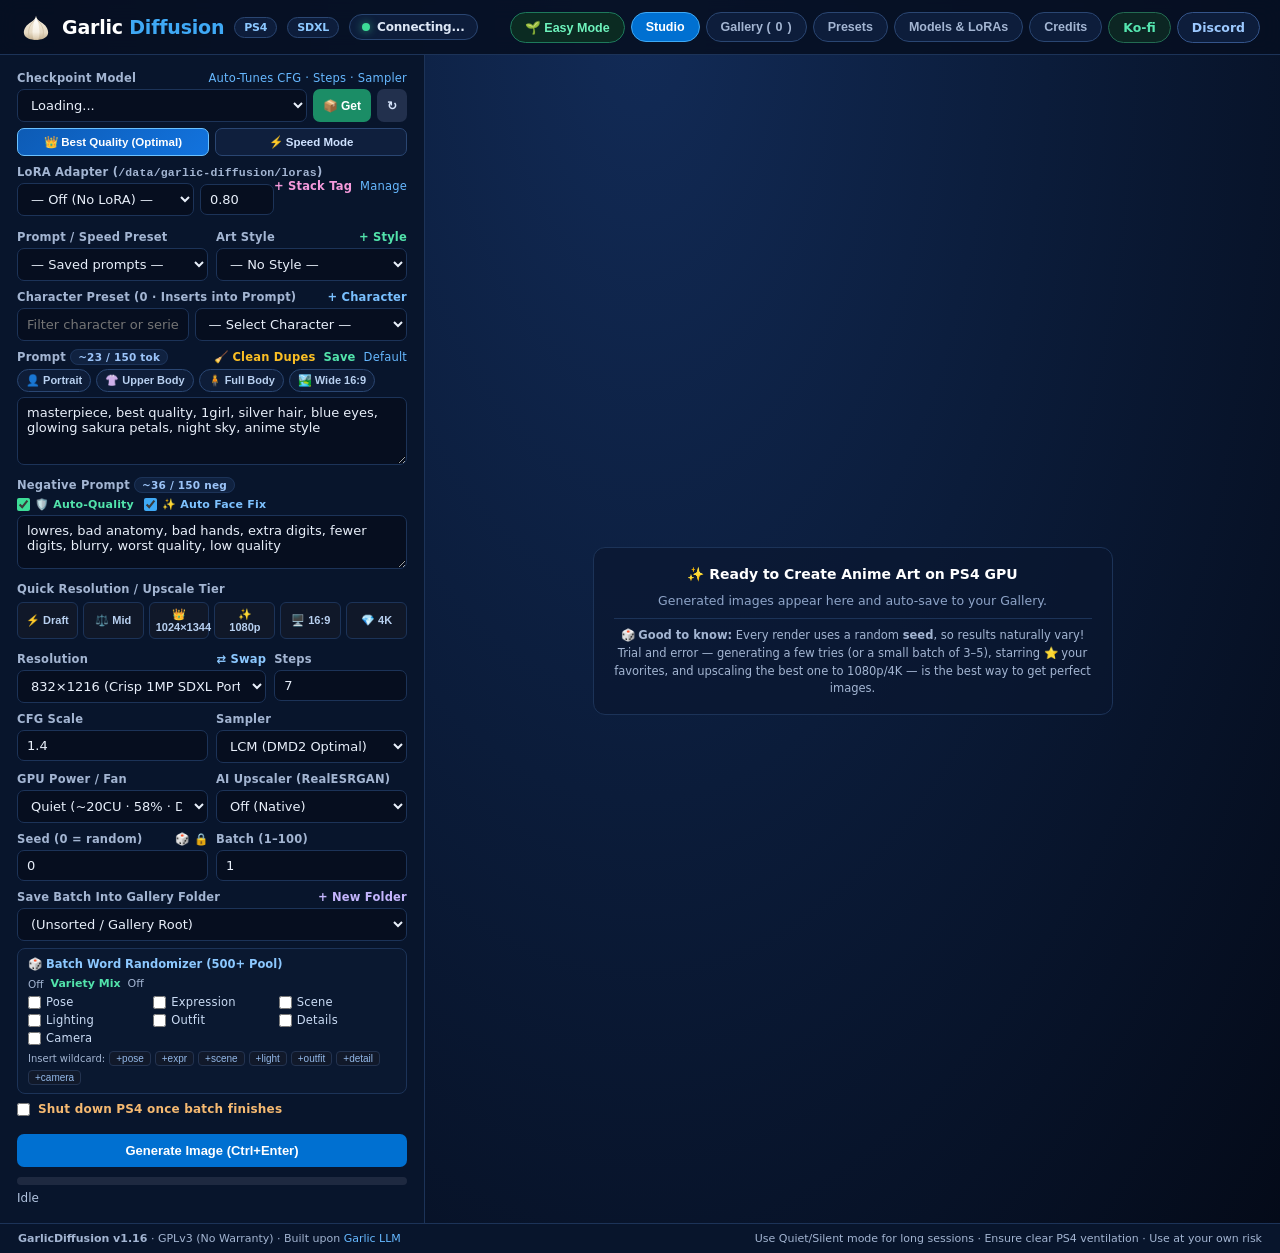
==== assets/index.html @ 12c144ce "VAE Fixes" ====
<!DOCTYPE html>
<html lang="en">
<head>
<meta charset="utf-8">
<meta name="viewport" content="width=device-width,initial-scale=1">
<title>Garlic Diffusion v1.16 · PS4 Pro Studio</title>
<style>
:root{--bg:#060e1f;--panel:#08152c;--card:#0e1d3a;--border:#1c3358;--border-hi:#2a4672;--accent:#0070d1;--accent-hi:#3fa9f5;--accent2:#3ddc97;--danger:#ff6b76;--warn:#fbbf24;--text:#e8effa;--muted:#a3b5d2}
*{box-sizing:border-box}
body{margin:0;background:radial-gradient(ellipse at 50% 0%,#122b57 0%,#0b1c3a 45%,#040a18 100%);color:var(--text);font-family:system-ui,-apple-system,Segoe UI,sans-serif;min-height:100vh;display:flex;flex-direction:column}
header{display:flex;align-items:center;justify-content:space-between;padding:11px 20px;background:rgba(6,15,34,.88);backdrop-filter:blur(10px);border-bottom:1px solid var(--border);gap:12px;flex-wrap:wrap}
.brand{display:flex;align-items:center;gap:10px;font-weight:700;font-size:19px;color:#fff;letter-spacing:-.2px;flex-wrap:wrap}
.brand span.hl{color:var(--accent-hi)}
.g-pill{display:inline-flex;align-items:center;gap:7px;font-size:12px;padding:5px 12px;border-radius:99px;background:#0d1d3b;border:1px solid var(--border-hi);color:#dce6f5;font-weight:600}
.g-dot{width:8px;height:8px;border-radius:50%;background:var(--accent2);display:inline-block;box-shadow:0 0 8px rgba(61,220,151,.65)}
.g-dot.busy{background:var(--accent-hi);box-shadow:0 0 8px rgba(63,169,245,.8)}
.g-vbar{width:54px;height:5px;border-radius:3px;background:#1b3156;overflow:hidden;display:inline-block}
.g-vfill{height:100%;background:var(--accent-hi);width:85%}
.badge{font-size:11px;padding:3px 9px;border-radius:99px;background:#0d1d3b;border:1px solid var(--border-hi);color:#8cc8ff;font-weight:600}
.tabs{display:flex;gap:6px;flex-wrap:wrap;align-items:center}
.tab{background:#0d1d3b;border:1px solid var(--border-hi);color:var(--muted);padding:7px 14px;border-radius:99px;cursor:pointer;font-weight:600;font-size:12.5px;text-decoration:none;display:inline-flex;align-items:center;gap:5px}
.tab:hover{border-color:var(--accent-hi);color:#fff}
.tab.active{background:var(--accent);border-color:var(--accent-hi);color:#fff}
.tab.sfw-btn{border-color:#1f6f54;color:#55e6b0;background:#0b2620}
.tab.nsfw-btn{border-color:#b83b6a;color:#ff9ec4;background:#341126;box-shadow:0 0 10px rgba(255,107,158,.25)}
.tab.mode-easy{border-color:#1e7a5c;color:#6ef3bd;background:#0b2b22}
.tab.mode-adv{border-color:#2d5a9e;color:#9cc9ff;background:#0e2142}
.tab.ota-pill{border-color:#f59e0b;color:#fde68a;background:#3b2306;box-shadow:0 0 12px rgba(245,158,11,.35)}
.side.easy-active .adv-only{display:none!important}
.easy-card{display:none;background:linear-gradient(180deg,#0c1c38,#09162d);border:1px solid var(--border-hi);border-radius:11px;padding:12px;margin-top:10px;gap:8px;flex-direction:column}
.side.easy-active .easy-card{display:flex}
.ez-choice{display:flex;gap:6px;flex-wrap:wrap}
.ez-btn{flex:1;min-width:82px;padding:7px 8px;border-radius:8px;border:1px solid var(--border-hi);background:#0f2040;color:#d6e4fb;font-size:12px;font-weight:600;cursor:pointer;text-align:center;transition:.12s}
.ez-btn:hover{border-color:var(--accent-hi);color:#fff}
.ez-btn.active{background:linear-gradient(135deg,#0d5bb5,#157ae8);border-color:#7cc8ff;color:#fff;box-shadow:0 0 10px rgba(63,169,245,.25)}
.ez-btn.spd.active{background:linear-gradient(135deg,#136f50,#1ca375);border-color:#6ef3bd;color:#fff}
.wmodal{position:fixed;inset:0;background:rgba(3,8,18,.90);backdrop-filter:blur(8px);display:none;z-index:180;align-items:center;justify-content:center;padding:18px;overflow-y:auto}
.wmodal.open{display:flex}
.wbox{background:var(--panel);border:1px solid var(--border-hi);border-radius:18px;padding:24px;max-width:860px;width:100%;box-shadow:0 20px 60px rgba(0,0,0,.65)}
.wcards{display:grid;grid-template-columns:repeat(auto-fit,minmax(290px,1fr));gap:16px;margin-top:16px}
.wcard{background:var(--card);border:2px solid var(--border-hi);border-radius:14px;padding:18px;display:flex;flex-direction:column;gap:10px;cursor:pointer;transition:.15s}
.wcard:hover{transform:translateY(-3px);border-color:var(--accent-hi)}
.wcard.easy:hover{border-color:var(--accent2)}
.wcard ul{margin:0;padding-left:18px;color:#cbdcf5;font-size:12.5px;line-height:1.6}
.tab.kofi{border-color:#236b52;color:#55e6b0;background:#0c2623}
.tab.disc{border-color:#34548a;color:#9cc9ff}
.page{display:none;flex:1}.page.active{display:flex}
/* Studio */
#pg-studio{flex-wrap:wrap}
.side{width:425px;max-width:100%;padding:14px 17px;background:var(--panel);border-right:1px solid var(--border);overflow-y:auto}
.stage-wrap{flex:1;min-width:320px;display:flex;flex-direction:column;align-items:center;justify-content:center;padding:18px;gap:12px}
label{display:block;font-size:11.5px;color:var(--muted);margin:9px 0 4px;font-weight:600;letter-spacing:.2px}
textarea,input,select{width:100%;background:var(--bg);color:var(--text);border:1px solid var(--border);border-radius:7px;padding:7px 9px;font-family:inherit;font-size:13px}
textarea{min-height:68px;resize:vertical}
.row{display:flex;gap:8px}.row>div{flex:1}
.btn{padding:9px 13px;border:0;border-radius:7px;background:var(--accent);color:#fff;font-weight:600;cursor:pointer;font-size:13px}
.btn.sec{background:#22304d;color:#d6e4fb}.btn.ok{background:#1b8d66}.btn.stop{background:var(--danger)}.btn.warn{background:#854d0e;color:#fef3c7}.btn.sm{padding:6px 10px;font-size:12px}.btn.xs{padding:3px 8px;font-size:11px;border-radius:5px}
.btn:disabled{opacity:.45;cursor:not-allowed}
.full{width:100%;margin-top:10px}
.bar{height:8px;background:#1e2940;border-radius:4px;overflow:hidden;margin:10px 0 6px}
.fill{height:100%;background:linear-gradient(90deg,#2d8cf0,#45d6a0);width:0%;transition:width .25s}
#stage{font-size:12px;color:#b2c4e0}#tstat{font-size:11px;color:var(--muted);margin-top:4px}
.stg-pill{display:none;font-size:11px;margin-top:5px;padding:4px 8px;border-radius:7px;border:1px solid var(--border);background:#09152b;color:#9cc4f8;line-height:1.35}
.stg-pill.staging{display:block;border-color:#2563eb;background:#0b1f44;color:#93c5fd}
.stg-pill.flushing{display:block;border-color:#b45309;background:#2b1b07;color:#fcd34d}
.stg-pill.complete{display:block;border-color:#15803d;background:#082419;color:#6ef3bd}
.stg-pill.error{display:block;border-color:#be123c;background:#350e17;color:#fda4af}
#img{max-width:100%;max-height:72vh;border-radius:10px;border:1px solid var(--border);display:none;cursor:zoom-in}
.quick-bar{display:flex;gap:8px;flex-wrap:wrap;justify-content:center}
.filmstrip{display:flex;gap:7px;flex-wrap:wrap;justify-content:center;max-width:100%;padding-top:4px}
.filmstrip img{width:58px;height:76px;object-fit:cover;border-radius:6px;border:1.5px solid var(--border-hi);cursor:pointer;background:#070a12;transition:transform .12s,border-color .12s}
.filmstrip img:hover{transform:scale(1.06);border-color:var(--accent2)}
.prof-bar{display:flex;gap:6px;margin-top:6px}
.prof-btn{flex:1;padding:6px 8px;font-size:11.5px;font-weight:700;border-radius:7px;border:1px solid var(--border-hi);background:#0f1f3d;color:#cfe2ff;cursor:pointer;transition:.12s}
.prof-btn:hover{border-color:var(--accent-hi);color:#fff}
.prof-btn.active{background:linear-gradient(135deg,#0d5bb5,#1273de);border-color:#6bc1ff;color:#fff}
.prof-btn.spd.active{background:linear-gradient(135deg,#136f50,#1b996e);border-color:#5ef0b4;color:#fff}
.pill-row{display:flex;gap:5px;flex-wrap:wrap;margin:5px 0}
.fpill{padding:4px 8px;font-size:11px;font-weight:600;border-radius:99px;border:1px solid var(--border-hi);background:#0e1d38;color:#b8d0f0;cursor:pointer}
.fpill:hover{border-color:var(--accent-hi);color:#fff;background:#162d54}
.lpills{display:flex;gap:5px;flex-wrap:wrap;margin-top:5px}
.lpill{display:inline-flex;align-items:center;gap:5px;padding:2px 8px;border-radius:99px;font-size:11px;background:#2a1433;border:1px solid #733480;color:#f7b6e6}
.lpill button{background:none;border:0;color:#ff9eb5;cursor:pointer;padding:0 2px;font-weight:700;font-size:11px}
.tok-badge{font-size:10.5px;padding:1px 7px;border-radius:99px;background:#102240;border:1px solid var(--border);color:#9cc4f8;font-weight:600}
.tok-badge.warn{background:#3b2608;border-color:#a16207;color:#fcd34d}
.tok-badge.over{background:#3f1219;border-color:#be123c;color:#fda4af}
.rand-box{background:#0a1830;border:1px solid var(--border);border-radius:8px;padding:8px 10px;margin-top:7px}
.rand-grid{display:grid;grid-template-columns:repeat(3,1fr);gap:4px 8px;margin-top:5px;font-size:11.5px}
.rand-grid label{margin:0;display:flex;align-items:center;gap:5px;cursor:pointer;color:#cbdcf5;font-weight:500}
.rand-grid input{width:auto;margin:0;accent-color:var(--accent2)}
.warn-note{font-size:11px;color:#fcd34d;background:#2c1e08;border:1px solid #784c0c;border-radius:6px;padding:5px 8px;margin-top:5px;display:none}
/* Gallery */
#pg-gallery{flex-direction:column;padding:18px;gap:10px}
.gal-folders{display:flex;gap:6px;align-items:center;flex-wrap:wrap;background:var(--panel);border:1px solid var(--border);border-radius:10px;padding:8px 12px}
.fbtn{padding:5px 11px;border-radius:99px;border:1px solid var(--border-hi);background:#0d1d3b;color:var(--muted);font-size:12px;font-weight:600;cursor:pointer;display:inline-flex;align-items:center;gap:5px}
.fbtn:hover{border-color:var(--accent-hi);color:#fff}
.fbtn.active{background:var(--accent);border-color:var(--accent-hi);color:#fff}
.fbtn.star.active{background:#92400e;border-color:#fbbf24;color:#fef3c7}
.gal-top{display:flex;gap:7px;align-items:center;flex-wrap:wrap;background:var(--panel);border:1px solid var(--border);border-radius:10px;padding:10px 12px}
.gal-top input{max-width:250px}
.gal-top select{width:auto}
.pager{display:flex;gap:6px;align-items:center;flex-wrap:wrap;justify-content:center}
.gal-grid{display:grid;grid-template-columns:repeat(auto-fill,minmax(210px,1fr));gap:14px}
.gcard{position:relative;background:var(--card);border:1px solid var(--border);border-radius:10px;overflow:hidden;cursor:pointer;transition:transform .12s,border-color .12s;display:flex;flex-direction:column}
.gcard:hover{transform:translateY(-2px);border-color:var(--accent)}
.gcard.sel{border-color:var(--accent2);box-shadow:0 0 0 2px rgba(61,220,151,.35)}
.gsel-chk{position:absolute;top:8px;left:8px;z-index:3;width:26px;height:26px;border-radius:7px;background:rgba(6,14,31,.82);border:1.5px solid var(--border-hi);color:#fff;display:flex;align-items:center;justify-content:center;font-size:14px;font-weight:700;cursor:pointer;user-select:none}
.gsel-chk:hover{border-color:var(--accent2)}
.gcard.sel .gsel-chk{background:var(--accent2);border-color:var(--accent2);color:#041a10}
.gstar-btn{position:absolute;top:8px;right:8px;z-index:3;width:26px;height:26px;border-radius:7px;background:rgba(6,14,31,.82);border:1.5px solid var(--border-hi);color:#94a3b8;display:flex;align-items:center;justify-content:center;font-size:14px;cursor:pointer;user-select:none}
.gstar-btn:hover{border-color:#fbbf24;color:#fde68a}
.gstar-btn.on{background:rgba(120,53,15,.88);border-color:#fbbf24;color:#fbbf24}
.gcard img{width:100%;aspect-ratio:3/4;object-fit:cover;background:#070a12;display:block}
.gmeta{padding:8px 10px;font-size:11.5px;color:var(--muted)}
.gmeta b{color:var(--text);display:block;white-space:nowrap;overflow:hidden;text-overflow:ellipsis;margin-bottom:3px}
.chips{display:flex;gap:4px;flex-wrap:wrap;margin-top:4px}
.chip{font-size:10px;padding:1px 6px;border-radius:4px;background:#11192a;color:#93b8e8;border:1px solid #233350}
.chip.hd{background:#123429;color:#52e3ab;border-color:#1f5e48}
.chip.fld{background:#1e1b4b;color:#c4b5fd;border-color:#4338ca}
.chip.nsfw{background:#3b1026;color:#f9a8d4;border-color:#9d174d}
/* Lightbox */
.modal{position:fixed;inset:0;background:rgba(4,7,14,.92);display:none;z-index:100;flex-direction:column}
.modal.open{display:flex}
.mbar{display:flex;align-items:center;justify-content:space-between;padding:10px 16px;background:var(--panel);border-bottom:1px solid var(--border);gap:10px;flex-wrap:wrap}
.mbody{flex:1;display:flex;overflow:hidden;min-height:0}
.mview{flex:1;overflow:auto;display:flex;align-items:center;justify-content:center;padding:14px;position:relative;background:#05080f}
.mview.fullsize{align-items:flex-start;justify-content:flex-start}
.mview img{max-width:100%;max-height:100%;border-radius:6px;cursor:zoom-in}
.mview.fullsize img{max-width:none;max-height:none;cursor:zoom-out}
.minfo{width:350px;max-width:100%;background:var(--panel);border-left:1px solid var(--border);padding:14px;overflow-y:auto;display:flex;flex-direction:column;gap:10px}
.macts{display:flex;flex-wrap:wrap;gap:6px}
.box{background:var(--bg);border:1px solid var(--border);border-radius:7px;padding:8px;font-size:12px;color:#cfe0f7;word-break:break-word;white-space:pre-wrap}
/* Presets & Models */
#pg-presets,#pg-models,#pg-credits{flex-direction:column;padding:18px;gap:16px;max-width:1180px;width:100%;margin:0 auto}
.cred-grid{display:grid;grid-template-columns:repeat(auto-fit,minmax(250px,1fr));gap:12px}
.cred-card{background:var(--card);border:1px solid var(--border-hi);border-radius:12px;padding:14px;display:flex;flex-direction:column;gap:5px}
.lic-tbl{width:100%;border-collapse:collapse;font-size:12.5px}
.lic-tbl th,.lic-tbl td{padding:8px 10px;border-bottom:1px solid var(--border);text-align:left}
.lic-tbl th{color:var(--accent-hi);font-size:11px;text-transform:uppercase}
.inline-box{background:#0d1424;border:1px solid var(--border);border-radius:8px;padding:9px;margin-top:6px;display:none}
.style-preview{font-size:11px;color:#52e3ab;margin-top:4px;line-height:1.35}
.char-preview{font-size:11px;color:#79c0ff;margin-top:4px;line-height:1.35}
.tiers{display:flex;gap:5px;flex-wrap:wrap;margin:6px 0 4px}
.tier-btn{flex:1;min-width:58px;padding:5px 6px;font-size:11px;font-weight:600;border-radius:6px;border:1px solid var(--border);background:#101829;color:#b8d0f0;cursor:pointer;text-align:center}
.tier-btn:hover{border-color:var(--accent);color:#fff;background:#1a2b4a}
.app-foot{padding:8px 18px;background:var(--panel);border-top:1px solid var(--border);font-size:11px;color:var(--muted);display:flex;justify-content:space-between;gap:10px;flex-wrap:wrap}
.pcols{display:grid;grid-template-columns:repeat(auto-fit,minmax(330px,1fr));gap:16px}
.pbox{background:var(--panel);border:1px solid var(--border);border-radius:10px;padding:16px}
.pbox h2{margin:0 0 8px;font-size:15px;color:#66b8ff}
.plist{display:grid;grid-template-columns:repeat(auto-fill,minmax(280px,1fr));gap:12px}
.pcard{background:var(--card);border:1px solid var(--border);border-radius:9px;padding:12px;display:flex;flex-direction:column;gap:6px}
.pcard h3{margin:0;font-size:14px;color:var(--text)}
.pcard p{margin:0;font-size:12px;color:var(--muted);display:-webkit-box;-webkit-line-clamp:3;-webkit-box-orient:vertical;overflow:hidden}
#toast{position:fixed;bottom:18px;right:18px;background:#193458;color:#fff;padding:10px 15px;border-radius:8px;border:1px solid var(--accent);font-size:13px;display:none;z-index:200}
@media(max-width:860px){.mbody{flex-direction:column}.minfo{width:100%;border-left:0;border-top:1px solid var(--border);max-height:46vh}}
</style>
</head>
<body>
<header>
  <div class="brand">
    <svg viewBox="0 0 100 100" width="32" height="32" style="flex-shrink:0">
      <defs>
        <linearGradient id="gb1" x1="0" y1="0" x2="0" y2="1"><stop offset="0%" stop-color="#f5ede0"/><stop offset="70%" stop-color="#e6dac4"/><stop offset="100%" stop-color="#c4b090"/></linearGradient>
        <linearGradient id="gc1" x1="0" y1="0" x2="0" y2="1"><stop offset="0%" stop-color="#fff"/><stop offset="65%" stop-color="#f6f0e4"/><stop offset="100%" stop-color="#d8c6a8"/></linearGradient>
      </defs>
      <path d="M50,15 C51,23 56,29 66,35 C80,43 88,55 88,67 C88,81 74,90 50,90 C26,90 12,81 12,67 C12,55 20,43 34,35 C44,29 49,23 50,15 Z" fill="url(#gb1)"/>
      <path d="M50,21 C40,38 35,70 43,89.6 C47.67,90.13 52.33,90.13 57,89.6 C65,70 60,38 50,21 Z" fill="url(#gc1)"/>
      <path d="M44,31 C27,44 22,68 31,87 M56,31 C73,44 78,68 69,87" fill="none" stroke="#c9b89c" stroke-width="2" stroke-linecap="round"/>
    </svg>
    <span>Garlic <span class="hl">Diffusion</span></span>
    <span id="hcon" class="badge">PS4</span>
    <span id="harch" class="badge">SDXL</span>
    <span class="g-pill"><span id="hdot" class="g-dot"></span><span id="hmdl">Connecting...</span></span>
    <span class="g-pill" id="hvram-pill" style="display:none"><span id="hvram">VRAM</span><span class="g-vbar"><span id="hvfill" class="g-vfill"></span></span></span>
  </div>
  <div class="tabs">
    <button class="tab ota-pill" id="ota-btn" onclick="openOtaModal()" style="display:none" title="New GarlicDiffusion update available on GitHub!">⬆️ Update</button>
    <button class="tab mode-easy" id="mode-btn" onclick="toggleUiMode()" title="Switch between Easy Mode and Advanced Studio">🌱 Easy Mode</button>
    <button class="tab active" id="tb-studio" onclick="showTab('studio')">Studio</button>
    <button class="tab" id="tb-gallery" onclick="showTab('gallery')">Gallery (<span id="gcnt">0</span>)</button>
    <button class="tab" id="tb-presets" onclick="showTab('presets')">Presets</button>
    <button class="tab" id="tb-models" onclick="showTab('models')">Models &amp; LoRAs</button>
    <button class="tab" id="tb-credits" onclick="showTab('credits')">Credits</button>
    <a class="tab kofi" href="https://ko-fi.com/djtomato" target="_blank" rel="noopener">Ko-fi</a>
    <a class="tab disc" href="https://discord.gg/Gbyq3kpGjc" target="_blank" rel="noopener">Discord</a>
  </div>
</header>

<!-- TAB 1: STUDIO -->
<div class="page active" id="pg-studio">
  <div class="side">
    <label style="margin-top:2px">Checkpoint Model <span style="float:right;color:#66b8ff;font-weight:500">Auto-Tunes CFG · Steps · Sampler</span></label>
    <div style="display:flex;gap:6px">
      <select id="msel" name="msel" autocomplete="off" onchange="swModel()"><option>Loading...</option></select>
      <button class="btn ok sm" style="width:auto;white-space:nowrap" onclick="openStarterModal()" title="Open Guided Starter Model & LoRA Downloader">📦 Get</button>
      <button class="btn sec sm" style="width:auto;white-space:nowrap" onclick="rescanModels()" title="Rescan models & LoRAs folders on PS4">↻</button>
    </div>

    <div id="zero-mdl-card" style="display:none;background:linear-gradient(135deg,#2b1c08,#14223d);border:1.5px solid #f59e0b;border-radius:10px;padding:11px 12px;margin-top:8px">
      <div style="font-size:12.5px;font-weight:700;color:#fde68a">🚀 First-Time Setup: No Checkpoints Installed Yet!</div>
      <div style="font-size:11.5px;color:#d6e4fb;margin-top:4px;line-height:1.45">
        Download a recommended starter model &amp; optional 0-VRAM LoRAs directly onto your PS4 — it will auto-load as soon as the download finishes:
      </div>
      <div id="zero-dl-inline" style="display:none;margin-top:7px">
        <div class="bar" style="margin:4px 0"><div id="zero-dl-fill" class="fill"></div></div>
        <div id="zero-dl-txt" style="font-size:11px;color:#6ef3bd"></div>
      </div>
      <div style="display:flex;gap:6px;flex-wrap:wrap;margin-top:8px">
        <button type="button" class="btn ok sm" onclick="openStarterModal()">📦 Open Starter Download Manager</button>
        <button type="button" class="btn sec sm" onclick="showTab('models')">Full Catalog →</button>
      </div>
    </div>

    <div id="easy-panel" class="easy-card">
      <div style="display:flex;justify-content:space-between;align-items:center">
        <b style="font-size:13px;color:#6ef3bd">🌱 Easy Studio</b>
        <a href="#" onclick="chooseUiMode(1);return false" style="font-size:11px;color:#8cc8ff;text-decoration:none;font-weight:600">Switch to ⚙️ Advanced →</a>
      </div>

      <div>
        <label style="margin-top:2px">1. Character (<span id="ez-chcnt">0</span> Built-In or Type Any Name)</label>
        <div style="display:flex;gap:6px">
          <input id="ez-chsearch" type="text" placeholder="Search character/series..." autocomplete="off" style="width:42%" oninput="renderEasyCharOptions()">
          <select id="ez-chsel" autocomplete="off" style="flex:1" onchange="onEasyCharPicked()"><option value="">— Any / Custom —</option></select>
        </div>
        <input id="ez-chcustom" type="text" placeholder="Or type character tags (e.g. 1girl, frieren, twin tails)..." autocomplete="off" style="margin-top:5px" oninput="syncEasyToStudio()">
      </div>

      <div>
        <label style="margin-top:4px">2. Scenario / Action</label>
        <select id="ez-psel" autocomplete="off" onchange="onEasyPresetPicked()"><option value="">— Pick a Curated Scene Preset —</option></select>
        <div style="display:flex;gap:6px;margin-top:5px">
          <input id="ez-scene" type="text" placeholder="Or describe scene (e.g. cherry blossoms at sunset, smiling)..." autocomplete="off" style="flex:1" oninput="syncEasyToStudio()">
          <button type="button" class="btn sec sm" style="width:auto;white-space:nowrap" onclick="rollEasySurprise()" title="Pick a random creative anime scene">🎲 Surprise</button>
        </div>
      </div>

      <div>
        <label style="margin-top:4px">3. Camera Framing</label>
        <div class="ez-choice">
          <button type="button" class="ez-btn" data-ezf="portrait" onclick="setEasyFraming('portrait')">👤 Portrait</button>
          <button type="button" class="ez-btn" data-ezf="upper" onclick="setEasyFraming('upper')">👚 Upper Body</button>
          <button type="button" class="ez-btn active" data-ezf="full" onclick="setEasyFraming('full')">🧍 Full Body</button>
          <button type="button" class="ez-btn" data-ezf="wide" onclick="setEasyFraming('wide')">🏞️ Wide 16:9</button>
        </div>
      </div>

      <div>
        <label style="margin-top:4px">4. Speed vs Quality (Auto-Locks Optimal Settings)</label>
        <div class="ez-choice">
          <button type="button" class="ez-btn spd" data-ezq="fast" onclick="setEasyQuality('fast')">⚡ Fast</button>
          <button type="button" class="ez-btn active" data-ezq="best" onclick="setEasyQuality('best')">👑 Best Quality</button>
          <button type="button" class="ez-btn" data-ezq="hd" onclick="setEasyQuality('hd')">✨ Best + 1080p HD</button>
        </div>
      </div>

      <div id="ez-summary" style="font-size:11px;color:#9cc4f8;background:#071226;border:1px solid var(--border);border-radius:7px;padding:6px 9px">
        🛡️ Auto-Quality &amp; Hand/Eye Anatomy Shield active · Optimal CFG &amp; Sampler locked.
      </div>
      <div style="font-size:11px;color:var(--muted);line-height:1.42;padding:2px 2px 0">
        🎲 <b>Tip:</b> AI art starts from a random seed — <b>results vary!</b> Trial &amp; error (generating a few tries to pick the best pose, hands &amp; eyes) is normal and expected.
      </div>
    </div>

    <div id="adv-controls" class="adv-only">
    <div class="prof-bar">
      <button type="button" id="prof-best" class="prof-btn active" onclick="applyBestQualityProfile()" title="Apply this model's sweet-spot anti-deformity CFG, Steps, Sampler & Resolution">👑 Best Quality (Optimal)</button>
      <button type="button" id="prof-speed" class="prof-btn spd" onclick="applySpeedProfile()" title="Apply this model's fastest clean Speed Mode profile">⚡ Speed Mode</button>
    </div>
    <div id="mdesc" style="font-size:11px;color:#5fb2ff;margin-top:4px"></div>

    <label>LoRA Adapter (<code>/data/garlic-diffusion/loras</code>)
      <span style="float:right;display:flex;gap:8px">
        <a href="#" onclick="insertLoraTag();return false" style="color:#f59adb;text-decoration:none;font-weight:600" title="Insert <lora:name:weight> into prompt to stack multiple LoRAs">+ Stack Tag</a>
        <a href="#" onclick="showTab('models');return false" style="color:#66b8ff;text-decoration:none;font-weight:500">Manage</a>
      </span>
    </label>
    <div style="display:flex;gap:6px;align-items:center">
      <select id="lsel" name="lsel" autocomplete="off" style="flex:1" onchange="onLoraChange(true)"><option value="">— Off (No LoRA) —</option></select>
      <input id="lstr" name="lstr" type="number" step="0.05" min="-2.0" max="2.5" value="0.80" style="width:74px" title="LoRA Strength (default 0.80)" onchange="onLoraChange(true)">
    </div>
    <div id="ldesc" style="font-size:11px;color:#f59adb;margin-top:3px;display:none"></div>
    <div id="lpills" class="lpills"></div>
    <div id="lbal-warn" class="warn-note"></div>

    <div class="row">
      <div>
        <label>Prompt / Speed Preset</label>
        <select id="psel" name="psel" autocomplete="off" onchange="applyQuickPreset()"><option value="">— Saved prompts —</option></select>
      </div>
      <div>
        <label>Art Style <a href="#" onclick="toggleQuickStyle();return false" style="color:#52e3ab;float:right;text-decoration:none;font-weight:600">+ Style</a></label>
        <select id="stsel" name="stsel" autocomplete="off" onchange="onStyleChange()"><option value="">— No Style —</option></select>
      </div>
    </div>

    <label>Character Preset (<span id="chcnt">0</span> · Inserts into Prompt) <a href="#" onclick="toggleQuickChar();return false" style="color:#79c0ff;float:right;text-decoration:none;font-weight:600">+ Character</a></label>
    <div style="display:flex;gap:6px">
      <input id="chsearch" type="text" placeholder="Filter character or series..." autocomplete="off" style="width:44%" oninput="renderCharOptions()">
      <select id="chsel" name="chsel" autocomplete="off" style="flex:1" onchange="onCharChange()"><option value="">— Select Character —</option></select>
    </div>
    <div id="chprev" class="char-preview" style="display:none"></div>
    <div id="qchar-box" class="inline-box">
      <div style="font-size:11.5px;color:#79c0ff;font-weight:600;margin-bottom:5px">Save Reusable Character Preset</div>
      <div class="row">
        <div><input id="qc-name" type="text" placeholder="Character name (e.g. Hatsune Miku)" autocomplete="off"></div>
        <div><input id="qc-ser" type="text" placeholder="Series (e.g. Vocaloid)" autocomplete="off"></div>
      </div>
      <input id="qc-pr" type="text" placeholder="Character tags (e.g. 1girl, hatsune miku, aqua twintails)" autocomplete="off" style="margin-top:5px">
      <input id="qc-ng" type="text" placeholder="Negative tags (optional)" autocomplete="off" style="margin-top:5px">
      <div style="display:flex;gap:6px;margin-top:6px;flex-wrap:wrap">
        <button class="btn ok sm" onclick="saveQuickChar()">Save Character</button>
        <button class="btn stop sm" onclick="deleteSelectedChar()">Delete Selected</button>
        <button class="btn sec sm" onclick="toggleQuickChar()">Close</button>
      </div>
    </div>

    <div id="stprev" class="style-preview" style="display:none"></div>
    <div id="qstyle-box" class="inline-box">
      <div style="font-size:11.5px;color:#52e3ab;font-weight:600;margin-bottom:5px">Save Reusable Art Style (appends on Generate)</div>
      <input id="qs-name" type="text" placeholder="Style name (e.g. Glossy Cel Anime)" autocomplete="off">
      <input id="qs-pr" type="text" placeholder="Style prompt tags (e.g. vibrant colors, sharp lineart)" autocomplete="off" style="margin-top:5px">
      <input id="qs-ng" type="text" placeholder="Style negative tags (optional)" autocomplete="off" style="margin-top:5px">
      <div style="display:flex;gap:6px;margin-top:6px;flex-wrap:wrap">
        <button class="btn ok sm" onclick="saveQuickStyle()">Save Style</button>
        <button class="btn sec sm" onclick="bakeStyleIntoPrompt()">Bake into Prompt</button>
        <button class="btn stop sm" onclick="deleteSelectedStyle()">Delete Selected</button>
        <button class="btn sec sm" onclick="toggleQuickStyle()">Close</button>
      </div>
    </div>

    <label style="display:flex;align-items:center;justify-content:space-between;gap:6px;flex-wrap:wrap">
      <span>Prompt <span id="tok-badge" class="tok-badge">0 / 75 tok</span></span>
      <span style="display:flex;gap:8px;align-items:center">
        <a href="#" onclick="cleanPromptDupes(false);return false" style="color:#fbbf24;text-decoration:none;font-weight:600" title="Remove duplicate tags in Prompt & Negative Prompt">🧹 Clean Dupes</a>
        <a href="#" onclick="toggleQuickPromptSave();return false" style="color:#52e3ab;text-decoration:none;font-weight:600">Save</a>
        <a href="#" onclick="loadModelPrompt();return false" style="color:#66b8ff;text-decoration:none;font-weight:500">Default</a>
      </span>
    </label>
    <div class="pill-row">
      <button type="button" class="fpill" onclick="applyFraming('portrait')" title="Insert close-up portrait & eye detail tags">👤 Portrait</button>
      <button type="button" class="fpill" onclick="applyFraming('upper')" title="Insert upper-body cowboy shot & hand tags">👚 Upper Body</button>
      <button type="button" class="fpill" onclick="applyFraming('full')" title="Insert full-body head-to-toe tags + portrait aspect">🧍 Full Body</button>
      <button type="button" class="fpill" onclick="applyFraming('wide')" title="Insert wide cinematic framing + 16:9 widescreen">🏞️ Wide 16:9</button>
    </div>
    <div id="qprompt-box" class="inline-box" style="margin-bottom:6px">
      <div style="display:flex;gap:6px">
        <input id="qp-name" type="text" placeholder="Name this prompt preset..." autocomplete="off">
        <button class="btn ok sm" style="width:auto;white-space:nowrap" onclick="saveQuickPrompt()">Save</button>
        <button class="btn sec sm" style="width:auto" onclick="toggleQuickPromptSave()">✕</button>
      </div>
    </div>
    <textarea id="pr" name="positive_prompt" autocomplete="off" oninput="onPromptEdited()">masterpiece, best quality, 1girl, silver hair, blue eyes, glowing sakura petals, night sky, anime style</textarea>

    <label style="display:flex;align-items:center;justify-content:space-between;gap:6px;flex-wrap:wrap">
      <span>Negative Prompt <span id="ng-tok-badge" class="tok-badge">0 / 150 neg</span></span>
      <span style="display:inline-flex;align-items:center;gap:10px;flex-wrap:wrap">
        <label style="margin:0;display:inline-flex;align-items:center;gap:5px;cursor:pointer;color:#52e3ab;font-size:11px" title="Automatically adds model-family quality tags and hand/finger/eye anatomy protection">
          <input id="autoq" type="checkbox" checked style="width:auto;margin:0;accent-color:#3ddc97" onchange="pushSettings();updateTokenCounter()">
          <span>🛡️ Auto-Quality</span>
        </label>
        <label style="margin:0;display:inline-flex;align-items:center;gap:5px;cursor:pointer;color:#7ec2ff;font-size:11px" title="Automatically detects &amp; refines small anime faces/eyes (ADetailer img2img crop) on full-body &amp; SD 1.5 renders">
          <input id="autoff" type="checkbox" checked style="width:auto;margin:0;accent-color:#3fa9f5" onchange="pushSettings()">
          <span>✨ Auto Face Fix</span>
        </label>
      </span>
    </label>
    <textarea id="ng" name="negative_prompt" autocomplete="off" style="min-height:54px" oninput="onPromptEdited()">lowres, bad anatomy, bad hands, extra digits, fewer digits, blurry, worst quality, low quality</textarea>

    <label>Quick Resolution / Upscale Tier</label>
    <div class="tiers">
      <button type="button" class="tier-btn" onclick="applyQualityTier('draft')" title="Fastest rough preview">⚡ Draft</button>
      <button type="button" class="tier-btn" onclick="applyQualityTier('mid')" title="Native balanced portrait">⚖️ Mid</button>
      <button type="button" class="tier-btn" onclick="applyQualityTier('illus')" title="Best native SDXL/Illustrious detail (1024x1344)">👑 1024×1344</button>
      <button type="button" class="tier-btn" onclick="applyQualityTier('hd')" title="Crisp portrait + 1080p RealESRGAN">✨ 1080p</button>
      <button type="button" class="tier-btn" onclick="applyQualityTier('wide')" title="16:9 Widescreen 1920x1080 wallpaper">🖥️ 16:9</button>
      <button type="button" class="tier-btn" onclick="applyQualityTier('4k')" title="4K UHD RealESRGAN (PS4 Pro)">💎 4K</button>
    </div>

    <div class="row">
      <div style="flex:1.5"><label>Resolution <a href="#" onclick="swapAspect();return false" style="float:right;color:#8cc8ff;text-decoration:none" title="Swap Portrait ↔ Landscape">⇄ Swap</a></label>
        <select id="sz" name="sz" autocomplete="off" onchange="checkUpscaleGuard();updateProfileHighlight()"></select>
      </div>
      <div style="flex:0.8"><label>Steps</label><input id="st" name="steps" autocomplete="off" type="number" value="7" min="4" max="40" onchange="updateProfileHighlight()"></div>
    </div>
    <div id="up-warn" class="warn-note"></div>

    <div class="row">
      <div><label>CFG Scale</label><input id="cfg" name="cfg" autocomplete="off" type="number" value="1.4" step="0.1" min="1" max="15" onchange="updateProfileHighlight()"></div>
      <div><label>Sampler</label>
        <select id="smp" name="smp" autocomplete="off" onchange="updateProfileHighlight()">
          <option value="LCM">LCM (DMD2 Optimal)</option>
          <option value="DPM++ 2M Karras">DPM++ 2M Karras (20+ stp)</option>
          <option value="Euler">Euler (8-Step)</option>
          <option value="Euler a">Euler a</option>
        </select>
      </div>
    </div>

    <div class="row">
      <div><label>GPU Power / Fan</label>
        <select id="eco" name="eco" autocomplete="off">
          <option value="3">Silent (~14CU · 35% · Coolest)</option>
          <option value="2" selected>Quiet (~20CU · 58% · Default)</option>
          <option value="1">Balanced (~25CU · 70%)</option>
          <option value="0">Turbo (36CU · 100% · Loud)</option>
        </select>
      </div>
      <div><label>AI Upscaler (RealESRGAN)</label>
        <select id="ups" name="ups" autocomplete="off" onchange="checkUpscaleGuard();updateProfileHighlight()">
          <option value="0">Off (Native)</option>
          <option value="1">1080p Anime HD</option>
          <option value="2">2x Anime HD</option>
          <option value="3">4K UHD (up to 3840×2160)</option>
        </select>
      </div>
    </div>

    <div class="row">
      <div>
        <label>Seed (0 = random)
          <span style="float:right;display:flex;gap:5px">
            <a href="#" onclick="sd.value=0;return false" style="color:#52e3ab;text-decoration:none" title="Random seed each render">🎲</a>
            <a href="#" onclick="lockLastSeed();return false" style="color:#fbbf24;text-decoration:none" title="Lock last rendered seed">🔒</a>
          </span>
        </label>
        <input id="sd" name="seed" autocomplete="off" type="number" value="0" min="0">
      </div>
      <div><label>Batch (1–100)</label><input id="bc" name="batch" autocomplete="off" type="number" value="1" min="1" max="100"></div>
    </div>

    <label>Save Batch Into Gallery Folder <a href="#" onclick="promptCreateFolder(true);return false" style="float:right;color:#c4b5fd;text-decoration:none">+ New Folder</a></label>
    <select id="bfolder" autocomplete="off" onchange="pushSettings()">
      <option value="">(Unsorted / Gallery Root)</option>
    </select>

    <div class="rand-box">
      <div style="display:flex;justify-content:space-between;align-items:center;gap:6px;flex-wrap:wrap">
        <span style="font-size:11.5px;font-weight:700;color:#8cc8ff">🎲 Batch Word Randomizer (500+ Pool)</span>
        <span style="display:flex;gap:7px;font-size:11px;align-items:center">
          <span id="rand-stat" style="color:var(--muted);font-size:10.5px">Off</span>
          <a href="#" onclick="setRandPreset(true);return false" style="color:#52e3ab;text-decoration:none;font-weight:600">Variety Mix</a>
          <a href="#" onclick="setRandPreset(false);return false" style="color:var(--muted);text-decoration:none">Off</a>
        </span>
      </div>
      <div class="rand-grid">
        <label for="rnd-cb-1"><input id="rnd-cb-1" type="checkbox" class="rnd-cb" data-rname="Pose" value="1" onchange="onRandOptionChange(this)">Pose</label>
        <label for="rnd-cb-2"><input id="rnd-cb-2" type="checkbox" class="rnd-cb" data-rname="Expression" value="2" onchange="onRandOptionChange(this)">Expression</label>
        <label for="rnd-cb-4"><input id="rnd-cb-4" type="checkbox" class="rnd-cb" data-rname="Scene" value="4" onchange="onRandOptionChange(this)">Scene</label>
        <label for="rnd-cb-8"><input id="rnd-cb-8" type="checkbox" class="rnd-cb" data-rname="Lighting" value="8" onchange="onRandOptionChange(this)">Lighting</label>
        <label for="rnd-cb-16"><input id="rnd-cb-16" type="checkbox" class="rnd-cb" data-rname="Outfit" value="16" onchange="onRandOptionChange(this)">Outfit</label>
        <label for="rnd-cb-32"><input id="rnd-cb-32" type="checkbox" class="rnd-cb" data-rname="Details" value="32" onchange="onRandOptionChange(this)">Details</label>
        <label for="rnd-cb-64"><input id="rnd-cb-64" type="checkbox" class="rnd-cb" data-rname="Camera" value="64" onchange="onRandOptionChange(this)">Camera</label>
        <label for="rnd-cb-128" id="rnd-ecchi-lbl" style="display:none;color:#f9a8d4"><input id="rnd-cb-128" type="checkbox" class="rnd-cb" data-rname="Ecchi" value="128" onchange="onRandOptionChange(this)">🌶️ Ecchi</label>
        <label for="rnd-cb-256" id="rnd-exp-lbl" style="display:none;color:#fda4af"><input id="rnd-cb-256" type="checkbox" class="rnd-cb" data-rname="Explicit" value="256" onchange="onRandOptionChange(this)">🔥 Explicit</label>
      </div>
      <div style="display:flex;gap:4px;flex-wrap:wrap;margin-top:6px;align-items:center">
        <span style="font-size:10px;color:var(--muted)">Insert wildcard:</span>
        <button type="button" class="chip" style="cursor:pointer" onclick="insertWildcardToken('__pose__')">+pose</button>
        <button type="button" class="chip" style="cursor:pointer" onclick="insertWildcardToken('__expr__')">+expr</button>
        <button type="button" class="chip" style="cursor:pointer" onclick="insertWildcardToken('__scene__')">+scene</button>
        <button type="button" class="chip" style="cursor:pointer" onclick="insertWildcardToken('__light__')">+light</button>
        <button type="button" class="chip" style="cursor:pointer" onclick="insertWildcardToken('__outfit__')">+outfit</button>
        <button type="button" class="chip" style="cursor:pointer" onclick="insertWildcardToken('__detail__')">+detail</button>
        <button type="button" class="chip" style="cursor:pointer" onclick="insertWildcardToken('__camera__')">+camera</button>
        <button type="button" id="wc-ecchi-btn" class="chip nsfw" style="cursor:pointer;display:none" onclick="insertWildcardToken('__ecchi__')">+ecchi</button>
        <button type="button" id="wc-exp-btn" class="chip nsfw" style="cursor:pointer;display:none" onclick="insertWildcardToken('__explicit__')">+explicit</button>
      </div>
    </div>

    <label style="display:flex;align-items:center;gap:8px;margin:8px 0 8px;cursor:pointer;font-size:12px;color:#f5b971;user-select:none">
      <input id="sdwn" type="checkbox" style="width:auto;margin:0;accent-color:#f59e0b" onchange="toggleShutdownAfter(this.checked)">
      <span>Shut down PS4 once batch finishes</span>
    </label>
    </div>

    <button id="go" class="btn full" onclick="gen()" title="Shortcut: Ctrl + Enter">Generate Image (Ctrl+Enter)</button>
    <button id="can" class="btn stop full" onclick="cancel()" style="display:none">Cancel Generation</button>

    <div class="bar"><div id="fill" class="fill"></div></div>
    <div style="display:flex;justify-content:space-between;align-items:center;gap:8px">
      <div id="stage">Idle</div>
      <div id="eta" style="font-size:12px;font-weight:700;color:var(--accent2);white-space:nowrap"></div>
    </div>
    <div id="tstat"></div>
    <div id="st-storage" class="stg-pill"></div>
  </div>

  <div class="stage-wrap">
    <img id="img" onclick="openLatestInGallery()">
    <div id="ph" style="color:#8ea4c8;max-width:520px;text-align:center;line-height:1.55;background:rgba(10,22,46,.65);border:1px solid var(--border);border-radius:12px;padding:16px 20px">
      <div style="font-weight:700;color:#fff;font-size:14px;margin-bottom:5px">✨ Ready to Create Anime Art on PS4 GPU</div>
      <div style="font-size:12.5px">Generated images appear here and auto-save to your Gallery.</div>
      <div style="font-size:11.5px;color:var(--muted);margin-top:8px;border-top:1px solid var(--border);padding-top:8px">
        🎲 <b>Good to know:</b> Every render uses a random <b>seed</b>, so results naturally vary! Trial and error — generating a few tries (or a small batch of 3–5), starring ⭐ your favorites, and upscaling the best one to 1080p/4K — is the best way to get perfect images.
      </div>
    </div>
    <div id="qbar" class="quick-bar" style="display:none">
      <button class="btn sec sm" onclick="recreateLatest()">Recreate (New Seed)</button>
      <button class="btn ok sm" onclick="upscaleLatest(1)">Upscale 1080p</button>
      <button class="btn sec sm" onclick="upscaleLatest(3)">Upscale 4K</button>
      <button class="btn sec sm" onclick="fixFaceLatest()" title="Detect anime face on CPU & refine via optional VAE encoder img2img">✨ Fix Face</button>
      <button class="btn sec sm" onclick="openLatestInGallery()">Inspect Full Size</button>
      <a id="dl" class="btn sec sm" style="text-decoration:none" download="garlic_diffusion.png">Download PNG</a>
    </div>
    <div id="filmstrip" class="filmstrip"></div>
  </div>
</div>

<!-- TAB 2: GALLERY -->
<div class="page" id="pg-gallery">
  <div class="gal-folders" id="gfolder-bar"></div>
  <div class="gal-top">
    <input id="gsearch" type="text" placeholder="Search prompt, model, LoRA, or seed..." oninput="onGalSearchInput()">
    <select id="gpsz" title="Images per page" onchange="galPageSize=+this.value;galPage=0;loadGallery(true)">
      <option value="12">12 / page</option>
      <option value="24" selected>24 / page</option>
      <option value="48">48 / page</option>
      <option value="96">96 / page</option>
    </select>
    <button id="gref-btn" class="btn sec sm" onclick="loadGallery(true)">Refresh</button>
    <span style="width:1px;height:22px;background:var(--border);margin:0 2px"></span>
    <button id="gsel-mode-btn" class="btn sec sm" onclick="toggleGalSelectMode()" title="Click cards to select multiple images">☑ Select Mode</button>
    <button class="btn sec sm" onclick="selectGalPage(false)">Select Page</button>
    <button class="btn sec sm" onclick="selectGalPage(true)" title="Select all unstarred images on this page for quick cleanup">Select Unstarred</button>
    <button id="gsel-clr-btn" class="btn sec sm" onclick="clearGalSelection()" style="display:none">Clear (<span id="gsel-cnt">0</span>)</button>
    <select id="gmove-sel" title="Target folder for Move" style="max-width:165px"></select>
    <button id="gmove-btn" class="btn sec sm" onclick="moveSelectedToFolder()" disabled>📁 Move</button>
    <button id="gremf-btn" class="btn sec sm" onclick="removeSelectedFromFolder()" disabled title="Remove selected images from folder back to Unsorted">📤 Unfolder</button>
    <button id="gzip-btn" class="btn ok sm" onclick="batchDownloadSelected()" disabled>⬇ ZIP (0)</button>
    <button id="gdel-btn" class="btn stop sm" onclick="batchDeleteSelected()" disabled>🗑 Delete (0)</button>
    <select id="gup-mode" title="Batch Upscale Target">
      <option value="1">1080p HD</option>
      <option value="2">2x HD</option>
      <option value="3">4K UHD</option>
    </select>
    <button id="gup-btn" class="btn sec sm" onclick="batchUpscaleSelected()" disabled>✨ Upscale (0)</button>
    <span id="ginfo" style="font-size:12px;color:var(--muted);margin-left:auto"></span>
  </div>
  <div id="gpager-top" class="pager" style="display:none"></div>
  <div id="ggrid" class="gal-grid"></div>
  <div id="gpager-bot" class="pager" style="display:none;padding:6px 0 12px"></div>
</div>

<!-- TAB 3: PRESETS MANAGER -->
<div class="page" id="pg-presets">
  <div class="pcols">
    <div class="pbox">
      <div style="display:flex;align-items:center;justify-content:space-between;gap:8px;flex-wrap:wrap;margin-bottom:6px">
        <h2 style="margin:0" id="pe-title">Create / Edit User Preset</h2>
        <div style="display:flex;gap:6px">
          <button class="btn sec sm" onclick="fillEditorFromStudio()">Copy from Studio</button>
          <button class="btn sec sm" onclick="clearPresetEditor()">New</button>
        </div>
      </div>
      <input id="pe-id" type="hidden">
      <div class="row">
        <div><label>Preset Name</label><input id="pname" type="text" placeholder="e.g. Miku Concert Stage" autocomplete="off"></div>
        <div><label>Link Model (optional)</label><select id="pe-mdl" autocomplete="off"><option value="">(Any Model — Keeps Active Optimal CFG/Steps)</option></select></div>
      </div>
      <label>Prompt</label>
      <textarea id="pe-pr" autocomplete="off" placeholder="Positive prompt..."></textarea>
      <label>Negative Prompt</label>
      <textarea id="pe-ng" autocomplete="off" style="min-height:48px" placeholder="Negative prompt..."></textarea>
      <div class="row">
        <div><label>Size</label><input id="pe-sz" type="text" value="832x1216"></div>
        <div><label>Steps</label><input id="pe-st" type="number" value="7" min="1" max="40"></div>
        <div><label>CFG</label><input id="pe-cfg" type="number" step="0.1" value="1.4"></div>
      </div>
      <div class="row">
        <div><label>Sampler</label><select id="pe-smp"><option>LCM</option><option>DPM++ 2M Karras</option><option>Euler</option><option>Euler a</option></select></div>
        <div><label>Upscale</label><select id="pe-ups"><option value="0">Off</option><option value="1">1080p</option><option value="2">2x</option><option value="3">4K UHD</option></select></div>
        <div><label>Power</label><select id="pe-eco"><option value="3">Silent</option><option value="2" selected>Quiet</option><option value="1">Balanced</option><option value="0">Turbo</option></select></div>
      </div>
      <div style="display:flex;gap:16px;margin-top:8px">
        <label style="margin:0;display:flex;align-items:center;gap:6px;cursor:pointer"><input id="pe-speed" type="checkbox" style="width:auto;margin:0"> ⚡ Adaptive Speed Preset</label>
        <label style="margin:0;display:flex;align-items:center;gap:6px;cursor:pointer;color:#f9a8d4"><input id="pe-nsfw" type="checkbox" style="width:auto;margin:0"> 🔓 Show Only in NSFW Mode</label>
      </div>
      <button class="btn full" onclick="saveEditorPreset()">Save User Preset to PS4</button>
    </div>

    <div class="pbox">
      <h2>Active Model Auto-Defaults (<span id="mp-mdl">—</span>)</h2>
      <div class="row">
        <div><label>Default Size</label><input id="mp-sz" type="text" value="832x1216"></div>
        <div><label>Steps</label><input id="mp-st" type="number" value="7"></div>
        <div><label>CFG</label><input id="mp-cfg" type="number" step="0.1" value="1.4"></div>
      </div>
      <div class="row">
        <div><label>Sampler</label><select id="mp-smp"><option>LCM</option><option>DPM++ 2M Karras</option><option>Euler</option><option>Euler a</option></select></div>
        <div><label>Auto-Upscale</label><select id="mp-ups"><option value="0">Off</option><option value="1">1080p</option><option value="2">2x</option><option value="3">4K UHD</option></select></div>
      </div>
      <label>Description</label><input id="mp-desc" type="text">
      <button class="btn ok full" onclick="saveModelPreset()">Save Custom Model preset.cfg on PS4</button>

      <div style="border-top:1px solid var(--border);margin-top:14px;padding-top:12px">
        <h2 style="margin-bottom:8px">Export / Import Presets (JSON)</h2>
        <div class="macts">
          <button class="btn sec sm" onclick="exportAllPresets()">Export All (.json)</button>
          <button class="btn sec sm" onclick="document.getElementById('pimp-file').click()">Import File (.json)</button>
          <button class="btn sec sm" onclick="togglePasteImport()">Paste JSON...</button>
          <input id="pimp-file" type="file" accept=".json,application/json" style="display:none" onchange="importPresetsFile(this)">
        </div>
        <div id="pimp-box" style="display:none;margin-top:8px">
          <textarea id="pimp-txt" placeholder='Paste exported JSON array [...] or single preset {...}' style="min-height:74px"></textarea>
          <button class="btn sm" style="margin-top:6px" onclick="importPresetsText()">Import JSON to PS4</button>
        </div>
      </div>
    </div>
  </div>

  <div class="pbox">
    <div style="display:flex;align-items:center;justify-content:space-between;gap:10px;flex-wrap:wrap;margin-bottom:10px">
      <h2 style="margin:0">Saved Presets (<span id="pcnt">0</span>)</h2>
      <input id="psearch" type="text" placeholder="Search presets..." style="max-width:280px" oninput="renderPresets()">
    </div>
    <div id="plist" class="plist"></div>
  </div>
</div>

<!-- TAB 4: MODEL & LORA MANAGER / DOWNLOADER -->
<div class="page" id="pg-models">
  <div class="pbox" style="background:linear-gradient(135deg,#0d253f,#0b1930);border-color:var(--accent2)">
    <div style="display:flex;align-items:center;justify-content:space-between;gap:10px;flex-wrap:wrap">
      <div>
        <h2 style="margin:0;color:#6ef3bd">⭐ New Here? Quick Starter Model &amp; LoRA Guide</h2>
        <div style="font-size:12px;color:#d6e4fb;margin-top:4px">
          <b>PS4 Pro:</b> Start with <code>WAI_Illustrious_v17_dmd2</code> or <code>Hassaku_XL_v31_dmd2</code> (~50s SDXL) + <code>Perfect Anime Eyes</code> LoRA.<br>
          <b>Base PS4 (or Ultra-Fast ~25s renders):</b> Start with <code>MeinaMix_V11_8step</code> or <code>Counterfeit_V25</code> (1.2 GB SD 1.5 + Auto 1080p HD).
        </div>
      </div>
      <button class="btn ok sm" onclick="openStarterModal()">📦 Open Guided Starter Picker</button>
    </div>
  </div>
  <div class="pbox">
    <div style="display:flex;align-items:center;justify-content:space-between;gap:10px;flex-wrap:wrap;margin-bottom:6px">
      <h2 style="margin:0">Catalog Sync (GitHub Primary + Local Fallback)</h2>
      <div style="display:flex;gap:8px;flex-wrap:wrap">
        <button class="btn ok sm" onclick="syncGithubCatalogs()">Sync Models &amp; LoRAs from GitHub</button>
        <button class="btn sec sm" onclick="loadModelsMgr()">Refresh Disk</button>
      </div>
    </div>
    <div style="font-size:12px;color:var(--muted);margin-bottom:8px">
      Model &amp; LoRA catalogs sync from <code>DJTOMATO/GarlicDiffusion</code> on GitHub and fall back cleanly to built-in catalogs when offline.
    </div>
    <div style="display:flex;gap:8px;flex-wrap:wrap">
      <input id="hf-repo" type="text" placeholder="e.g. DJTomato/ps4-diffusion-models (or custom owner/repo)" style="flex:1;min-width:240px" autocomplete="off">
      <button class="btn sm" style="width:auto" onclick="saveHfRepo(true)">Save HF Repo &amp; Sync</button>
    </div>
  </div>

  <div id="dl-box" class="pbox" style="display:none;border-color:var(--accent)">
    <div style="display:flex;align-items:center;justify-content:space-between;gap:10px;flex-wrap:wrap">
      <h2 style="margin:0" id="dl-title">Downloading...</h2>
      <button id="dl-can" class="btn stop sm" onclick="cancelModelDl()">Cancel Download</button>
    </div>
    <div class="bar"><div id="dl-fill" class="fill"></div></div>
    <div id="dl-info" style="font-size:12px;color:#b2c4e0"></div>
  </div>

  <div class="pbox">
    <div style="display:flex;align-items:center;justify-content:space-between;gap:8px;flex-wrap:wrap;margin-bottom:8px">
      <h2 style="margin:0">Installed LoRAs on PS4 (<code>/data/garlic-diffusion/loras</code> · <span id="lcnt">0</span>)</h2>
      <div style="display:flex;gap:6px;align-items:center;flex-wrap:wrap">
        <button id="lf-inst-compat" class="btn sm" onclick="setLoraFilter('inst','compat')">Compatible Only</button>
        <button id="lf-inst-all" class="btn sec sm" onclick="setLoraFilter('inst','all')">Show All</button>
      </div>
    </div>
    <div style="font-size:12px;color:var(--muted);margin-bottom:10px">
      Drop standard Kohya/Diffusers <code>.safetensors</code> LoRAs (SD 1.5 or SDXL/Illustrious, F16/BF16/F32/FP8/LoCon) into <code>/data/garlic-diffusion/loras/</code> via FTP or download below — fused natively on the PS4 GPU with <b>0 extra VRAM</b>! Incompatible LoRAs are automatically blocked from fusing into the wrong architecture.
    </div>
    <div id="linst" class="plist"></div>
    <div id="linst-pager" style="display:flex;align-items:center;justify-content:center;gap:10px;margin-top:10px"></div>
  </div>

  <div class="pbox">
    <div style="display:flex;align-items:center;justify-content:space-between;gap:8px;flex-wrap:wrap;margin-bottom:8px">
      <h2 style="margin:0">Downloadable LoRAs Catalog (<span id="lcat-cnt">0</span>)</h2>
      <div style="display:flex;gap:6px;align-items:center;flex-wrap:wrap">
        <button id="lf-cat-compat" class="btn sm" onclick="setLoraFilter('cat','compat')">Compatible Only</button>
        <button id="lf-cat-all" class="btn sec sm" onclick="setLoraFilter('cat','all')">Show All</button>
        <button class="btn ok sm" onclick="downloadAllLoras(false)">⬇ Download All Compatible</button>
        <button class="btn sec sm" onclick="downloadAllLoras(true)">⬇ Download All</button>
      </div>
    </div>
    <div id="lcat" class="plist"></div>
    <div id="lcat-pager" style="display:flex;align-items:center;justify-content:center;gap:10px;margin-top:10px"></div>
  </div>

  <div class="pbox">
    <h2>Download Custom LoRA (<code>.safetensors</code>)</h2>
    <div class="row" style="flex-wrap:wrap">
      <div style="flex:2;min-width:240px"><label>Direct HTTPS URL or Hugging Face <code>owner/repo/file.safetensors</code></label><input id="ldl-url" type="text" placeholder="e.g. LyliaEngine/add-detail-xl/add-detail-xl.safetensors or https://..." autocomplete="off"></div>
      <div style="flex:1;min-width:180px"><label>Save Filename (optional)</label><input id="ldl-fn" type="text" placeholder="my_lora.safetensors" autocomplete="off"></div>
    </div>
    <button class="btn ok full" onclick="startCustomLoraDl()">Download LoRA to PS4</button>
  </div>

  <div class="pbox">
    <h2>Installed Models on PS4 (<span id="mcnt">0</span>)</h2>
    <div id="minst" class="plist"></div>
  </div>

  <div class="pbox" style="background:linear-gradient(135deg,#10254a,#0d1d3a);border-color:var(--accent)">
    <div style="display:flex;align-items:center;justify-content:space-between;gap:10px;flex-wrap:wrap">
      <div>
        <b style="color:#fff;font-size:13.5px">💬 Have Model Ideas or Checkpoint Requests?</b>
        <div style="font-size:12px;color:var(--muted);margin-top:2px">Join our Support Discord to request new SD 1.5 / SDXL conversions for PS4, share prompts, or connect your Discord bot!</div>
      </div>
      <a class="btn sm" style="width:auto;text-decoration:none" href="https://discord.gg/Gbyq3kpGjc" target="_blank" rel="noopener">Join Discord (discord.gg/Gbyq3kpGjc)</a>
    </div>
  </div>

  <div class="pbox">
    <h2>Downloadable Models Catalog</h2>
    <div id="mcat" class="plist"></div>
  </div>

  <div class="pbox">
    <h2>Download Custom Folder from Hugging Face</h2>
    <div class="row" style="flex-wrap:wrap">
      <div><label>Model Folder Name</label><input id="cdl-id" type="text" placeholder="e.g. WAI_Illustrious_v17_dmd2" autocomplete="off"></div>
      <div><label>HF Repo (optional, uses default above)</label><input id="cdl-repo" type="text" placeholder="owner/repo" autocomplete="off"></div>
      <div><label>Files (comma-separated)</label><input id="cdl-files" type="text" value="unet.psd1,clip_l.psd1,clip_g.psd1,vae.psd1,preset.cfg" autocomplete="off"></div>
    </div>
    <button class="btn ok full" onclick="startCustomDl()">Download Model to PS4</button>
  </div>
</div>

<!-- TAB 5: CREDITS, LINEAGE & LICENSES -->
<div class="page" id="pg-credits">
  <div class="pbox" style="background:linear-gradient(135deg,#0e1d3a,#0c2238);border-color:var(--border-hi)">
    <h2 style="font-size:18px;color:#fff;margin-bottom:5px">GarlicDiffusion v1.16 · Open-Source GNU GPLv3</h2>
    <div style="font-size:13px;color:var(--muted);line-height:1.5">
      Native PS4 &amp; PS4 Pro anime studio (SD 1.5, SDXL / Illustrious, 0-VRAM LoRAs &amp; Real-ESRGAN), built upon <b>Leonardo Alegría's <a href="https://garlicllm.dev" target="_blank" rel="noopener" style="color:var(--accent-hi)">Garlic LLM</a></b> bare-metal GCN compute foundation.
    </div>
  </div>

  <div class="cred-grid">
    <div class="cred-card">
      <b style="color:var(--accent2);font-size:14px">Support Development (Ko-fi)</b>
      <div style="font-size:12px;color:var(--muted)">Support DJTomato's PS4 GCN compute shaders, conversions &amp; updates:</div>
      <a href="https://ko-fi.com/djtomato" target="_blank" rel="noopener" style="color:var(--accent2);font-size:13px;font-weight:600;word-break:break-all">https://ko-fi.com/djtomato</a>
    </div>
    <div class="cred-card">
      <b style="color:var(--accent-hi);font-size:14px">Discord &amp; Community</b>
      <div style="font-size:12px;color:var(--muted)">Request new SD 1.5 / SDXL models, share prompts &amp; bot setups:</div>
      <a href="https://discord.gg/Gbyq3kpGjc" target="_blank" rel="noopener" style="color:var(--accent-hi);font-size:13px;font-weight:600;word-break:break-all">https://discord.gg/Gbyq3kpGjc</a>
    </div>
    <div class="cred-card">
      <b style="color:#fff;font-size:14px">GitHub Repository</b>
      <div style="font-size:12px;color:var(--muted)">Source code, PKG builder, GCN shaders &amp; live model/LoRA catalogs:</div>
      <a href="https://github.com/DJTOMATO/GarlicDiffusion" target="_blank" rel="noopener" style="color:#8cc8ff;font-size:13px;font-weight:600;word-break:break-all">https://github.com/DJTOMATO/GarlicDiffusion</a>
    </div>
    <div class="cred-card">
      <b style="color:#f59adb;font-size:14px">Hugging Face Model Hub</b>
      <div style="font-size:12px;color:var(--muted)">Pre-converted Q8_0 / FP32 PSD1 anime checkpoints for PS4 &amp; PS4 Pro:</div>
      <a href="https://huggingface.co/DJTomato/ps4-diffusion-models" target="_blank" rel="noopener" style="color:#f59adb;font-size:13px;font-weight:600;word-break:break-all">https://huggingface.co/DJTomato/ps4-diffusion-models</a>
    </div>
  </div>

  <div class="pcols">
    <div class="pbox">
      <h2>Open-Source &amp; Model Licenses</h2>
      <table class="lic-tbl">
        <thead><tr><th>Component</th><th>License</th></tr></thead>
        <tbody>
          <tr><td><b>GarlicDiffusion</b> &amp; <a href="https://garlicllm.dev" target="_blank" rel="noopener" style="color:var(--accent-hi)">Garlic LLM</a> (Leonardo Alegría)</td><td>GNU GPLv3</td></tr>
          <tr><td><b>SDXL &amp; Illustrious Checkpoints</b> (WAI, Hassaku, Nova, Pencil, NoobAI, Animagine)</td><td>Fair AI 1.0-SD</td></tr>
          <tr><td><b>SD 1.5 Checkpoints</b> (MeinaMix, Counterfeit, GhostMix, DreamShaper, Anything)</td><td>Open RAIL-M</td></tr>
          <tr><td><b>DMD2, Hyper-SD &amp; Real-ESRGAN AnimeVideo v3</b></td><td>MIT / BSD-3-Clause</td></tr>
          <tr><td><b>OpenOrbis PS4 Toolchain &amp; Selawik Font</b></td><td>GPLv3 / SIL OFL 1.1</td></tr>
        </tbody>
      </table>
    </div>

    <div class="pbox" style="border-color:rgba(245,158,11,.45)">
      <h2 style="color:#fbbf24">Quick Thermal &amp; Safety Notes</h2>
      <ul style="margin:4px 0 0;padding-left:18px;font-size:12.5px;color:var(--muted);line-height:1.7">
        <li><b>Keep PS4 Cool:</b> Use <b>Quiet</b> or <b>Silent</b> power mode for long sessions and keep console vents clear.</li>
        <li><b>No Warranty (GPLv3):</b> Provided <b>"AS IS"</b> at your own risk.</li>
        <li><b>Unofficial Homebrew:</b> Not affiliated with or endorsed by Sony Interactive Entertainment.</li>
      </ul>
    </div>
  </div>

  <div class="pcols">
    <div class="pbox">
      <h2>PS4 App Updates (GitHub OTA → <code>/data/pkg</code>)</h2>
      <div id="cred-ota-stat" style="font-size:12.5px;color:var(--muted);margin-bottom:10px">
        Installed version: <b>v1.16</b>. Checks <code>DJTOMATO/GarlicDiffusion</code> on GitHub automatically and downloads updates straight to <code>/data/pkg/Garlic-Diffusion.pkg</code>.
      </div>
      <div style="display:flex;gap:8px;flex-wrap:wrap">
        <button class="btn sec sm" onclick="checkOtaNow()">🔄 Check GitHub for Updates</button>
        <button class="btn ok sm" onclick="openOtaModal()">📦 Open Update &amp; Installer Panel</button>
      </div>
    </div>

    <div class="pbox" style="border-color:rgba(148,163,184,.25)">
      <h2 style="color:var(--muted)">Content Filter &amp; Research Presets</h2>
      <div style="font-size:12px;color:var(--muted);margin-bottom:10px">
        <b>SFW Mode</b> is active by default (injects SFW negative guard and hides adult presets). Toggle below only if you want unrestricted prompts and adult/explicit test presets:
      </div>
      <button class="tab sfw-btn" id="nsfw-btn" onclick="toggleNsfwMode()">🔒 SFW Mode (Default)</button>
    </div>
  </div>
</div>

<!-- GALLERY LIGHTBOX MODAL -->
<div id="modal" class="modal" onclick="if(event.target===this)closeModal()">
  <div class="mbar">
    <div style="display:flex;align-items:center;gap:8px;flex-wrap:wrap">
      <button class="btn sec sm" onclick="stepModal(-1)">← Prev</button>
      <button class="btn sec sm" onclick="stepModal(1)">Next →</button>
      <button class="btn sec sm" id="zoombtn" onclick="toggleZoom()">1:1 Full Size</button>
      <button class="btn sec sm" id="mstar-btn" onclick="toggleModalStar()" title="Shortcut: S">☆ Star</button>
      <span id="mtitle" style="font-size:13px;color:var(--muted)"></span>
    </div>
    <button class="btn stop sm" onclick="closeModal()">Close (Esc)</button>
  </div>
  <div class="mbody">
    <div id="mview" class="mview"><img id="mimg" onclick="toggleZoom()"></div>
    <div class="minfo">
      <div id="mchips" class="chips"></div>
      <label style="margin-top:2px">Prompt</label>
      <div id="mpr" class="box"></div>
      <label style="margin-top:2px">Negative Prompt</label>
      <div id="mng" class="box"></div>

      <div class="macts">
        <button class="btn sm" onclick="copyModalPrompt()">Copy Prompt</button>
        <button class="btn sec sm" onclick="loadModalToStudio()">Load to Studio</button>
        <button class="btn ok sm" onclick="recreateModal()">Recreate (New Seed)</button>
        <button class="btn sm" onclick="fixFaceModal()" title="Pure-C CPU anime face detector + optional VAE encoder img2img face refinement">✨ Fix Face</button>
        <button class="btn sm" onclick="upscaleModal(1)">AI Upscale 1080p</button>
        <button class="btn sec sm" onclick="upscaleModal(2)">AI Upscale 2x</button>
        <button class="btn sec sm" onclick="upscaleModal(3)">AI Upscale 4K</button>
        <a id="mdl-dl" class="btn sec sm" style="text-decoration:none" download>Download PNG</a>
        <button class="btn stop sm" onclick="deleteModal()">Delete</button>
      </div>

      <div style="border-top:1px solid var(--border);padding-top:8px">
        <label style="margin-top:0">Move Image to Folder</label>
        <div style="display:flex;gap:6px">
          <select id="mfolder-sel" style="flex:1"></select>
          <button class="btn sec sm" onclick="moveModalFolder()">Move</button>
        </div>
      </div>

      <div style="border-top:1px solid var(--border);padding-top:8px">
        <label style="margin-top:0">Resize Image (saves copy to Gallery)</label>
        <div class="row">
          <div><input id="rz-w" type="number" min="64" max="3840" placeholder="W"></div>
          <div><input id="rz-h" type="number" min="64" max="3840" placeholder="H"></div>
          <div><button class="btn sec sm" style="width:100%;height:100%" onclick="resizeModal()">Resize</button></div>
        </div>
        <div class="chips" style="margin-top:6px">
          <button class="chip" style="cursor:pointer" onclick="setRz(3840,2160)">3840x2160</button>
          <button class="chip" style="cursor:pointer" onclick="setRz(1920,1080)">1920x1080</button>
          <button class="chip" style="cursor:pointer" onclick="setRz(1080,1920)">1080x1920</button>
          <button class="chip" style="cursor:pointer" onclick="setRz(1080,1080)">1080x1080</button>
          <button class="chip" style="cursor:pointer" onclick="setRz(768,1024)">768x1024</button>
        </div>
      </div>
    </div>
  </div>
</div>

<!-- TWO-CHOICE FIRST-START WELCOME MODAL -->
<div id="welcome-modal" class="wmodal">
  <div class="wbox">
    <div style="display:flex;align-items:center;justify-content:space-between;gap:12px;flex-wrap:wrap">
      <div>
        <h2 style="margin:0;font-size:22px;color:#fff">Welcome to Garlic <span style="color:var(--accent-hi)">Diffusion</span> v1.16</h2>
        <div style="font-size:13px;color:var(--muted);margin-top:4px">Choose your workspace style — you can switch between Easy and Advanced anytime in 1 click!</div>
      </div>
      <span class="badge">PS4 / PS4 Pro Native GPU</span>
    </div>
    <div class="wcards">
      <div class="wcard easy" onclick="chooseUiMode(0)">
        <div style="display:flex;justify-content:space-between;align-items:center">
          <span class="badge" style="background:#0c3426;border-color:#26996f;color:#6ef3bd">RECOMMENDED</span>
          <span style="font-size:22px">🌱</span>
        </div>
        <h3 style="margin:2px 0 0;font-size:19px;color:#fff">Easy Mode</h3>
        <div style="font-size:12.5px;color:#8cc8ff">Make gorgeous anime art in seconds with zero technical guesswork:</div>
        <ul>
          <li>Pick from <b>290+ Anime Characters</b> or type any name</li>
          <li>Pick a <b>Scene Preset</b>, describe an action, or click <b>🎲 Surprise</b></li>
          <li>Choose <b>Framing</b> (Portrait, Upper Body, Full Body, 16:9)</li>
          <li>Choose <b>⚡ Fast</b>, <b>👑 Best Quality</b>, or <b>✨ 1080p HD</b></li>
          <li>Optimal CFG, Steps, Sampler &amp; Hand/Eye Shield are auto-locked!</li>
        </ul>
        <button type="button" class="btn ok full" style="margin-top:auto">Start in 🌱 Easy Mode</button>
      </div>
      <div class="wcard" onclick="chooseUiMode(1)">
        <div style="display:flex;justify-content:space-between;align-items:center">
          <span class="badge">PRO CONTROLS</span>
          <span style="font-size:22px">⚙️</span>
        </div>
        <h3 style="margin:2px 0 0;font-size:19px;color:#fff">Advanced Studio</h3>
        <div style="font-size:12.5px;color:#8cc8ff">Full control over every Stable Diffusion &amp; GPU setting:</div>
        <ul>
          <li>Full <b>Positive &amp; Negative Prompt</b> editors + dupe cleaner</li>
          <li>Native GPU <b>.safetensors LoRA</b> selector &amp; multi-LoRA stacking</li>
          <li>Custom <b>Resolutions</b> (up to 1024×1344), Steps, CFG &amp; Samplers</li>
          <li><b>1–100 Batch Mode</b> with 500-word Randomizer &amp; Gallery Folders</li>
          <li>Real-ESRGAN 1080p / 2x / 4K UHD Upscaling &amp; CU Power control</li>
        </ul>
        <button type="button" class="btn full" style="margin-top:auto">Start in ⚙️ Advanced Studio</button>
      </div>
    </div>
    <div style="margin-top:14px;background:#081428;border:1px solid var(--border-hi);border-radius:11px;padding:11px 14px;font-size:12px;color:#cbdcf5;line-height:1.5">
      🎲 <b>What to Expect (Seeds &amp; Trial-and-Error):</b> Every AI image starts from random noise (a <i>seed</i>), so results naturally vary from try to try! Even with optimal model settings and hand/eye shields, finding a true masterpiece takes a little trial and error — generate a few tries (or a small batch), ⭐ star the ones you love, and 1080p/4K upscale your winners.<br>
      📦 <b>Zero Models Installed?</b> Right after choosing a mode, our <b>Guided Starter Manager</b> will help you download your first checkpoint &amp; optional LoRAs in 1 click!
    </div>
  </div>
</div>

<!-- GUIDED FIRST-START MODEL & LORA STARTER MANAGER MODAL -->
<div id="starter-modal" class="wmodal" onclick="if(event.target===this)closeStarterModal()">
  <div class="wbox" style="max-width:880px">
    <div style="display:flex;align-items:center;justify-content:space-between;gap:10px;flex-wrap:wrap">
      <div>
        <h2 style="margin:0;font-size:20px;color:#fff">📦 Quick Starter Model &amp; LoRA Manager</h2>
        <div id="st-mgr-sub" style="font-size:12.5px;color:var(--muted);margin-top:3px">
          Pick a recommended checkpoint to download straight to your PS4 — it will load onto the GPU automatically when finished!
        </div>
      </div>
      <div style="display:flex;gap:6px">
        <button class="btn sec sm" onclick="closeStarterModal();showTab('models')">All 16 Models &amp; LoRAs →</button>
        <button class="btn sec sm" onclick="closeStarterModal()">✕ Close</button>
      </div>
    </div>

    <div id="st-dl-bar" style="display:none;background:#0a1c38;border:1px solid var(--accent-hi);border-radius:10px;padding:10px 12px;margin-top:12px">
      <div style="display:flex;justify-content:space-between;align-items:center;gap:8px;flex-wrap:wrap">
        <b id="st-dl-title" style="font-size:12.5px;color:#fff">Downloading...</b>
        <button class="btn stop xs" onclick="cancelModelDl()">Cancel</button>
      </div>
      <div class="bar" style="margin:6px 0"><div id="st-dl-fill" class="fill"></div></div>
      <div id="st-dl-info" style="font-size:11.5px;color:#8cc8ff"></div>
    </div>

    <h3 style="margin:14px 0 8px;font-size:14px;color:#6ef3bd">1. Recommended Starter Checkpoints (Pick 1 to Start!)</h3>
    <div id="st-mdl-grid" class="plist"></div>

    <h3 style="margin:14px 0 8px;font-size:14px;color:#f59adb">2. Optional Quality &amp; Anatomy Helper LoRAs (0 Extra VRAM)</h3>
    <div id="st-lora-grid" class="plist"></div>

    <div style="margin-top:12px;font-size:11.5px;color:var(--muted);display:flex;justify-content:space-between;gap:10px;flex-wrap:wrap">
      <span>💡 Downloads resume automatically if interrupted and stay in <code>/data/garlic-diffusion/</code> permanently.</span>
      <a href="#" onclick="closeStarterModal();return false" style="color:#8cc8ff;text-decoration:none;font-weight:600">Continue to Studio →</a>
    </div>
  </div>
</div>

<!-- GITHUB OTA UPDATE & /data/pkg INSTALLER MODAL -->
<div id="ota-modal" class="wmodal" onclick="if(event.target===this)closeOtaModal()">
  <div class="wbox" style="max-width:600px">
    <div style="display:flex;align-items:center;justify-content:space-between;gap:10px">
      <h2 style="margin:0;font-size:19px;color:#fff">⬆️ GarlicDiffusion PS4 Updater</h2>
      <button class="btn sec sm" onclick="closeOtaModal()">✕ Close</button>
    </div>
    <div id="ota-summary" style="font-size:13px;color:#d6e4fb;margin-top:12px;line-height:1.55">
      Checking update status...
    </div>
    <div id="ota-chg" class="box" style="margin-top:10px;display:none"></div>
    <div id="ota-dl-wrap" style="display:none;margin-top:12px">
      <div class="bar"><div id="ota-dl-fill" class="fill"></div></div>
      <div id="ota-dl-txt" style="font-size:12px;color:#8cc8ff"></div>
    </div>
    <div style="background:#09152b;border:1px solid var(--border);border-radius:9px;padding:10px 12px;margin-top:12px;font-size:12px;color:var(--muted);line-height:1.5">
      💡 <b>Safe Update Guarantee:</b> All your checkpoints, LoRAs, presets, characters, and Gallery artworks live in <code>/data/garlic-diffusion/</code> and are <b>never deleted</b> even if you uninstall &amp; reinstall the app from <code>/data/pkg/Garlic-Diffusion.pkg</code>!
    </div>
    <div style="display:flex;gap:8px;flex-wrap:wrap;margin-top:14px">
      <button class="btn sec sm" onclick="checkOtaNow()">🔄 Check GitHub</button>
      <button class="btn ok sm" id="ota-dl-btn" onclick="startOtaDownload()">⬇ Download to /data/pkg/Garlic-Diffusion.pkg</button>
      <button class="btn warn sm" id="ota-inst-btn" onclick="installAndExitOta()" disabled>🚪 Close PS4 App to Install PKG</button>
    </div>
  </div>
</div>

<div class="app-foot">
  <span><b>GarlicDiffusion v1.16</b> · GPLv3 (No Warranty) · Built upon <a href="https://github.com/leonardo-alegria/garlic-llm" target="_blank" style="color:#66b8ff;text-decoration:none">Garlic LLM</a></span>
  <span>Use Quiet/Silent mode for long sessions · Ensure clear PS4 ventilation · Use at your own risk</span>
</div>
<div id="toast"></div>

<script>
let lastId=0,lastGalRev=0,galPage=0,galPageSize=24,galTotal=0,galSelectMode=false,galSelected=new Set(),galSearchTm=null,galReqSeq=0,lastModels='',curModel='',curArch='',lastPreset=null,lastSpeedPreset=null,galItems=[],presetItems=[],styleItems=[],charItems=[],loraItems=[],folderData={all:0,unsorted:0,starred:0,folders:[]},curGalFolder='',modalIdx=-1,lastStatus=null,switchingModel=false,pendingModel='',lastNeo=null,dlLastFin=0,mdlMgrData=null,loraMgrData=null,hydratedFromServer=false,lastSettingsSeq=0,nsfwAllow=false,uiMode=1,uiModeInitialized=false,starterAutoShown=false,easyFraming='full',easyQuality='best',easyCharId='',lastInsertedCharPr='',lastInsertedCharNg='',recentFilm=[];

const KNOWN_TRIGGERS={
  'better_eyes_detail-000009':'better_eyes',
  'civittop50animev2-000008':'civittop50anime',
  'hatsune_miku-10':'hatsune_miku, twintails',
  'hifumi-newgame-01':'hifumi takimoto',
  'fine-anime-screencap-xl':'anime coloring'
};

const SDXL_SIZES=[
  ['1024x1344','1024×1344 (Best Illustrious/SDXL Portrait · PS4 Pro)'],
  ['832x1216','832×1216 (Crisp 1MP SDXL Portrait)'],
  ['768x1024','768×1024 (Fast SDXL Portrait)'],
  ['1344x1024','1344×1024 (Best Illustrious/SDXL Landscape)'],
  ['1216x832','1216×832 (Native 1MP SDXL Landscape)'],
  ['1280x704','1280×704 (Native 1MP 16:9 → 1080p/4K)'],
  ['1152x640','1152×640 (HD 16:9 → 1080p/4K)'],
  ['1024x576','1024×576 (Fast 16:9 → 1080p/4K)'],
  ['1024x1024','1024×1024 (Native 1MP Square)'],
  ['768x768','768×768 (Fast SDXL Square)']
];
const SD15_SIZES=[
  ['512x768','512×768 (Optimal SD 1.5 Portrait → 1080p)'],
  ['768x512','768×512 (Optimal SD 1.5 Landscape → 1080p)'],
  ['896x512','896×512 (Optimal SD 1.5 16:9 → 1080p)'],
  ['512x512','512×512 (Fast SD 1.5 Square)']
];

function toast(msg){const t=document.getElementById('toast');t.textContent=msg;t.style.display='block';clearTimeout(t._tm);t._tm=setTimeout(()=>t.style.display='none',2800);}
function fmtEta(sec){
  if(!sec||sec<=0.4||!isFinite(sec))return '';
  const s=Math.round(sec);
  if(s<60)return `ETA ~${s}s`;
  if(s<3600)return `ETA ~${Math.floor(s/60)}m ${String(s%60).padStart(2,'0')}s`;
  return `ETA ~${Math.floor(s/3600)}h ${String(Math.floor((s%3600)/60)).padStart(2,'0')}m`;
}

function buildSizeOptions(arch,keepVal){
  const a=(arch||'sdxl')==='sd15'?'sd15':'sdxl';
  const prev=keepVal||sz.value||'832x1216';
  const pri=a==='sd15'?SD15_SIZES:SDXL_SIZES;
  const sec=a==='sd15'?SDXL_SIZES:SD15_SIZES;
  const pLbl=a==='sd15'?'⭐ Optimal for SD 1.5 (Anatomy Safe)':'⭐ Optimal for SDXL / Illustrious';
  const sLbl=a==='sd15'?'Other Sizes (High-Res SDXL — Risk of Twin Heads on SD1.5)':'Compact SD 1.5 Sizes (Draft Only on SDXL)';
  sz.innerHTML=`<optgroup label="${pLbl}">`+pri.map(([v,t])=>`<option value="${v}">${t}</option>`).join('')+`</optgroup>`+
               `<optgroup label="${sLbl}">`+sec.map(([v,t])=>`<option value="${v}">${t}</option>`).join('')+`</optgroup>`;
  ensureSizeOption(prev);
}
function ensureSizeOption(val){
  if(!val)return;
  if(![...sz.options].some(o=>o.value===val)){
    const op=document.createElement('option');op.value=val;op.textContent=val+' (Custom)';sz.appendChild(op);
  }
  sz.value=val;
}
function remapSizeForArch(val,isSd15,neo){
  const [w,h]=(val||'832x1216').split('x').map(Number);
  if(!w||!h)return isSd15?'512x768':'832x1216';
  const ratio=w/h;
  if(isSd15){
    if(w<=896&&h<=896)return val;
    if(ratio>1.45)return '896x512';
    if(ratio>1.1)return '768x512';
    if(ratio<0.9)return '512x768';
    return '512x512';
  }else{
    if(w>=768||h>=768){
      if(neo===0&&(w*h>786432))return ratio>1.1?'1024x768':(ratio<0.9?'768x1024':'768x768');
      return val;
    }
    if(ratio>1.45)return '1280x704';
    if(ratio>1.1)return '1216x832';
    if(ratio<0.9)return neo===0?'768x1024':'832x1216';
    return neo===0?'768x768':'1024x1024';
  }
}
function swapAspect(){
  const [w,h]=(sz.value||'832x1216').split('x').map(Number);
  if(!w||!h||w===h)return;
  ensureSizeOption(`${h}x${w}`);
  checkUpscaleGuard();updateProfileHighlight();
}
function checkUpscaleGuard(){
  const el=document.getElementById('up-warn');if(!el)return;
  const [w,h]=(sz.value||'').split('x').map(Number);
  const u=+(ups.value||0);
  const is15=(lastStatus&&lastStatus.arch==='sd15');
  if(is15&&(w>896||h>896)){
    el.style.display='block';
    el.innerHTML=`⚠️ <b>${w}×${h}</b> exceeds SD 1.5's native 512–768px window and can cause twin heads/torsos. <a href="#" onclick="sz.value='512x768';ups.value='1';checkUpscaleGuard();return false" style="color:#52e3ab;font-weight:700">Fix: 512×768 + 1080p</a>`;
  }else if(u===1&&Math.max(w,h)>=1344){
    el.style.display='block';
    el.innerHTML=`💡 <b>${w}×${h}</b> is already sharper than 1080p! <a href="#" onclick="ups.value='0';checkUpscaleGuard();return false" style="color:#52e3ab;font-weight:700">Use Native (Faster)</a> or <a href="#" onclick="ups.value='2';checkUpscaleGuard();return false" style="color:#8cc8ff;font-weight:700">2x HD</a>`;
  }else{
    el.style.display='none';el.innerHTML='';
  }
}

/* Content Mode (SFW Default vs NSFW Allowed) */
function applyNsfwUI(){
  const btn=document.getElementById('nsfw-btn');
  if(btn){
    btn.className='tab '+(nsfwAllow?'nsfw-btn':'sfw-btn');
    btn.textContent=nsfwAllow?'🔓 NSFW Mode ENABLED (Click to Restore SFW Guard)':'🔒 SFW Mode (Default — Click to Unlock NSFW)';
  }
  const e1=document.getElementById('rnd-ecchi-lbl'),e2=document.getElementById('rnd-exp-lbl');
  const w1=document.getElementById('wc-ecchi-btn'),w2=document.getElementById('wc-exp-btn');
  if(e1)e1.style.display=nsfwAllow?'flex':'none';
  if(e2)e2.style.display=nsfwAllow?'flex':'none';
  if(w1)w1.style.display=nsfwAllow?'inline-block':'none';
  if(w2)w2.style.display=nsfwAllow?'inline-block':'none';
  if(!nsfwAllow){
    document.querySelectorAll('.rnd-cb').forEach(cb=>{if(+cb.value>=128)cb.checked=false;});
  }
  updateRandStatUI();
  renderPresetSelect();
  renderEasyPresetOptions();
  renderPresets();
}

/* Easy Mode vs Advanced Studio + 2-Choice Welcome + GitHub OTA Updater */
function applyUiMode(mode,persist){
  uiMode=(mode===0)?0:1;
  uiModeInitialized=true;
  const side=document.querySelector('#pg-studio .side');
  if(side)side.classList.toggle('easy-active',uiMode===0);
  const mb=document.getElementById('mode-btn');
  if(mb){
    mb.className='tab '+(uiMode===0?'mode-easy':'mode-adv');
    mb.textContent=uiMode===0?'🌱 Easy Mode':'⚙️ Advanced';
  }
  try{localStorage.setItem('gd_ui_mode',String(uiMode));}catch(e){}
  if(uiMode===0){
    renderEasyCharOptions();
    renderEasyPresetOptions();
    updateEasySummary();
  }
  if(persist)pushSettings();
}
function chooseUiMode(mode){
  document.getElementById('welcome-modal').classList.remove('open');
  applyUiMode(mode,true);
  if(mode===0)syncEasyToStudio();
  if(lastStatus&&lastStatus.gpu_ready&&(!lastStatus.models||lastStatus.models.length===0)){
    starterAutoShown=true;
    openStarterModal();
  }else{
    toast(mode===0?'🌱 Easy Mode ready! Pick Character, Scene & Quality.':'⚙️ Advanced Studio ready!');
  }
}

const STARTER_MODELS=[
  {id:'WAI_Illustrious_v17_dmd2',title:'WAI-Illustrious v17 DMD2',arch:'sdxl',mb:3716,tag:'👑 #1 Pick for PS4 Pro',pro:true,desc:'Fast 6-step modern Illustrious SDXL (~50s on PS4 Pro). Crisp eyes, hair & lighting.'},
  {id:'Hassaku_XL_v31_dmd2',title:'Hassaku XL v3.1 DMD2',arch:'sdxl',mb:3716,tag:'🎨 Clean Hands & Anime (PS4 Pro)',pro:true,desc:'Broadcast-clean anime lineart & expressive poses in 6 fast steps (~50s Pro).'},
  {id:'MeinaMix_V11_8step',title:'MeinaMix V11 (8-Step Fast)',arch:'sd15',mb:1220,tag:'⚡ #1 Pick for Base PS4 & Speed',pro:false,desc:'Only 1.2 GB! Renders in ~25s + automatic 1080p Real-ESRGAN HD upscale.'},
  {id:'Counterfeit_V25',title:'Counterfeit V2.5 Pastel',arch:'sd15',mb:1220,tag:'🌸 Artbook Style (Base & Pro)',pro:false,desc:'Beloved Pixiv pastel illustration checkpoint (1.2 GB) + automatic 1080p upscale.'}
];
const STARTER_LORAS=[
  {id:'eyes-for-illustrious',file:'eyes-for-illustrious.safetensors',title:'Perfect Anime Eyes XL',arch:'SDXL',mb:218,w:0.75,desc:'Boosts iris catchlights, eyelashes & pupil symmetry on SDXL models.'},
  {id:'better-hands-xl',file:'better-hands-xl.safetensors',title:'Better Hands Helper XL',arch:'SDXL',mb:110,w:0.65,desc:'Improves finger separation & natural hand gestures on SDXL models.'},
  {id:'add-detail-sd15',file:'add_detail_sd15.safetensors',title:'Detail Tweaker (SD 1.5)',arch:'SD 1.5',mb:36,w:0.75,desc:'Tiny 36 MB detail & sharpness booster for MeinaMix & Counterfeit.'}
];
async function openStarterModal(){
  document.getElementById('starter-modal').classList.add('open');
  await Promise.all([loadModelsMgr(),loadLoras()]);
  renderStarterModal();
}
function closeStarterModal(){
  document.getElementById('starter-modal').classList.remove('open');
}
function renderStarterModal(){
  const mgrid=document.getElementById('st-mdl-grid'),lgrid=document.getElementById('st-lora-grid');
  if(!mgrid||!lgrid)return;
  const neo=!(lastStatus&&lastStatus.neo===0);
  const sub=document.getElementById('st-mgr-sub');
  if(sub)sub.textContent=neo
    ? 'Detected PS4 Pro: SDXL DMD2 (3.7 GB) & fast SD 1.5 (1.2 GB) checkpoints both run great!'
    : 'Detected Base PS4: We recommend 1.2 GB SD 1.5 checkpoints (MeinaMix 8-Step or Counterfeit) for fast, cool 1080p renders!';
  const instMap=new Map(((mdlMgrData&&mdlMgrData.installed)||[]).map(x=>[x.name,x]));
  const dl=(mdlMgrData&&mdlMgrData.download)||{};
  const ordered=[...STARTER_MODELS].sort((a,b)=>(neo?(b.pro-a.pro):(a.pro-b.pro)));
  mgrid.innerHTML=ordered.map(m=>{
    const ex=instMap.get(m.id);
    const ok=ex&&ex.complete;
    const act=curModel===m.id;
    return `<div class="pcard" style="${(!ok&&((neo&&m.id==='WAI_Illustrious_v17_dmd2')||(!neo&&m.id==='MeinaMix_V11_8step')))?'border-color:var(--accent2)':''}">
      <h3>${m.title}</h3>
      <div class="chips">
        <span class="chip hd">${m.tag}</span>
        <span class="chip">${m.arch.toUpperCase()} · ~${m.mb} MiB</span>
        ${ok?`<span class="chip hd">${act?'ACTIVE':'Installed'}</span>`:''}
      </div>
      <p>${m.desc}</p>
      <div class="macts">
        ${ok?(act?'<button class="btn sec sm" disabled>Loaded on GPU</button>':`<button class="btn sm" onclick="loadInstalledModel('${m.id}');closeStarterModal()">Load onto GPU</button>`):`<button class="btn ok sm" ${dl.active?'disabled':''} onclick="startStarterModelDl('${m.id}')">${ex?'Resume Download':'⬇ 1-Click Download'}</button>`}
      </div></div>`;
  }).join('');

  const lSet=new Set(loraItems.map(x=>(x.filename||'').toLowerCase()));
  lgrid.innerHTML=STARTER_LORAS.map(l=>{
    const has=lSet.has(l.file.toLowerCase())||loraItems.some(x=>x.name===l.id);
    return `<div class="pcard">
      <h3>${l.title}</h3>
      <div class="chips"><span class="chip">${l.arch}</span><span class="chip">~${l.mb} MiB</span>${has?'<span class="chip hd">Installed</span>':''}</div>
      <p>${l.desc}</p>
      <div class="macts">
        ${has?`<button class="btn sec sm" onclick="useLoraInStudio('${l.file.replace(/\.safetensors$/,'')}',${l.w});closeStarterModal()">Use in Studio</button>`:`<button class="btn ok sm" ${dl.active?'disabled':''} onclick="startStarterLoraDl('${l.id}')">⬇ Download LoRA</button>`}
      </div></div>`;
  }).join('');

  const bar=document.getElementById('st-dl-bar');
  const zbar=document.getElementById('zero-dl-inline');
  if(dl.active){
    const pct=dl.bytes_total?Math.min(100,Math.round(100*dl.bytes_done/dl.bytes_total)):0;
    const mbD=(dl.bytes_done/1048576).toFixed(1),mbT=(dl.bytes_total/1048576).toFixed(1);
    const eta=(dl.speed_mbs>0.05&&dl.bytes_total>dl.bytes_done)?fmtEta((dl.bytes_total-dl.bytes_done)/(dl.speed_mbs*1048576)):'';
    if(bar){
      bar.style.display='block';
      document.getElementById('st-dl-title').textContent=`Downloading ${dl.model_id} (${dl.file_idx}/${dl.file_total}: ${dl.cur_file})`;
      document.getElementById('st-dl-fill').style.width=pct+'%';
      document.getElementById('st-dl-info').textContent=`${mbD} / ${mbT} MiB (${pct}%) · ${dl.speed_mbs.toFixed(1)} MB/s${eta?' · '+eta:''}`;
    }
    if(zbar){
      zbar.style.display='block';
      document.getElementById('zero-dl-fill').style.width=pct+'%';
      document.getElementById('zero-dl-txt').textContent=`Downloading ${dl.model_id}: ${pct}% (${dl.speed_mbs.toFixed(1)} MB/s${eta?' · '+eta:''})`;
    }
  }else{
    if(bar)bar.style.display='none';
    if(zbar)zbar.style.display='none';
  }
}
async function startStarterModelDl(id){
  await downloadCatalogModel(id);
  renderStarterModal();
}
async function startStarterLoraDl(id){
  await downloadCatalogLora(id);
  renderStarterModal();
}
function toggleUiMode(){
  chooseUiMode(uiMode===0?1:0);
}
function findCharIdxById(cid){
  if(!cid)return -1;
  return charItems.findIndex(c=>c&&(c.id===cid||c.name===cid));
}
function getEasySelectedCharIdx(){
  if(easyCharId){
    const idx=findCharIdxById(easyCharId);
    if(idx>=0)return String(idx);
  }
  const sel=document.getElementById('ez-chsel');
  if(sel&&sel.value!==''&&charItems[+sel.value]){
    easyCharId=charItems[+sel.value].id||charItems[+sel.value].name||'';
    return sel.value;
  }
  if(chsel&&chsel.value!==''&&charItems[+chsel.value]){
    easyCharId=charItems[+chsel.value].id||charItems[+chsel.value].name||'';
    return chsel.value;
  }
  return '';
}
function renderEasyCharOptions(){
  const sel=document.getElementById('ez-chsel');if(!sel)return;
  const keepIdx=getEasySelectedCharIdx();
  const q=(document.getElementById('ez-chsearch')?.value||'').trim().toLowerCase();
  const cnt=document.getElementById('ez-chcnt');if(cnt)cnt.textContent=charItems.length;
  const groups={};
  let keepInFiltered=false;
  charItems.forEach((c,i)=>{
    if(q&&!(c.name||'').toLowerCase().includes(q)&&!(c.series||'').toLowerCase().includes(q)&&!(c.prompt||'').toLowerCase().includes(q))return;
    if(String(i)===keepIdx)keepInFiltered=true;
    const s=c.series||'Other';(groups[s]=groups[s]||[]).push({c,i});
  });
  let html='<option value="">— Any / Custom Character —</option>';
  if(keepIdx!==''&&!keepInFiltered&&charItems[+keepIdx]){
    const kc=charItems[+keepIdx];
    html+=`<optgroup label="★ Currently Selected"><option value="${keepIdx}">${kc.name.replace(/</g,'&lt;')} (${(kc.series||'Other').replace(/</g,'&lt;')})</option></optgroup>`;
  }
  Object.keys(groups).sort().forEach(ser=>{
    html+=`<optgroup label="${ser.replace(/"/g,'&quot;')}">`;
    groups[ser].forEach(({c,i})=>{html+=`<option value="${i}">${c.name.replace(/</g,'&lt;')}</option>`;});
    html+='</optgroup>';
  });
  sel.innerHTML=html;
  if(keepIdx!==''&&[...sel.options].some(o=>o.value===keepIdx))sel.value=keepIdx;
}
function renderEasyPresetOptions(){
  const sel=document.getElementById('ez-psel');if(!sel)return;
  const prev=sel.value;
  const vis=presetItems.map((p,i)=>({p,i})).filter(({p})=>!p.is_speed&&(nsfwAllow||!isPresetNsfw(p)));
  sel.innerHTML='<option value="">— Optional: Pick a Curated Scene —</option>'+
    vis.map(({p,i})=>`<option value="${i}">${p.name.replace(/</g,'&lt;')}</option>`).join('');
  if(prev!==''&&[...sel.options].some(o=>o.value===prev))sel.value=prev;
}
const EASY_CHAR_CONFLICTS=['1girl','1boy','solo','hatsune miku','hatsune_miku','hifumi takimoto','takimoto hifumi','silver hair','white hair','blonde hair','pink hair','aqua hair','blue hair','black hair','brown hair','purple hair','red hair','green hair','twintails','twin tails','ponytail','blue eyes','red eyes','crimson eyes','golden eyes','yellow eyes','green eyes','emerald eyes','purple eyes','violet eyes','aqua eyes','amber eyes','heterochromia'];
function capStackedLorasInText(txt,isDmd){
  if(!txt||!txt.includes('<lora:'))return {text:txt,capped:false};
  const limit=isDmd?1.35:1.65;
  const re=/<lora:([^:>]+):([+-]?\d*(?:\.\d+)?)>/gi;
  let m,sum=0,cnt=0;
  while((m=re.exec(txt))!==null){sum+=Math.abs(parseFloat(m[2])||0.8);cnt++;}
  if(cnt<2||sum<=limit)return {text:txt,capped:false};
  const scale=(isDmd?1.25:1.55)/sum;
  const out=txt.replace(re,(_,n,w)=>`<lora:${n}:${(parseFloat(w)*scale).toFixed(2)}>`);
  return {text:out,capped:true};
}
function cleanSceneForEasy(raw,hasChar){
  if(!raw)return '';
  const is15=!!(lastStatus&&lastStatus.arch==='sd15');
  const isAnim=(curModel||'').toLowerCase().includes('animagine');
  const isDmd=(curModel||'').toLowerCase().includes('dmd');
  let txt=raw.replace(/<lora:[^>]+>/gi,m=>{
    const low=m.toLowerCase();
    if(is15)return '';
    if(hasChar&&(low.includes('miku')||low.includes('hifumi')||low.includes('takimoto')))return '';
    if(isAnim&&(low.includes('better_eyes')||low.includes('civittop')||low.includes('civitai')||low.includes('illust')))return '';
    return m;
  });
  txt=capStackedLorasInText(txt,isDmd).text;
  return txt.split(',').map(s=>s.trim()).filter(t=>{
    if(!t)return false;
    const low=t.toLowerCase();
    if(ALL_FRAMING_TAGS.includes(low))return false;
    if(isAnim&&(low==='better_eyes'||low==='civittop50anime'))return false;
    if(hasChar&&EASY_CHAR_CONFLICTS.some(c=>low.includes(c)))return false;
    return true;
  }).join(', ');
}
function onEasyCharPicked(){
  const v=document.getElementById('ez-chsel').value;
  easyCharId=(v!==''&&charItems[+v])?(charItems[+v].id||charItems[+v].name||''):'';
  chsel.value=v;
  syncEasyToStudio();
}
function onEasyPresetPicked(){
  const v=document.getElementById('ez-psel').value;
  const keepIdx=getEasySelectedCharIdx();
  if(v===''){
    document.getElementById('ez-scene').value='';
    if(keepIdx!==''){const s=document.getElementById('ez-chsel');if(s)s.value=keepIdx;}
    syncEasyToStudio();
    return;
  }
  const p=presetItems[+v];if(!p)return;
  document.getElementById('ez-scene').value=p.prompt||'';
  if(keepIdx!==''){const s=document.getElementById('ez-chsel');if(s)s.value=keepIdx;}
  syncEasyToStudio();
  toast('Scene loaded: '+p.name+(keepIdx!==''?' (character preserved)':''));
}
function setEasyFraming(kind){
  easyFraming=kind;
  document.querySelectorAll('[data-ezf]').forEach(b=>b.classList.toggle('active',b.getAttribute('data-ezf')===kind));
  syncEasyToStudio();
}
function setEasyQuality(q){
  easyQuality=q;
  document.querySelectorAll('[data-ezq]').forEach(b=>b.classList.toggle('active',b.getAttribute('data-ezq')===q));
  syncEasyToStudio();
}
function rollEasySurprise(){
  const keepIdx=getEasySelectedCharIdx();
  const scenes=[
    'standing on a sunlit school rooftop at golden hour, gentle wind in hair, cherry blossom petals, warm smile',
    'cyberpunk neon night street in rain, glowing reflections, futuristic jacket, cinematic rim lighting',
    'magical enchanted forest clearing with glowing fireflies, crystal moonlight, ethereal atmosphere',
    'cozy cafe window seat on a rainy afternoon, holding warm teacup, soft bokeh lights, gentle expression',
    'concert stage spotlight, sparkling idol outfit, dynamic confident pose, cheering lightsticks',
    'traditional summer festival at night, colorful lanterns and fireworks in sky, joyful expression',
    'crystal ocean beach at sunrise, turquoise waves, summer breeze, vibrant sunlight',
    'ancient starry observatory library, floating magic books, celestial glow, dramatic lighting'
  ];
  const vis=presetItems.filter(p=>!p.is_speed&&(nsfwAllow||!isPresetNsfw(p)));
  if(vis.length&&Math.random()<0.55){
    const pick=vis[Math.floor(Math.random()*vis.length)];
    document.getElementById('ez-scene').value=pick.prompt||'';
    toast('🎲 Surprise Scene: '+pick.name);
  }else{
    const s=scenes[Math.floor(Math.random()*scenes.length)];
    document.getElementById('ez-scene').value=s;
    toast('🎲 Rolled a fresh Surprise Scene!');
  }
  document.getElementById('ez-psel').value='';
  if(keepIdx!==''){const s=document.getElementById('ez-chsel');if(s)s.value=keepIdx;}
  syncEasyToStudio();
}
function updateEasySummary(){
  const el=document.getElementById('ez-summary');if(!el)return;
  const upTxt=+ups.value===1?' + 1080p RealESRGAN':(+ups.value===3?' + 4K UHD':'');
  const cIdx=getEasySelectedCharIdx();
  const cLbl=(cIdx!==''&&charItems[+cIdx])?` · Char: <b>${charItems[+cIdx].name.replace(/</g,'&lt;')}</b>`:'';
  el.innerHTML=`🛡️ Auto-Tuned: <b>${sz.value}</b> · <b>${st.value} steps</b> · <b>CFG ${cfg.value}</b> · <b>${smp.value}</b>${upTxt}${cLbl} · Hand/Eye Shield ON`;
}
function syncEasyToStudio(){
  const f=FRAMING_SETS[easyFraming]||FRAMING_SETS.full;
  const ezSel=document.getElementById('ez-chsel');
  const cIdx=getEasySelectedCharIdx();
  if(ezSel&&cIdx!==''&&[...ezSel.options].some(o=>o.value===cIdx))ezSel.value=cIdx;
  if(chsel&&cIdx!==''&&[...chsel.options].some(o=>o.value===cIdx))chsel.value=cIdx;
  const cObj=(cIdx!==''&&charItems[+cIdx])?charItems[+cIdx]:null;
  const cCustom=(document.getElementById('ez-chcustom')?.value||'').trim();
  const hasChar=!!(cObj||cCustom);
  const rawScene=(document.getElementById('ez-scene')?.value||'').trim();
  const sceneTxt=cleanSceneForEasy(rawScene,hasChar);
  const parts=[f.add];
  if(cObj&&cObj.prompt)parts.push(cObj.prompt);
  if(cCustom)parts.push(cCustom);
  if(!hasChar&&!sceneTxt)parts.push('1girl, solo, silver hair, blue eyes, gentle smile, cherry blossom petals, golden hour sunlight');
  if(sceneTxt)parts.push(sceneTxt);
  const lsel=document.getElementById('lsel');
  if(lsel&&lsel.value){lsel.value='';onLoraChange(true);}
  const isDmd=(curModel||'').toLowerCase().includes('dmd');
  pr.value=capStackedLorasInText(dedupeTagString(parts.join(', ')),isDmd).text;
  let baseNg=stripTagSet(ng.value||'','cropped legs, feet out of frame');
  if(f.neg)baseNg=dedupeTagString((baseNg?baseNg+', ':'')+f.neg);
  ng.value=dedupeTagString(baseNg);
  document.getElementById('autoq').checked=true;

  const is15=!!(lastStatus&&lastStatus.arch==='sd15');
  const neo=!(lastStatus&&lastStatus.neo===0);
  if(easyQuality==='fast'&&lastSpeedPreset){
    st.value=lastSpeedPreset.steps;cfg.value=lastSpeedPreset.cfg;smp.value=lastSpeedPreset.sampler;ups.value='0';
    ensureSizeOption(easyFraming==='wide'?(is15?'896x512':'1024x576'):(lastSpeedPreset.width+'x'+lastSpeedPreset.height));
  }else if(easyQuality==='hd'){
    if(lastPreset){st.value=lastPreset.steps;cfg.value=lastPreset.cfg;smp.value=lastPreset.sampler;}
    ups.value='1';
    ensureSizeOption(easyFraming==='wide'?(is15?'896x512':'1280x704'):(is15?'512x768':(neo?'832x1216':'768x1024')));
  }else{
    if(lastPreset){
      st.value=lastPreset.steps;cfg.value=lastPreset.cfg;smp.value=lastPreset.sampler;
      ups.value=String(easyFraming==='wide'?1:(lastPreset.upscale||0));
      ensureSizeOption(easyFraming==='wide'?(is15?'896x512':'1280x704'):(lastPreset.width+'x'+lastPreset.height));
    }
  }
  onPromptEdited();checkUpscaleGuard();updateProfileHighlight();updateEasySummary();
}

function syncOtaUI(d){
  const u=d&&d.update;if(!u)return;
  const pill=document.getElementById('ota-btn');
  if(pill){
    if(u.pkg_ready){
      pill.style.display='inline-flex';
      pill.textContent='📦 Install Update';
    }else if(u.available){
      pill.style.display='inline-flex';
      pill.textContent='⬆️ Update v'+(u.remote||'new');
    }else{
      pill.style.display='none';
    }
  }
  const cstat=document.getElementById('cred-ota-stat');
  if(cstat){
    if(u.pkg_ready)cstat.innerHTML=`✅ Update package downloaded to <code>/data/pkg/Garlic-Diffusion.pkg</code>! Click <b>Open Update &amp; Installer Panel</b> to close the app &amp; install.`;
    else if(u.available)cstat.innerHTML=`🎉 <b>New release v${u.remote}</b> is available on GitHub (installed: v${u.current||'1.16'})!`;
    else if(u.checked)cstat.innerHTML=`✅ Up to date: <b>v${u.current||'1.16'}</b> (latest on GitHub: v${u.remote||u.current||'1.16'}).`;
  }
  const sum=document.getElementById('ota-summary');
  if(sum){
    if(u.pkg_ready){
      sum.innerHTML=`✅ <b>/data/pkg/Garlic-Diffusion.pkg</b> is downloaded and ready!<br>Click <b>🚪 Close PS4 App to Install PKG</b> below, then install <code>Garlic-Diffusion.pkg</code> from <b>GoldHEN → Package Installer</b>.`;
    }else if(u.available){
      sum.innerHTML=`🎉 A newer version <b>v${u.remote}</b> (~${u.size_mb||7} MiB) is available on GitHub! (Currently running: <b>v${u.current||'1.16'}</b>)`;
    }else{
      sum.innerHTML=`Current version: <b>v${u.current||'1.16'}</b>${u.remote?` · GitHub latest: <b>v${u.remote}</b>`:''}. You can download or re-stage the latest GitHub release directly into <code>/data/pkg/Garlic-Diffusion.pkg</code> anytime.`;
    }
  }
  const chg=document.getElementById('ota-chg');
  if(chg){
    if(u.changelog){chg.style.display='block';chg.textContent='What’s new: '+u.changelog;}
    else chg.style.display='none';
  }
  const dlWrap=document.getElementById('ota-dl-wrap');
  if(dlWrap){
    if(u.dl_active){
      dlWrap.style.display='block';
      document.getElementById('ota-dl-fill').style.width=(u.dl_pct||0)+'%';
      document.getElementById('ota-dl-txt').textContent=`Downloading to /data/pkg/Garlic-Diffusion.pkg... ${u.dl_pct||0}% (${(u.dl_speed||0).toFixed(1)} MB/s)`;
    }else{
      dlWrap.style.display='none';
    }
  }
  const dlBtn=document.getElementById('ota-dl-btn'),instBtn=document.getElementById('ota-inst-btn');
  if(dlBtn)dlBtn.disabled=!!u.dl_active;
  if(instBtn)instBtn.disabled=!u.pkg_ready;
}
function openOtaModal(){
  if(lastStatus)syncOtaUI(lastStatus);
  document.getElementById('ota-modal').classList.add('open');
}
function closeOtaModal(){
  document.getElementById('ota-modal').classList.remove('open');
}
async function checkOtaNow(){
  toast('Checking GitHub for updates...');
  const r=await fetch('/update/check',{method:'POST'}).catch(()=>null);
  const d=r?await r.json().catch(()=>({})):{};
  await poll();
  if(d.available)toast('⬆️ Update v'+d.remote+' is available!');
  else if(d.checked)toast('✅ GarlicDiffusion v'+(d.current||'1.16')+' is up to date!');
  else toast('Could not reach GitHub right now');
}
async function startOtaDownload(){
  const r=await fetch('/update/download',{method:'POST'});
  const d=await r.json().catch(()=>({}));
  if(!r.ok)return toast(d.error||'Failed to start download');
  toast('Downloading Garlic-Diffusion.pkg to /data/pkg...');
  poll();
}
async function installAndExitOta(){
  if(!confirm('Close GarlicDiffusion on PS4 now and prepare /data/pkg/Garlic-Diffusion.pkg for installation?\n\n(Your models, LoRAs, presets & gallery in /data/garlic-diffusion stay 100% safe!)'))return;
  const r=await fetch('/update/install_exit',{method:'POST'});
  const d=await r.json().catch(()=>({}));
  if(!r.ok)return toast(d.message||'Update PKG not ready in /data/pkg yet');
  alert(d.message||'GarlicDiffusion is closing on PS4 now. Install /data/pkg/Garlic-Diffusion.pkg from GoldHEN -> Package Installer!');
}
async function toggleNsfwMode(){
  nsfwAllow=!nsfwAllow;
  applyNsfwUI();
  await pushSettings();
  toast(nsfwAllow?'🔓 NSFW Allowed: SFW guard removed + Ecchi/Explicit presets & 500-word pool unlocked':'🔒 SFW Mode active: SFW negative guard enabled & adult presets hidden');
}
function getRandMask(){
  let m=0;
  document.querySelectorAll('.rnd-cb').forEach(cb=>{if(cb.checked)m|=(+cb.value);});
  if(!nsfwAllow)m&=~(128|256);
  return m;
}
function updateRandStatUI(){
  const el=document.getElementById('rand-stat');if(!el)return;
  const names=[];
  document.querySelectorAll('.rnd-cb').forEach(cb=>{
    if(cb.checked&&(nsfwAllow||+cb.value<128))names.push(cb.getAttribute('data-rname')||'Pool');
  });
  el.textContent=names.length?('ON: '+names.join('+')):'Off';
  el.style.color=names.length?'#6ef3bd':'var(--muted)';
}
function setRandMaskUI(mask){
  document.querySelectorAll('.rnd-cb').forEach(cb=>{cb.checked=!!(mask&(+cb.value));});
  updateRandStatUI();
}
function onRandOptionChange(cb){
  updateRandStatUI();
  pushSettings();
  const nm=(cb&&cb.getAttribute('data-rname'))||'Pool';
  toast(`🎲 Randomizer ${nm}: ${cb&&cb.checked?'ON':'OFF'}`);
}
function insertWildcardToken(tok){
  const cur=(pr.value||'').trim();
  pr.value=cur?(cur+', '+tok):tok;
  onPromptEdited();
  toast('Inserted wildcard '+tok+' into Prompt!');
}
function setRandPreset(on){
  const m=on?(1|2|4|8|32|(nsfwAllow?128:0)):0;
  setRandMaskUI(m);
  pushSettings();
  toast(on?'Enabled Batch Prompt Variety Mix!':'Batch Randomizer cleared');
}
async function pushSettings(){
  const body={
    nsfw_allow:nsfwAllow?1:0,
    auto_quality:document.getElementById('autoq').checked?1:0,
    auto_face_fix:document.getElementById('autoff').checked?1:0,
    ui_mode:uiMode,
    rand_mask:getRandMask(),
    folder:document.getElementById('bfolder').value||''
  };
  try{
    const r=await fetch('/settings',{method:'POST',headers:{'Content-Type':'application/json'},body:JSON.stringify(body)});
    const d=await r.json().catch(()=>null);
    if(d&&d.settings_seq)lastSettingsSeq=d.settings_seq;
  }catch(e){}
}

/* Prompt Dupe Cleaner, Framing Pills & Live 75-Token Counter */
function dedupeTagString(raw){
  if(!raw)return '';
  const loras=[];
  let stripped=raw.replace(/<lora:[^>]+>/gi,m=>{loras.push(m.trim());return ' ';});
  // Protect commas inside {a|b, c|d} wildcard braces
  let depth=0,parts=[],cur='';
  for(const ch of stripped){
    if(ch==='{')depth++;
    else if(ch==='}'&&depth>0)depth--;
    if(ch===','&&depth===0){parts.push(cur);cur='';}
    else cur+=ch;
  }
  parts.push(cur);
  const seen=new Set(),out=[];
  for(const rawTok of parts){
    const t=rawTok.replace(/\s+/g,' ').trim();
    if(!t)continue;
    const key=t.toLowerCase().replace(/^\(+|\)+$/g,'').replace(/:\d+(\.\d+)?$/,'').trim();
    if(!key||seen.has(key))continue;
    seen.add(key);
    out.push(t);
  }
  const seenL=new Set(),outL=[];
  for(const l of loras){
    const m=l.match(/^<lora:([^:>]+)/i);
    const k=m?m[1].toLowerCase():l.toLowerCase();
    if(!seenL.has(k)){seenL.add(k);outL.push(l);}
  }
  return [...outL,...out].join(', ').replace(/(<lora:[^>]+>),\s*/g,'$1 ');
}
function cleanPromptDupes(silent){
  const bPr=pr.value,bNg=ng.value;
  pr.value=dedupeTagString(bPr);
  ng.value=dedupeTagString(bNg);
  onPromptEdited();
  if(!silent)toast('Cleaned duplicate tags in Prompt & Negative Prompt!');
}
function estimateClipTokens(raw){
  let txt=(raw||'').replace(/<lora:[^>]+>/gi,' ').replace(/\{([^{}]+)\}/g,(_,g)=>g.split('|')[0]||'');
  const words=txt.trim()?txt.trim().split(/[\s,;:()[\]]+/).filter(Boolean):[];
  const commas=(txt.match(/,/g)||[]).length;
  return Math.min(999,Math.round(words.length*1.12+commas*0.85));
}
function updateTokenCounter(){
  const b=document.getElementById('tok-badge');
  const autoqOn=!!document.getElementById('autoq')?.checked;
  if(b){
    const prLow=(pr.value||'').toLowerCase();
    const shieldAdd=(autoqOn&&prLow.trim()&&!prLow.includes('masterpiece')&&!prLow.includes('best quality')&&!prLow.includes('high score'))?11:0;
    const est=estimateClipTokens(pr.value)+shieldAdd;
    b.textContent=`~${est} / 150 tok`+(shieldAdd?' (+shield)':'');
    b.className='tok-badge'+(est>150?' over':(est>135?' warn':''));
    b.title=est>150?'CLIP 2-chunk encodes 150 positive tokens max (2×75); tags past 150 are truncated! Move key character/pose tags to the front.':'Estimated positive CLIP subword tokens (max 150 across 2 chunks; negative prompt is encoded separately)';
  }
  const nb=document.getElementById('ng-tok-badge');
  if(nb){
    const ngLow=(ng.value||'').toLowerCase();
    const sfwAdd=(!nsfwAllow&&!ngLow.includes('nsfw'))?14:0;
    const shNegAdd=(autoqOn&&(!ngLow.includes('bad hands')||!ngLow.includes('extra digits')))?22:0;
    const nest=estimateClipTokens(ng.value)+sfwAdd+shNegAdd;
    nb.textContent=`~${nest} / 150 neg`;
    nb.className='tok-badge'+(nest>150?' over':(nest>135?' warn':''));
    nb.title=nest>150?'Negative prompt exceeds 150 CLIP tokens (including SFW/Quality Shield); trailing negative tags will be truncated!':'Estimated negative CLIP subword tokens (max 150 across 2 chunks, encoded separately from positive prompt)';
  }
}
function renderLoraPills(){
  const box=document.getElementById('lpills'),warn=document.getElementById('lbal-warn');
  if(!box)return;
  const found=[];
  const lselVal=document.getElementById('lsel').value;
  const lstrVal=parseFloat(document.getElementById('lstr').value)||0.80;
  if(lselVal)found.push({name:lselVal,w:lstrVal,fromSel:true});
  const re=/<lora:([^:>]+):([+-]?\d*(?:\.\d+)?)>/gi;
  let m;
  while((m=re.exec(pr.value||''))!==null){
    found.push({name:m[1],w:parseFloat(m[2])||0.8,fromSel:false,raw:m[0]});
  }
  const curA=(lastStatus&&lastStatus.arch)||'sdxl';
  box.innerHTML=found.map((x,idx)=>{
    const meta=loraItems.find(it=>it.name.toLowerCase()===x.name.toLowerCase());
    const skip=meta&&meta.arch&&meta.arch!=='any'&&meta.arch!==curA;
    return `<span class="lpill" style="${skip?'opacity:.55;border-style:dashed':''}" title="${skip?'Auto-skipped on '+curA.toUpperCase():'Active GPU LoRA'}">
      <span>${x.name.replace(/</g,'&lt;')}:${x.w.toFixed(2)}${skip?' (skip)':''}</span>
      <button type="button" onclick="removeLoraPill(${idx})" title="Remove LoRA">✕</button>
    </span>`;
  }).join('');
  const activeFound=found.filter(x=>{
    const meta=loraItems.find(it=>it.name.toLowerCase()===x.name.toLowerCase());
    return !(meta&&meta.arch&&meta.arch!=='any'&&meta.arch!==curA);
  });
  const sumW=activeFound.reduce((a,x)=>a+Math.abs(x.w),0);
  const isDmd=(curModel||'').toLowerCase().includes('dmd');
  const limit=isDmd?1.45:1.90;
  const target=isDmd?1.30:1.65;
  if(warn){
    if(activeFound.length>=2&&sumW>limit){
      warn.style.display='block';
      warn.innerHTML=`⚖️ Stacked LoRA weight sum is <b>${sumW.toFixed(2)}</b> (too high for ${isDmd?'DMD2 distilled':'stacked'} models — causes overbaked contrast/eyes). <a href="#" onclick="rebalanceLoraWeights(${target});return false" style="color:#52e3ab;font-weight:700">1-Click Balance (→ ${target.toFixed(2)})</a>`;
    }else{warn.style.display='none';warn.innerHTML='';}
  }
}
function removeLoraPill(idx){
  const lsel=document.getElementById('lsel');
  if(lsel.value&&idx===0){lsel.value='';onLoraChange(true);return;}
  let k=lsel.value?1:0;
  pr.value=(pr.value||'').replace(/<lora:([^:>]+):([+-]?\d*(?:\.\d+)?)>\s*,?\s*/gi,(full)=>{
    return (k++===idx)?'':full;
  }).trim();
  onPromptEdited();
}
function rebalanceLoraWeights(targetSum){
  const lsel=document.getElementById('lsel'),lstr=document.getElementById('lstr');
  let sum=lsel.value?Math.abs(parseFloat(lstr.value)||0.8):0;
  const re=/<lora:([^:>]+):([+-]?\d*(?:\.\d+)?)>/gi;
  let m;while((m=re.exec(pr.value||''))!==null)sum+=Math.abs(parseFloat(m[2])||0.8);
  if(sum<=0.01)return;
  const scale=targetSum/sum;
  if(lsel.value)lstr.value=(parseFloat(lstr.value)*scale).toFixed(2);
  pr.value=(pr.value||'').replace(/<lora:([^:>]+):([+-]?\d*(?:\.\d+)?)>/gi,(_,n,w)=>`<lora:${n}:${(parseFloat(w)*scale).toFixed(2)}>`);
  onLoraChange(true);onPromptEdited();
  toast('Balanced stacked LoRA weights cleanly!');
}
function onPromptEdited(){
  updateTokenCounter();
  renderLoraPills();
}

const FRAMING_SETS={
  portrait:{add:'close-up portrait, face focus, detailed eyes, catchlights',neg:''},
  upper:{add:'upper body, cowboy shot, detailed hands',neg:''},
  full:{add:'full body, head to toe, standing, footwear',neg:'cropped legs, feet out of frame'},
  wide:{add:'wide angle shot, expansive scenery, cinematic composition',neg:''}
};
const ALL_FRAMING_TAGS=['close-up portrait','face focus','upper body','cowboy shot','full body','head to toe','footwear','wide angle shot','expansive scenery'];
function applyFraming(kind){
  const f=FRAMING_SETS[kind];if(!f)return;
  let parts=(pr.value||'').split(',').map(s=>s.trim()).filter(s=>s&&!ALL_FRAMING_TAGS.includes(s.toLowerCase()));
  pr.value=dedupeTagString([f.add,...parts].join(', '));
  if(f.neg)ng.value=dedupeTagString((ng.value?ng.value+', ':'')+f.neg);
  const is15=(lastStatus&&lastStatus.arch==='sd15');
  const neo=!(lastStatus&&lastStatus.neo===0);
  if(kind==='full'){
    const [w,h]=(sz.value||'').split('x').map(Number);
    if(w>=h)sz.value=is15?'512x768':(neo?'832x1216':'768x1024');
  }else if(kind==='wide'){
    sz.value=is15?'896x512':'1280x704';
  }
  checkUpscaleGuard();onPromptEdited();
  toast('Applied '+kind+' framing!');
}

function getLoraTrigger(name){
  if(!name)return '';
  const low=name.toLowerCase();
  if(KNOWN_TRIGGERS[low])return KNOWN_TRIGGERS[low];
  const cat=(loraMgrData&&loraMgrData.catalog)||[];
  const hit=cat.find(c=>(c.id||'').toLowerCase()===low||(c.filename||'').toLowerCase().replace(/\.safetensors$/,'')===low);
  return (hit&&hit.trigger)||'';
}
function ensureTriggerInPrompt(name){
  const trig=getLoraTrigger(name);
  if(!trig)return;
  const first=trig.split(',')[0].trim().toLowerCase();
  if(first&&!(pr.value||'').toLowerCase().includes(first)){
    pr.value=dedupeTagString((pr.value?pr.value+', ':'')+trig);
    onPromptEdited();
  }
}

/* Model Optimal & Speed Profiles */
function updateProfileHighlight(){
  const bBest=document.getElementById('prof-best'),bSpd=document.getElementById('prof-speed');
  if(!bBest||!bSpd)return;
  const matchP=(p)=>p&&sz.value===(p.width+'x'+p.height)&&+st.value===+p.steps&&Math.abs(+cfg.value-+p.cfg)<0.15&&smp.value===p.sampler&&+ups.value===+(p.upscale||0);
  bBest.classList.toggle('active',!!matchP(lastPreset));
  bSpd.classList.toggle('active',!!matchP(lastSpeedPreset));
}
function applyBestQualityProfile(){
  if(!lastPreset)return toast('Model preset not loaded yet');
  applyModelPresetUI(lastPreset,lastStatus&&lastStatus.arch);
  toast('👑 Applied Best Quality sweet-spot settings for '+(curModel||'model'));
}
function applySpeedProfile(){
  if(!lastSpeedPreset)return toast('Speed profile not ready yet');
  const sp=lastSpeedPreset;
  ensureSizeOption(sp.width+'x'+sp.height);
  st.value=sp.steps;cfg.value=sp.cfg;smp.value=sp.sampler;ups.value=String(sp.upscale||0);
  mdesc.textContent=sp.description||'Speed Mode active';
  checkUpscaleGuard();updateProfileHighlight();
  toast('⚡ Applied Speed Mode ('+sp.width+'×'+sp.height+', '+sp.steps+' stp, CFG '+sp.cfg+', '+sp.sampler+')');
}

function syncSettingsFromStatus(d,forceAll){
  const c=d&&d.current;if(!c)return;
  const setIfIdle=(el,val)=>{if(el&&(forceAll||document.activeElement!==el))el.value=val;};
  if(d.nsfw_allow!==undefined&&forceAll){nsfwAllow=!!d.nsfw_allow;applyNsfwUI();}
  if(d.auto_quality!==undefined&&forceAll)document.getElementById('autoq').checked=!!d.auto_quality;
  if(d.auto_face_fix!==undefined&&forceAll)document.getElementById('autoff').checked=!!d.auto_face_fix;
  if(c.prompt!==undefined)setIfIdle(pr,c.prompt);
  if(c.negative!==undefined)setIfIdle(ng,c.negative);
  if(c.width&&c.height&&(forceAll||document.activeElement!==sz))ensureSizeOption(c.width+'x'+c.height);
  if(c.steps)setIfIdle(st,c.steps);
  if(c.cfg)setIfIdle(cfg,c.cfg);
  if(c.sampler&&[...smp.options].some(o=>o.value===c.sampler))setIfIdle(smp,c.sampler);
  if(c.upscale!==undefined)setIfIdle(ups,String(c.upscale));
  if(c.eco!==undefined)setIfIdle(eco,String(c.eco));
  if(c.seed!==undefined)setIfIdle(sd,c.seed);
  if(c.batch_count!==undefined)setIfIdle(bc,c.batch_count);
  if(c.rand_mask!==undefined&&forceAll)setRandMaskUI(c.rand_mask);
  if(c.folder!==undefined&&forceAll){
    const bf=document.getElementById('bfolder');
    if(bf&&[...bf.options].some(o=>o.value===c.folder))bf.value=c.folder;
  }
  if(c.shutdown_after!==undefined&&document.activeElement!==sdwn)sdwn.checked=!!c.shutdown_after;
  const lsel=document.getElementById('lsel'),lstr=document.getElementById('lstr');
  if(c.lora!==undefined&&lsel&&(forceAll||document.activeElement!==lsel)){
    if(!c.lora)lsel.value='';
    else if([...lsel.options].some(o=>o.value===c.lora))lsel.value=c.lora;
  }
  if(c.lora_scale!==undefined&&lstr&&(forceAll||document.activeElement!==lstr))lstr.value=Number(c.lora_scale).toFixed(2);
  onLoraChange(false);checkUpscaleGuard();updateProfileHighlight();onPromptEdited();
}

function copyText(txt){
  if(navigator.clipboard&&window.isSecureContext){navigator.clipboard.writeText(txt).then(()=>toast('Copied prompt!')).catch(()=>fallbackCopy(txt));}
  else fallbackCopy(txt);
}
function fallbackCopy(txt){
  const ta=document.createElement('textarea');ta.value=txt;ta.style.position='fixed';ta.style.opacity='0';
  document.body.appendChild(ta);ta.select();document.execCommand('copy');document.body.removeChild(ta);toast('Copied prompt!');
}
function showTab(name){
  ['studio','gallery','presets','models','credits'].forEach(t=>{
    document.getElementById('pg-'+t).classList.toggle('active',t===name);
    document.getElementById('tb-'+t).classList.toggle('active',t===name);
  });
  if(name==='gallery'){loadFolders();loadGallery(true);}
  if(name==='presets')loadPresets();
  if(name==='models'){loadModelsMgr();loadLoras();}
}
function applyModelPresetUI(p,arch){
  if(!p)return;lastPreset=p;
  if(arch)buildSizeOptions(arch,p.width+'x'+p.height);
  else ensureSizeOption(p.width+'x'+p.height);
  st.value=p.steps;cfg.value=p.cfg;
  if([...smp.options].some(o=>o.value===p.sampler))smp.value=p.sampler;
  ups.value=String(p.upscale||0);
  if(p.negative&&(!ng.value.trim()||ng.value.length<40))ng.value=p.negative;
  mdesc.textContent=p.description||'';
  document.getElementById('mp-mdl').textContent=curModel||'—';
  document.getElementById('mp-sz').value=p.width+'x'+p.height;
  document.getElementById('mp-st').value=p.steps;
  document.getElementById('mp-cfg').value=p.cfg;
  document.getElementById('mp-smp').value=p.sampler;
  document.getElementById('mp-ups').value=String(p.upscale||0);
  document.getElementById('mp-desc').value=p.description||'';
  checkUpscaleGuard();updateProfileHighlight();
  if(uiMode===0)syncEasyToStudio();
}
function loadModelPrompt(){
  if(!lastPreset)return;
  lastInsertedCharPr='';chsel.value='';
  if(lastPreset.prompt)pr.value=lastPreset.prompt;
  if(lastPreset.negative)ng.value=lastPreset.negative;
  onPromptEdited();
  toast('Loaded model default prompt');
}
async function rescanModels(){
  await fetch('/models/rescan',{method:'POST'});
  lastModels='';toast('Rescanned models & LoRAs folders on PS4');loadLoras();poll();
}

let loraInstFilter='compat', loraCatFilter='compat', loraInstPage=0, loraCatPage=0;
const LORA_PAGE_SIZE=8;
function setLoraFilter(which,mode){
  if(which==='inst'){loraInstFilter=mode;loraInstPage=0;}
  else{loraCatFilter=mode;loraCatPage=0;}
  renderLoraManagerLists();
}
function setLoraPage(which,p){
  if(which==='inst')loraInstPage=Math.max(0,p);
  else loraCatPage=Math.max(0,p);
  renderLoraManagerLists();
}
function isLoraArchCompat(arch,actArch){
  return !arch||arch==='any'||arch===actArch;
}
function renderLoraManagerLists(){
  const d=loraMgrData||{};
  const actArch=(lastStatus&&lastStatus.arch)||d.active_arch||'sdxl';
  const lsel=document.getElementById('lsel');
  const setBtn=(id,on)=>{const el=document.getElementById(id);if(el){el.className=on?'btn sm':'btn sec sm';}};
  setBtn('lf-inst-compat',loraInstFilter==='compat');
  setBtn('lf-inst-all',loraInstFilter==='all');
  setBtn('lf-cat-compat',loraCatFilter==='compat');
  setBtn('lf-cat-all',loraCatFilter==='all');

  const lcntEl=document.getElementById('lcnt');
  if(lcntEl)lcntEl.textContent=loraItems.length;
  const linstEl=document.getElementById('linst');
  const linstPager=document.getElementById('linst-pager');
  if(linstEl){
    const filtered=loraInstFilter==='compat'?loraItems.filter(l=>isLoraArchCompat(l.arch,actArch)):loraItems;
    const pages=Math.max(1,Math.ceil(filtered.length/LORA_PAGE_SIZE));
    if(loraInstPage>=pages)loraInstPage=pages-1;
    const slice=filtered.slice(loraInstPage*LORA_PAGE_SIZE,(loraInstPage+1)*LORA_PAGE_SIZE);
    linstEl.innerHTML=slice.map(l=>{
      const sel=lsel&&lsel.value===l.name;
      const okArch=isLoraArchCompat(l.arch,actArch);
      const trig=getLoraTrigger(l.name);
      return `<div class="pcard" style="${okArch?'':'opacity:.62;border-color:#6b4423'}">
        <h3>${l.name.replace(/</g,'&lt;')}</h3>
        <div class="chips">
          <span class="chip ${okArch?'hd':''}">${(l.arch||'any').toUpperCase()}</span>
          ${okArch?'<span class="chip hd">Compatible</span>':`<span class="chip" style="color:#fbbf24">Incompatible (${actArch.toUpperCase()} active)</span>`}
          <span class="chip">${l.size_mb} MiB</span>
          ${l.rank?`<span class="chip">Rank ${l.rank}</span>`:''}
          ${l.has_te?'<span class="chip">UNet + CLIP</span>':'<span class="chip">UNet</span>'}
          ${trig?`<span class="chip" style="color:#fde68a">Trigger: ${trig}</span>`:''}
        </div>
        <div class="macts">
          <button class="btn ${sel?'sec':''} sm" ${okArch?'':'disabled title="Switch model architecture to use this LoRA"'} onclick="useLoraInStudio('${l.name.replace(/'/g,"\\'")}',0.75)">${sel?'Selected':'Use in Studio'}</button>
          <button class="btn sec sm" ${okArch?'':'disabled'} onclick="insertSpecificLoraTag('${l.name.replace(/'/g,"\\'")}',0.70)">+ Stack Tag</button>
          <button class="btn stop sm" onclick="deleteLora('${l.name.replace(/'/g,"\\'")}')">Delete</button>
        </div></div>`;
    }).join('')||`<div style="color:var(--muted)">No ${loraInstFilter==='compat'?'compatible ':''}LoRAs installed yet — download below or switch filter to Show All.</div>`;
    if(linstPager){
      linstPager.innerHTML=pages>1?`<button class="btn sec sm" ${loraInstPage<=0?'disabled':''} onclick="setLoraPage('inst',${loraInstPage-1})">◀ Prev</button><span style="font-size:12px;color:var(--muted)">Page ${loraInstPage+1} / ${pages} (${filtered.length} LoRAs)</span><button class="btn sec sm" ${loraInstPage>=pages-1?'disabled':''} onclick="setLoraPage('inst',${loraInstPage+1})">Next ▶</button>`:'';
    }
  }

  const allCat=d.catalog||[];
  const lcatCnt=document.getElementById('lcat-cnt');
  if(lcatCnt)lcatCnt.textContent=allCat.length;
  const instSet=new Set(loraItems.map(x=>x.filename.toLowerCase()));
  const lcatEl=document.getElementById('lcat');
  const lcatPager=document.getElementById('lcat-pager');
  if(lcatEl){
    const filtered=loraCatFilter==='compat'?allCat.filter(c=>isLoraArchCompat(c.arch,actArch)):allCat;
    const pages=Math.max(1,Math.ceil(filtered.length/LORA_PAGE_SIZE));
    if(loraCatPage>=pages)loraCatPage=pages-1;
    const slice=filtered.slice(loraCatPage*LORA_PAGE_SIZE,(loraCatPage+1)*LORA_PAGE_SIZE);
    const dlActive=!!(d.download&&d.download.active);
    lcatEl.innerHTML=slice.map(c=>{
      const has=instSet.has((c.filename||'').toLowerCase())||loraItems.some(x=>x.name===c.id);
      const okArch=isLoraArchCompat(c.arch,actArch);
      const qd=!!c.queued;
      return `<div class="pcard" style="${okArch?'':'opacity:.68;border-color:#6b4423'}">
        <h3>${c.title.replace(/</g,'&lt;')}</h3>
        <div class="chips">
          <span class="chip ${okArch?'hd':''}">${c.arch.toUpperCase()}</span>
          ${okArch?'<span class="chip hd">Compatible</span>':`<span class="chip" style="color:#fbbf24">For ${c.arch.toUpperCase()}</span>`}
          <span class="chip">~${c.size_mb} MiB</span>
          <span class="chip">Rec: ${c.default_weight.toFixed(2)}</span>
          ${has?'<span class="chip hd">Installed</span>':(qd?'<span class="chip" style="color:#fde68a">Queued</span>':'')}
        </div>
        <p>${(c.desc||'').replace(/</g,'&lt;')}${c.trigger?` · Trigger: <code>${c.trigger}</code>`:''}</p>
        <div class="macts">
          ${has
            ? `<button class="btn sec sm" ${okArch?'':'disabled'} onclick="useLoraInStudio('${(c.filename||c.id).replace(/\.safetensors$/i,'')}',${c.default_weight})">${okArch?'Use in Studio':'Incompatible Arch'}</button>`
            : `<button class="btn ok sm" ${qd?'disabled':''} onclick="downloadCatalogLora('${c.id}')">${qd?'Queued...':(dlActive?'+ Queue Download':'Download LoRA')}</button>`}
        </div></div>`;
    }).join('')||'<div style="color:var(--muted)">No LoRA catalog entries for this filter.</div>';
    if(lcatPager){
      lcatPager.innerHTML=pages>1?`<button class="btn sec sm" ${loraCatPage<=0?'disabled':''} onclick="setLoraPage('cat',${loraCatPage-1})">◀ Prev</button><span style="font-size:12px;color:var(--muted)">Page ${loraCatPage+1} / ${pages} (${filtered.length} LoRAs)</span><button class="btn sec sm" ${loraCatPage>=pages-1?'disabled':''} onclick="setLoraPage('cat',${loraCatPage+1})">Next ▶</button>`:'';
    }
  }
}

async function loadLoras(){
  try{
    const d=await(await fetch('/loras/manager?_='+Date.now(),{cache:'no-store'})).json();
    loraMgrData=d;
    loraItems=d.installed||[];
    const lsel=document.getElementById('lsel');
    const prev=lsel.value||(d.selected_lora||'');
    const actArch=(lastStatus&&lastStatus.arch)||d.active_arch||'sdxl';
    const compat=loraItems.filter(l=>isLoraArchCompat(l.arch,actArch));
    const other=loraItems.filter(l=>!isLoraArchCompat(l.arch,actArch));
    let html='<option value="">— Off (No Single LoRA) —</option>';
    if(compat.length){
      html+=`<optgroup label="✅ Compatible (${actArch.toUpperCase()})">`;
      compat.forEach(l=>{
        const rk=l.rank?` · r${l.rank}`:'';
        html+=`<option value="${l.name.replace(/"/g,'&quot;')}">${l.name.replace(/</g,'&lt;')} [${l.size_mb}MB${rk}]</option>`;
      });
      html+='</optgroup>';
    }
    if(other.length){
      html+=`<optgroup label="🚫 Incompatible (${actArch.toUpperCase()} model active)">`;
      other.forEach(l=>{
        html+=`<option value="${l.name.replace(/"/g,'&quot;')}" disabled>${l.name.replace(/</g,'&lt;')} [${l.arch.toUpperCase()} only · blocked]</option>`;
      });
      html+='</optgroup>';
    }
    lsel.innerHTML=html;
    if(prev&&[...lsel.options].some(o=>!o.disabled&&o.value===prev))lsel.value=prev;
    else lsel.value='';
    onLoraChange(false);
    renderLoraManagerLists();
  }catch(e){}
}
function onLoraChange(pushToServer){
  const lsel=document.getElementById('lsel'),lstr=document.getElementById('lstr'),ld=document.getElementById('ldesc');
  const val=lsel.value;
  const sc=parseFloat(lstr.value)||0.80;
  if(!val){ld.style.display='none';ld.textContent='';}
  else{
    const item=loraItems.find(x=>x.name===val);
    const actArch=(lastStatus&&lastStatus.arch)||'sdxl';
    ld.style.display='block';
    if(item&&item.arch&&item.arch!=='any'&&item.arch!==actArch){
      ld.style.color='#fbbf24';
      ld.textContent=`⚠️ ${item.name} is ${item.arch.toUpperCase()} while active model is ${actArch.toUpperCase()} (will be safely skipped until you switch to ${item.arch.toUpperCase()}).`;
    }else{
      const trig=getLoraTrigger(val);
      ld.style.color='#f59adb';
      ld.textContent=`Active on Generate: ${val} (${sc.toFixed(2)}) · 0 extra VRAM`+(trig?` · Trigger: ${trig}`:'');
      if(pushToServer)ensureTriggerInPrompt(val);
    }
  }
  renderLoraPills();
  if(pushToServer){
    fetch('/loras/select',{method:'POST',headers:{'Content-Type':'application/json'},body:JSON.stringify({lora:val,lora_scale:sc})}).catch(()=>{});
  }
}
function useLoraInStudio(name,weight){
  const item=loraItems.find(x=>x.name===name);
  const actArch=(lastStatus&&lastStatus.arch)||(loraMgrData&&loraMgrData.active_arch)||'sdxl';
  if(item&&!isLoraArchCompat(item.arch,actArch)){
    return toast(`Blocked: ${name} is ${item.arch.toUpperCase()} (active model is ${actArch.toUpperCase()})`);
  }
  const lsel=document.getElementById('lsel'),lstr=document.getElementById('lstr');
  if([...lsel.options].some(o=>!o.disabled&&o.value===name))lsel.value=name;
  if(weight!==undefined)lstr.value=Number(weight).toFixed(2);
  onLoraChange(true);
  showTab('studio');
  toast('Selected LoRA: '+name);
}
function insertSpecificLoraTag(name,weight){
  const item=loraItems.find(x=>x.name===name);
  const actArch=(lastStatus&&lastStatus.arch)||(loraMgrData&&loraMgrData.active_arch)||'sdxl';
  if(item&&!isLoraArchCompat(item.arch,actArch)){
    return toast(`Blocked: ${name} is ${item.arch.toUpperCase()} (active model is ${actArch.toUpperCase()})`);
  }
  const tag=`<lora:${name}:${Number(weight||0.75).toFixed(2)}>`;
  if(!pr.value.toLowerCase().includes(`<lora:${name.toLowerCase()}`)){
    pr.value=(pr.value.trim()?tag+' '+pr.value.trim():tag);
  }
  ensureTriggerInPrompt(name);
  onPromptEdited();
  showTab('studio');
  toast('Stacked '+tag+' into prompt');
}
function insertLoraTag(){
  const name=document.getElementById('lsel').value;
  const sc=parseFloat(document.getElementById('lstr').value)||0.75;
  if(!name)return toast('Pick a LoRA first (or type <lora:name:0.75> in Prompt)');
  insertSpecificLoraTag(name,sc);
  document.getElementById('lsel').value='';
  onLoraChange(true);
}

async function syncGithubCatalogs(){
  toast('Syncing Models & LoRAs catalogs from GitHub...');
  const [rm,rl]=await Promise.all([
    fetch('/models/catalog/refresh',{method:'POST'}).then(r=>r.json()).catch(()=>({count:0})),
    fetch('/loras/catalog/refresh',{method:'POST'}).then(r=>r.json()).catch(()=>({count:0}))
  ]);
  toast(`Catalog ready: ${rm.count||0} models & ${rl.count||0} LoRAs`);
  loadModelsMgr();loadLoras();
}
async function downloadCatalogLora(id){
  const r=await fetch('/loras/download',{method:'POST',headers:{'Content-Type':'application/json'},body:JSON.stringify({id})});
  const d=await r.json().catch(()=>({}));
  if(!r.ok)return toast(d.error||'Cannot start LoRA download');
  toast(d.queued?('Queued LoRA '+id+' for download!'):('Downloading LoRA '+id+' to PS4...'));
  loadModelsMgr();loadLoras();
}
async function downloadAllLoras(includeAllArch){
  const actArch=(lastStatus&&lastStatus.arch)||(loraMgrData&&loraMgrData.active_arch)||'sdxl';
  const arch=includeAllArch?'all':actArch;
  const r=await fetch('/loras/download_all',{method:'POST',headers:{'Content-Type':'application/json'},body:JSON.stringify({arch})});
  const d=await r.json().catch(()=>({}));
  if(!r.ok)return toast(d.error||'Cannot queue LoRAs');
  toast(d.queued>0?`Queued ${d.queued} LoRA(s) for download!`:'All matching catalog LoRAs are already installed!');
  loadModelsMgr();loadLoras();
}
async function startCustomLoraDl(){
  const url=document.getElementById('ldl-url').value.trim();
  const filename=document.getElementById('ldl-fn').value.trim();
  if(!url)return toast('Enter a .safetensors HTTPS URL or owner/repo/file.safetensors');
  const r=await fetch('/loras/download',{method:'POST',headers:{'Content-Type':'application/json'},body:JSON.stringify({id:'custom_lora',url,filename})});
  const d=await r.json().catch(()=>({}));
  if(!r.ok)return toast(d.error||'Cannot start LoRA download');
  document.getElementById('ldl-url').value='';document.getElementById('ldl-fn').value='';
  toast('Started downloading LoRA to PS4!');loadModelsMgr();
}
async function deleteLora(name){
  if(!confirm('Delete LoRA '+name+'.safetensors from PS4?'))return;
  const r=await fetch('/loras/delete',{method:'POST',headers:{'Content-Type':'application/json'},body:JSON.stringify({id:name})});
  if(r.ok){toast('Deleted LoRA '+name);loadLoras();}
  else toast('Delete failed');
}
async function swModel(){
  if(!msel.value)return;
  if(msel.value===curModel&&lastStatus&&lastStatus.ready)return;
  switchingModel=true;pendingModel=msel.value;
  const r=await fetch('/model',{method:'POST',headers:{'Content-Type':'application/json'},body:JSON.stringify({model:msel.value})});
  if(!r.ok){switchingModel=false;pendingModel='';msel.value=curModel||'';toast('PS4 is busy — try again in a moment');return;}
  toast('Switching to '+msel.value+' (auto-applying optimal CFG, Steps & Sampler)...');poll();
}

/* Styles & Character Direct Insertion */
function getSelectedStyle(){
  const idx=stsel.value;
  return (idx!==''&&styleItems[+idx])?styleItems[+idx]:null;
}
function onStyleChange(){
  const s=getSelectedStyle(),pv=document.getElementById('stprev');
  if(!s){pv.style.display='none';pv.textContent='';return;}
  pv.style.display='block';
  pv.textContent='Style active: + '+(s.prompt||'')+(s.negative?(' | Neg: '+s.negative):'');
}
function toggleQuickStyle(){
  const b=document.getElementById('qstyle-box');
  b.style.display=b.style.display==='block'?'none':'block';
}
function toggleQuickPromptSave(){
  const b=document.getElementById('qprompt-box');
  b.style.display=b.style.display==='block'?'none':'block';
  if(b.style.display==='block')document.getElementById('qp-name').focus();
}
async function saveQuickPrompt(){
  const nm=document.getElementById('qp-name').value.trim();
  if(!nm)return toast('Enter a name for this prompt');
  const [w,h]=sz.value.split('x').map(Number);
  const body={name:nm,model:'',prompt:pr.value,negative:ng.value,width:w||832,height:h||1216,steps:+st.value||7,cfg:+cfg.value||1.4,sampler_name:smp.value,upscale:+ups.value||0,eco:+eco.value,nsfw:nsfwAllow?0:0};
  const r=await fetch('/presets/save',{method:'POST',headers:{'Content-Type':'application/json'},body:JSON.stringify(body)});
  if(r.ok){document.getElementById('qp-name').value='';toggleQuickPromptSave();toast('Saved prompt preset: '+nm);loadPresets();}
  else toast('Failed to save prompt');
}
async function loadStyles(){
  try{
    const prev=stsel.value;
    styleItems=await(await fetch('/styles')).json();
    stsel.innerHTML='<option value="">— No Style —</option>'+styleItems.map((s,i)=>`<option value="${i}">${s.name}</option>`).join('');
    if(prev!==''&&styleItems[+prev])stsel.value=prev;
    onStyleChange();
  }catch(e){}
}
async function saveQuickStyle(){
  const nm=document.getElementById('qs-name').value.trim();
  const spr=document.getElementById('qs-pr').value.trim();
  const sng=document.getElementById('qs-ng').value.trim();
  if(!nm||!spr)return toast('Enter a style name and prompt tags');
  const r=await fetch('/styles/save',{method:'POST',headers:{'Content-Type':'application/json'},body:JSON.stringify({name:nm,prompt:spr,negative:sng})});
  if(r.ok){document.getElementById('qs-name').value='';document.getElementById('qs-pr').value='';document.getElementById('qs-ng').value='';toggleQuickStyle();toast('Saved style: '+nm);loadStyles();}
}
function bakeStyleIntoPrompt(){
  const s=getSelectedStyle();if(!s)return toast('Pick a style first');
  if(s.prompt)pr.value=dedupeTagString((pr.value.trim()?pr.value.trim()+', ':'')+s.prompt);
  if(s.negative)ng.value=dedupeTagString((ng.value.trim()?ng.value.trim()+', ':'')+s.negative);
  stsel.value='';onStyleChange();onPromptEdited();toast('Baked style tags into prompt');
}
async function deleteSelectedStyle(){
  const s=getSelectedStyle();if(!s)return toast('Select a style to delete');
  if(!confirm('Delete style "'+s.name+'"?'))return;
  await fetch('/styles/delete',{method:'POST',headers:{'Content-Type':'application/json'},body:JSON.stringify({id:s.id})});
  stsel.value='';toast('Deleted style: '+s.name);loadStyles();
}
function getSelectedChar(){
  const idx=chsel.value;
  return (idx!==''&&charItems[+idx])?charItems[+idx]:null;
}
function stripTagSet(base,toRemove){
  if(!base||!toRemove)return base||'';
  const rem=new Set(toRemove.replace(/<lora:[^>]+>/gi,' ').split(',').map(s=>s.trim().toLowerCase()).filter(Boolean));
  const remLoras=new Set((toRemove.match(/<lora:[^:>]+/gi)||[]).map(s=>s.toLowerCase()));
  let cleaned=base.replace(/<lora:([^:>]+):[^>]+>/gi,(full,n)=>remLoras.has('<lora:'+n.toLowerCase())?'':full);
  return cleaned.split(',').map(s=>s.trim()).filter(s=>s&&!rem.has(s.toLowerCase())).join(', ');
}
function onCharChange(skipInsert){
  const c=getSelectedChar(),pv=document.getElementById('chprev');
  easyCharId=c?(c.id||c.name||''):'';
  if(!skipInsert){
    let basePr=lastInsertedCharPr?stripTagSet(pr.value,lastInsertedCharPr):pr.value;
    let baseNg=lastInsertedCharNg?stripTagSet(ng.value,lastInsertedCharNg):ng.value;
    if(c){
      // Strip generic '1girl, silver hair, blue eyes' starter if replacing default prompt
      if(basePr.includes('silver hair, blue eyes, glowing sakura petals'))
        basePr=basePr.replace(/1girl,\s*silver hair,\s*blue eyes,?\s*/i,'');
      pr.value=dedupeTagString(c.prompt+(basePr.trim()?', '+basePr.trim():''));
      if(c.negative)ng.value=dedupeTagString((baseNg.trim()?baseNg.trim()+', ':'')+c.negative);
      else ng.value=dedupeTagString(baseNg);
      lastInsertedCharPr=c.prompt||'';
      lastInsertedCharNg=c.negative||'';
      toast('Inserted character tags: '+c.name);
    }else{
      pr.value=dedupeTagString(basePr);
      ng.value=dedupeTagString(baseNg);
      lastInsertedCharPr='';lastInsertedCharNg='';
    }
    onPromptEdited();
  }
  if(!c){pv.style.display='none';pv.textContent='';return;}
  pv.style.display='block';
  pv.textContent=`Inserted (${c.series}): ${c.prompt}`;
}
function toggleQuickChar(){
  const b=document.getElementById('qchar-box');
  b.style.display=b.style.display==='block'?'none':'block';
}
function renderCharOptions(){
  const prev=chsel.value;
  const q=(document.getElementById('chsearch')?.value||'').trim().toLowerCase();
  const groups={};
  charItems.forEach((c,i)=>{
    if(q&&!(c.name||'').toLowerCase().includes(q)&&!(c.series||'').toLowerCase().includes(q)&&!(c.prompt||'').toLowerCase().includes(q))return;
    const s=c.series||'Other';(groups[s]=groups[s]||[]).push({c,i});
  });
  let html='<option value="">— Select / Clear Character —</option>';
  Object.keys(groups).sort().forEach(ser=>{
    html+=`<optgroup label="${ser.replace(/"/g,'&quot;')}">`;
    groups[ser].forEach(({c,i})=>{html+=`<option value="${i}">${c.name.replace(/</g,'&lt;')}</option>`;});
    html+='</optgroup>';
  });
  chsel.innerHTML=html;
  if(prev!==''&&[...chsel.options].some(o=>o.value===prev))chsel.value=prev;
}
async function loadChars(){
  try{
    charItems=await(await fetch('/characters')).json();
    const ce=document.getElementById('chcnt');if(ce)ce.textContent=charItems.length;
    renderCharOptions();
    renderEasyCharOptions();
  }catch(e){}
}
async function saveQuickChar(){
  const nm=document.getElementById('qc-name').value.trim();
  const sr=document.getElementById('qc-ser').value.trim()||'Custom';
  const cpr=document.getElementById('qc-pr').value.trim();
  const cng=document.getElementById('qc-ng').value.trim();
  if(!nm||!cpr)return toast('Enter a character name and prompt tags');
  const r=await fetch('/characters/save',{method:'POST',headers:{'Content-Type':'application/json'},body:JSON.stringify({name:nm,series:sr,prompt:cpr,negative:cng})});
  if(r.ok){document.getElementById('qc-name').value='';document.getElementById('qc-ser').value='';document.getElementById('qc-pr').value='';document.getElementById('qc-ng').value='';toggleQuickChar();toast('Saved character: '+nm);loadChars();}
}
async function deleteSelectedChar(){
  const c=getSelectedChar();if(!c)return toast('Select a character to delete');
  if(!confirm('Delete character "'+c.name+'"?'))return;
  await fetch('/characters/delete',{method:'POST',headers:{'Content-Type':'application/json'},body:JSON.stringify({id:c.id})});
  chsel.value='';lastInsertedCharPr='';toast('Deleted character: '+c.name);loadChars();
}

function applyQualityTier(tier){
  const isSd15=(lastStatus&&lastStatus.arch==='sd15');
  const isNeo=!(lastStatus&&lastStatus.neo===0);
  const optSteps=(lastPreset&&lastPreset.steps)||(isSd15?22:7);
  const spdSteps=(lastSpeedPreset&&lastSpeedPreset.steps)||(isSd15?14:5);
  // Always keep active model's optimal CFG & Sampler so tiers never cause deformities!
  if(lastPreset){cfg.value=lastPreset.cfg;smp.value=lastPreset.sampler;}
  if(tier==='draft'){
    if(lastSpeedPreset){applySpeedProfile();return;}
    sz.value=isSd15?'512x512':'768x768';st.value=spdSteps;ups.value='0';
    toast('Applied Fast Draft tier');
  }else if(tier==='mid'){
    sz.value=isSd15?'512x768':'832x1216';st.value=optSteps;ups.value='0';
    toast('Applied Balanced Native Portrait');
  }else if(tier==='illus'){
    if(isSd15){sz.value='512x768';st.value=optSteps;ups.value='1';toast('SD 1.5 Anatomy-Safe 512×768 + 1080p RealESRGAN');}
    else if(!isNeo){sz.value='768x1024';st.value=optSteps;ups.value='1';toast('Base PS4 768×1024 + 1080p RealESRGAN');}
    else{sz.value='1024x1344';st.value=optSteps;ups.value='0';toast('Applied 1024×1344 Best Illustrious/SDXL Detail');}
  }else if(tier==='hd'){
    sz.value=isSd15?'512x768':'832x1216';st.value=optSteps;ups.value='1';
    toast('Applied Crisp 1080p AI Upscale tier');
  }else if(tier==='wide'){
    sz.value=isSd15?'896x512':'1280x704';st.value=optSteps;ups.value='1';
    toast('Applied 16:9 Full HD 1080p Wallpaper tier');
  }else if(tier==='4k'){
    sz.value=isSd15?'896x512':'1280x704';st.value=optSteps;ups.value='3';
    toast('Applied 4K UHD tier (RealESRGAN up to 3840×2160)');
  }
  checkUpscaleGuard();updateProfileHighlight();
}

function lockLastSeed(){
  const s=(lastStatus&&lastStatus.seed)||0;
  if(!s)return toast('Render an image first to lock its seed');
  sd.value=s;
  toast('Locked seed to '+s);
}

async function gen(override){
  if(uiMode===0&&!override)syncEasyToStudio();
  const [w,h]=sz.value.split('x').map(Number);
  const stObj=getSelectedStyle();
  let fp=dedupeTagString(pr.value),fn=dedupeTagString(ng.value);
  if(stObj&&stObj.prompt)fp=dedupeTagString((fp?fp+', ':'')+stObj.prompt);
  if(stObj&&stObj.negative)fn=dedupeTagString((fn?fn+', ':'')+stObj.negative);
  const bcnt=Math.max(1,Math.min(100,parseInt(bc.value,10)||1));
  const lval=document.getElementById('lsel').value||'';
  const lsc=parseFloat(document.getElementById('lstr').value);
  const body=Object.assign({
    prompt:fp,negative:fn,lora:lval,lora_scale:isNaN(lsc)?0.8:lsc,
    width:w,height:h,steps:+st.value,cfg:+cfg.value,seed:+sd.value,
    batch_count:bcnt,rand_mask:getRandMask(),
    folder:document.getElementById('bfolder').value||'',
    nsfw_allow:nsfwAllow?1:0,
    auto_quality:document.getElementById('autoq').checked?1:0,
    auto_face_fix:document.getElementById('autoff').checked?1:0,
    shutdown_after:!!sdwn.checked,eco:+eco.value,sampler_name:smp.value,upscale:+ups.value
  },override||{});
  const r=await fetch('/generate',{method:'POST',headers:{'Content-Type':'application/json'},body:JSON.stringify(body)});
  if(!r.ok)toast('PS4 is busy — wait or cancel current job');
  else{showTab('studio');poll();}
}
async function toggleShutdownAfter(en){
  await fetch('/shutdown_after',{method:'POST',headers:{'Content-Type':'application/json'},body:JSON.stringify({enabled:!!en})});
  toast(en?'PS4 will shut down after batch finishes':'Auto-shutdown disabled');
}
async function cancel(){await fetch('/cancel',{method:'POST'});toast('Cancelling...');}
function recreateLatest(){sd.value=0;gen({seed:0,batch_count:1});}
async function upscaleLatest(mode){
  const idx=await ensureLatestGalIdx();
  if(idx<0)return toast('No gallery image yet');
  const r=await fetch('/gallery/upscale',{method:'POST',headers:{'Content-Type':'application/json'},body:JSON.stringify({id:galItems[idx].id,mode})});
  if(!r.ok)return toast('PS4 is busy');
  toast('Upscaling on PS4 GPU...');poll();
}
async function fixFaceLatest(){
  const idx=await ensureLatestGalIdx();
  if(idx<0)return toast('No gallery image yet');
  const r=await fetch('/gallery/fix_face',{method:'POST',headers:{'Content-Type':'application/json'},body:JSON.stringify({id:galItems[idx].id,denoise:0.42})});
  if(!r.ok)return toast('PS4 is busy');
  toast('✨ Detecting face & refining on PS4 GPU...');poll();
}
async function ensureLatestGalIdx(){
  const lid=lastStatus&&lastStatus.last_gallery_id;
  galPage=0;curGalFolder='';
  document.getElementById('gsearch').value='';
  await loadGallery(true);
  if(lid){
    let idx=galItems.findIndex(x=>x.id===lid);
    if(idx<0){
      try{
        const r=await fetch('/gallery/item/'+encodeURIComponent(lid)+'?_='+Date.now(),{cache:'no-store'});
        if(r.ok){
          const it=await r.json();
          galItems=[it,...galItems.filter(x=>x.id!==it.id)];
          renderGallery();
          idx=0;
        }
      }catch(e){}
    }
    if(idx>=0)return idx;
  }
  return galItems.length?0:-1;
}
async function openLatestInGallery(){
  const idx=await ensureLatestGalIdx();
  if(idx>=0)openModal(idx);
}
async function openFilmstripItem(gid){
  try{
    const r=await fetch('/gallery/item/'+encodeURIComponent(gid)+'?_='+Date.now(),{cache:'no-store'});
    if(r.ok){
      const it=await r.json();
      let idx=galItems.findIndex(x=>x.id===gid);
      if(idx<0){galItems=[it,...galItems];idx=0;}
      openModal(idx);
    }
  }catch(e){}
}
function renderFilmstrip(){
  const el=document.getElementById('filmstrip');if(!el)return;
  el.innerHTML=recentFilm.map(gid=>`<img src="/gallery/thumb/${gid}.png" title="Click to inspect ${gid}" onclick="openFilmstripItem('${gid}')">`).join('');
}

/* Gallery Folders, Starred Favorites, Batch Delete & Stored ZIP Download */
async function loadFolders(){
  try{
    const d=await(await fetch('/gallery/folders?_='+Date.now(),{cache:'no-store'})).json();
    folderData=d||{all:0,unsorted:0,starred:0,folders:[]};
    renderFolderBar();
    populateFolderSelects();
  }catch(e){}
}
function populateFolderSelects(){
  const flist=(folderData.folders||[]);
  const bsel=document.getElementById('bfolder');
  if(bsel){
    const prev=bsel.value;
    bsel.innerHTML='<option value="">(Unsorted / Gallery Root)</option>'+flist.map(f=>`<option value="${f.name.replace(/"/g,'&quot;')}">📁 ${f.name.replace(/</g,'&lt;')} (${f.count})</option>`).join('');
    if(prev&&[...bsel.options].some(o=>o.value===prev))bsel.value=prev;
    else if(lastStatus&&lastStatus.current&&lastStatus.current.folder&&[...bsel.options].some(o=>o.value===lastStatus.current.folder))bsel.value=lastStatus.current.folder;
  }
  const gmsel=document.getElementById('gmove-sel');
  if(gmsel){
    const prev=gmsel.value;
    gmsel.innerHTML='<option value="">📁 Target folder...</option>'+flist.map(f=>`<option value="${f.name.replace(/"/g,'&quot;')}">${f.name.replace(/</g,'&lt;')}</option>`).join('')+'<option value="__new__">+ New Folder...</option>';
    if(prev&&[...gmsel.options].some(o=>o.value===prev))gmsel.value=prev;
  }
  const mfsel=document.getElementById('mfolder-sel');
  if(mfsel){
    mfsel.innerHTML='<option value="">(Unsorted / Root)</option>'+flist.map(f=>`<option value="${f.name.replace(/"/g,'&quot;')}">${f.name.replace(/</g,'&lt;')}</option>`).join('');
  }
}
function renderFolderBar(){
  const bar=document.getElementById('gfolder-bar');if(!bar)return;
  const f=folderData||{all:0,unsorted:0,starred:0,folders:[]};
  const isUserFolder=curGalFolder&&curGalFolder!=='__unsorted__'&&curGalFolder!=='__starred__';
  bar.innerHTML=
    `<button class="fbtn ${curGalFolder===''?'active':''}" onclick="selectGalFolder('')">🖼️ All (${f.all||0})</button>`+
    `<button class="fbtn star ${curGalFolder==='__starred__'?'active':''}" onclick="selectGalFolder('__starred__')">⭐ Starred (${f.starred||0})</button>`+
    `<button class="fbtn ${curGalFolder==='__unsorted__'?'active':''}" onclick="selectGalFolder('__unsorted__')">📂 Unsorted (${f.unsorted||0})</button>`+
    (f.folders||[]).map(x=>`<button class="fbtn ${curGalFolder===x.name?'active':''}" onclick="selectGalFolder('${x.name.replace(/'/g,"\\'")}')">📁 ${x.name.replace(/</g,'&lt;')} (${x.count})</button>`).join('')+
    `<span style="margin-left:auto;display:flex;gap:6px;flex-wrap:wrap">`+
      `<button class="btn sec sm" onclick="promptCreateFolder(false)">+ New Folder</button>`+
      (curGalFolder&&curGalFolder!=='__starred__'?`<a class="btn ok sm" style="text-decoration:none" href="/gallery/zip?folder=${encodeURIComponent(curGalFolder)}">⬇ Download Folder (.zip)</a>`:'')+
      (isUserFolder?`<button class="btn stop sm" onclick="deleteCurrentFolder()">🗑 Delete Folder</button>`:'')+
    `</span>`;
}
function selectGalFolder(f){
  curGalFolder=f;galPage=0;
  renderFolderBar();
  loadGallery(true);
}
async function promptCreateFolder(forStudio){
  const raw=prompt('Enter new folder name (letters, numbers, spaces, _ or -):');
  if(!raw||!raw.trim())return null;
  const r=await fetch('/gallery/folder/create',{method:'POST',headers:{'Content-Type':'application/json'},body:JSON.stringify({name:raw.trim()})});
  const d=await r.json().catch(()=>({}));
  if(!r.ok)return toast(d.error||'Invalid folder name'),null;
  await loadFolders();
  if(forStudio){
    const bf=document.getElementById('bfolder');
    if(bf){bf.value=d.name;pushSettings();}
  }else{
    selectGalFolder(d.name);
  }
  toast('Created folder: '+d.name);
  return d.name;
}
async function deleteCurrentFolder(){
  if(!curGalFolder||curGalFolder.startsWith('__'))return;
  const delImgs=confirm(`Delete folder "${curGalFolder}"?\n\nClick OK to ALSO delete the images inside it, or Cancel to choose keeping the images.`);
  let reallyDeleteImages=false;
  if(delImgs){
    if(!confirm(`CONFIRM: Permanently delete folder "${curGalFolder}" AND all PNG images inside it?`))return;
    reallyDeleteImages=true;
  }else{
    if(!confirm(`Remove folder "${curGalFolder}" and move its images safely back to Unsorted?`))return;
  }
  const r=await fetch('/gallery/folder/delete',{method:'POST',headers:{'Content-Type':'application/json'},body:JSON.stringify({name:curGalFolder,delete_images:reallyDeleteImages})});
  if(r.ok){
    toast(`Deleted folder "${curGalFolder}"`);
    curGalFolder='';
    await loadFolders();loadGallery(true);
  }
}
async function moveSelectedToFolder(){
  if(!galSelected.size)return toast('Select 1 or more images first');
  let target=document.getElementById('gmove-sel').value;
  if(target==='__new__'){
    target=await promptCreateFolder(false);
    if(!target)return;
  }else if(!target){
    return toast('Pick a target folder in the dropdown first');
  }
  const ids=[...galSelected];
  const r=await fetch('/gallery/folder/move',{method:'POST',headers:{'Content-Type':'application/json'},body:JSON.stringify({ids,folder:target})});
  const d=await r.json().catch(()=>({}));
  if(!r.ok)return toast(d.error||'Move failed');
  toast(`Moved ${d.moved||ids.length} image(s) into "${target}"`);
  galSelected.clear();updateGalSelUI();loadFolders();loadGallery(true);
}
async function removeSelectedFromFolder(){
  if(!galSelected.size)return toast('Select 1 or more images first');
  const ids=[...galSelected];
  const r=await fetch('/gallery/folder/move',{method:'POST',headers:{'Content-Type':'application/json'},body:JSON.stringify({ids,folder:''})});
  if(r.ok){
    toast(`Moved ${ids.length} image(s) back to Unsorted`);
    galSelected.clear();updateGalSelUI();loadFolders();loadGallery(true);
  }
}
async function batchDeleteSelected(){
  const n=galSelected.size;
  if(!n)return toast('Select 1 or more images first');
  if(!confirm(`Permanently delete ${n} selected image(s) from PS4?`))return;
  const ids=[...galSelected];
  const r=await fetch('/gallery/batch_delete',{method:'POST',headers:{'Content-Type':'application/json'},body:JSON.stringify({ids})});
  const d=await r.json().catch(()=>({}));
  if(!r.ok)return toast('Batch delete failed');
  galSelected.clear();updateGalSelUI();
  toast(`Deleted ${d.deleted||n} image(s)`);
  loadFolders();loadGallery(true);
}
async function batchDownloadSelected(){
  const n=galSelected.size;
  if(!n)return toast('Select 1 or more images first');
  const ids=[...galSelected].slice(0,256);
  toast(`Building ZIP archive for ${ids.length} image(s)...`);
  const r=await fetch('/gallery/batch_zip',{method:'POST',headers:{'Content-Type':'application/json'},body:JSON.stringify({ids})});
  if(!r.ok)return toast('Failed to build ZIP archive');
  const blob=await r.blob();
  const a=document.createElement('a');
  a.href=URL.createObjectURL(blob);
  a.download=`garlic_batch_${ids.length}.zip`;
  a.click();
  setTimeout(()=>URL.revokeObjectURL(a.href),3000);
}
async function toggleStar(ev,id){
  if(ev)ev.stopPropagation();
  const it=galItems.find(x=>x.id===id);
  const next=!(it&&it.starred);
  const r=await fetch('/gallery/star',{method:'POST',headers:{'Content-Type':'application/json'},body:JSON.stringify({id,starred:next})});
  if(r.ok){
    if(it)it.starred=next;
    renderGallery();loadFolders();
    if(modalIdx>=0&&galItems[modalIdx]&&galItems[modalIdx].id===id)syncModalStarBtn(next);
  }
}
function syncModalStarBtn(on){
  const b=document.getElementById('mstar-btn');
  if(b){b.textContent=on?'⭐ Starred':'☆ Star';b.style.color=on?'#fbbf24':'';}
}
function toggleModalStar(){
  if(modalIdx<0||!galItems[modalIdx])return;
  toggleStar(null,galItems[modalIdx].id);
}
async function moveModalFolder(){
  if(modalIdx<0||!galItems[modalIdx])return;
  const it=galItems[modalIdx];
  const fld=document.getElementById('mfolder-sel').value||'';
  const r=await fetch('/gallery/folder/move',{method:'POST',headers:{'Content-Type':'application/json'},body:JSON.stringify({ids:[it.id],folder:fld})});
  if(r.ok){
    it.folder=fld;
    toast(fld?`Moved to folder "${fld}"`:'Moved to Unsorted');
    loadFolders();renderGallery();openModal(modalIdx);
  }
}

function onGalSearchInput(){
  clearTimeout(galSearchTm);
  galSearchTm=setTimeout(()=>{galPage=0;loadGallery(true);},200);
}
function goGalPage(p){
  const totPages=Math.max(1,Math.ceil(galTotal/galPageSize));
  galPage=Math.max(0,Math.min(totPages-1,p));
  loadGallery(true);
}
function updateGalSelUI(){
  const n=galSelected.size;
  const cntEl=document.getElementById('gsel-cnt');if(cntEl)cntEl.textContent=n;
  const clrBtn=document.getElementById('gsel-clr-btn');if(clrBtn)clrBtn.style.display=n>0?'inline-block':'none';
  const upBtn=document.getElementById('gup-btn');
  if(upBtn){upBtn.disabled=n===0||!!(lastStatus&&lastStatus.busy);upBtn.textContent=`✨ Upscale (${n})`;}
  const delBtn=document.getElementById('gdel-btn');
  if(delBtn){delBtn.disabled=n===0;delBtn.textContent=`🗑 Delete (${n})`;}
  const zipBtn=document.getElementById('gzip-btn');
  if(zipBtn){zipBtn.disabled=n===0;zipBtn.textContent=`⬇ ZIP (${n})`;}
  const mvBtn=document.getElementById('gmove-btn');if(mvBtn)mvBtn.disabled=n===0;
  const rfBtn=document.getElementById('gremf-btn');if(rfBtn)rfBtn.disabled=n===0;
  const smBtn=document.getElementById('gsel-mode-btn');
  if(smBtn){smBtn.classList.toggle('ok',galSelectMode);smBtn.classList.toggle('sec',!galSelectMode);}
}
function toggleGalSelectMode(){
  galSelectMode=!galSelectMode;
  updateGalSelUI();
  toast(galSelectMode?'Select Mode ON: click cards to select multiple images':'Select Mode OFF');
}
function toggleGalSel(ev,id){
  if(ev)ev.stopPropagation();
  if(galSelected.has(id))galSelected.delete(id);
  else{
    if(galSelected.size>=256)return toast('Maximum 256 images per batch selection');
    galSelected.add(id);
  }
  updateGalSelUI();
  renderGallery();
}
function selectGalPage(onlyUnstarred){
  for(const it of galItems){
    if(onlyUnstarred&&it.starred)continue;
    if(galSelected.size>=256)break;
    galSelected.add(it.id);
  }
  updateGalSelUI();
  renderGallery();
}
function clearGalSelection(){
  galSelected.clear();
  updateGalSelUI();
  renderGallery();
}
async function batchUpscaleSelected(){
  if(!galSelected.size)return toast('Select 1 or more images first');
  const mode=+(document.getElementById('gup-mode').value||1);
  const ids=[...galSelected].slice(0,128);
  const r=await fetch('/gallery/batch_upscale',{method:'POST',headers:{'Content-Type':'application/json'},body:JSON.stringify({ids,mode})});
  const d=await r.json().catch(()=>({}));
  if(!r.ok)return toast(d.error||'PS4 is busy — wait or cancel active task');
  galSelected.clear();galSelectMode=false;updateGalSelUI();renderGallery();
  showTab('studio');
  toast(`Queued batch upscale of ${d.count||ids.length} image(s) on PS4 GPU!`);
  poll();
}
function onCardClick(idx,id){
  if(galSelectMode)toggleGalSel(null,id);
  else openModal(idx);
}
function renderPagers(){
  const totPages=Math.max(1,Math.ceil(galTotal/galPageSize));
  const show=galTotal>galPageSize;
  ['gpager-top','gpager-bot'].forEach(pid=>{
    const el=document.getElementById(pid);if(!el)return;
    el.style.display=show?'flex':'none';
    if(!show){el.innerHTML='';return;}
    el.innerHTML=
      `<button class="btn sec sm" ${galPage<=0?'disabled':''} onclick="goGalPage(0)">« First</button>`+
      `<button class="btn sec sm" ${galPage<=0?'disabled':''} onclick="goGalPage(${galPage-1})">‹ Prev</button>`+
      `<span class="g-pill" style="padding:5px 14px">Page ${galPage+1} of ${totPages} · ${galTotal} matching</span>`+
      `<button class="btn sec sm" ${galPage+1>=totPages?'disabled':''} onclick="goGalPage(${galPage+1})">Next ›</button>`+
      `<button class="btn sec sm" ${galPage+1>=totPages?'disabled':''} onclick="goGalPage(${totPages-1})">Last »</button>`;
  });
}
async function loadGallery(force){
  const mySeq=++galReqSeq;
  const btn=document.getElementById('gref-btn');
  if(btn&&force)btn.textContent='Refreshing...';
  try{
    const q=(document.getElementById('gsearch')?.value||'').trim();
    const off=galPage*galPageSize;
    const fldParam=curGalFolder?`&folder=${encodeURIComponent(curGalFolder)}`:'';
    const d=await(await fetch(`/gallery?offset=${off}&limit=${galPageSize}&q=${encodeURIComponent(q)}${fldParam}&_=${Date.now()}`,{cache:'no-store'})).json();
    if(mySeq!==galReqSeq)return;
    if(Array.isArray(d)){galItems=d;galTotal=d.length;}
    else{
      galTotal=d.total||0;
      const totPages=Math.max(1,Math.ceil(galTotal/galPageSize));
      if(galPage>=totPages&&galTotal>0){galPage=totPages-1;return loadGallery(force);}
      galItems=d.items||[];
    }
    if(!q&&!curGalFolder)document.getElementById('gcnt').textContent=galTotal;
    renderGallery();
  }catch(e){}
  finally{if(btn&&mySeq===galReqSeq)btn.textContent='Refresh';}
}
function renderGallery(){
  const start=galPage*galPageSize+1,end=galPage*galPageSize+galItems.length;
  document.getElementById('ginfo').textContent=galTotal?`Showing ${start}–${end} of ${galTotal}`:'0 matching images';
  renderPagers();
  updateGalSelUI();
  const grid=document.getElementById('ggrid');
  if(!galItems.length){grid.innerHTML='<div style="color:var(--muted)">No matching images in this view.</div>';return;}
  grid.innerHTML=galItems.map((it,idx)=>{
    const isSel=galSelected.has(it.id);
    const upLbl=it.upscaled===3?' 4K':(it.upscaled?' HD':'');
    return `<div class="gcard ${isSel?'sel':''}" onclick="onCardClick(${idx},'${it.id}')">
      <div class="gsel-chk" title="Select for Batch Move / ZIP / Delete / Upscale" onclick="toggleGalSel(event,'${it.id}')">${isSel?'✓':''}</div>
      <div class="gstar-btn ${it.starred?'on':''}" title="Star Favorite" onclick="toggleStar(event,'${it.id}')">${it.starred?'⭐':'☆'}</div>
      <img loading="lazy" decoding="async" src="/gallery/thumb/${it.id}.png">
      <div class="gmeta">
        <b>${(it.prompt||it.id).replace(/</g,'&lt;')}</b>
        <div class="chips">
          <span class="chip ${it.upscaled?'hd':''}">${it.width}x${it.height}${upLbl}</span>
          <span class="chip">${it.model||'model'}</span>
          ${it.folder?`<span class="chip fld">📁 ${it.folder.replace(/</g,'&lt;')}</span>`:''}
          ${it.lora?`<span class="chip" style="color:#f59adb;border-color:#5a2d5c">LoRA</span>`:''}
          ${it.steps?`<span class="chip">${it.steps} stp · ${it.sampler}</span>`:''}
        </div>
      </div></div>`;
  }).join('');
}
function openModal(idx){
  if(idx<0||idx>=galItems.length)return;
  modalIdx=idx;const it=galItems[idx];
  const mv=document.getElementById('mview');mv.classList.remove('fullsize');
  document.getElementById('zoombtn').textContent='1:1 Full Size';
  document.getElementById('mimg').src=`/gallery/${it.id}.png`;
  document.getElementById('mtitle').textContent=`${galPage*galPageSize+idx+1}/${galTotal||galItems.length} · ${it.id} (${it.width}x${it.height})`;
  document.getElementById('mpr').textContent=it.prompt||'(no prompt metadata)';
  document.getElementById('mng').textContent=it.negative||'(none)';
  syncModalStarBtn(!!it.starred);
  const mfs=document.getElementById('mfolder-sel');
  if(mfs){populateFolderSelects();mfs.value=it.folder||'';}
  document.getElementById('mchips').innerHTML=
    `<span class="chip ${it.upscaled?'hd':''}">${it.width}x${it.height}</span>`+
    `<span class="chip">${it.model||'unknown'}</span>`+
    `<span class="chip">${it.steps} steps · CFG ${it.cfg} · ${it.sampler}</span>`+
    `<span class="chip">Seed ${it.seed}</span>`+
    (it.folder?`<span class="chip fld">📁 ${it.folder.replace(/</g,'&lt;')}</span>`:'')+
    (it.lora?`<span class="chip" style="color:#f59adb;border-color:#5a2d5c">LoRA: ${it.lora.replace(/</g,'&lt;')}</span>`:'')+
    (it.sec?`<span class="chip">${it.sec.toFixed(1)}s</span>`:'');
  document.getElementById('mdl-dl').href=`/gallery/${it.id}.png`;
  document.getElementById('mdl-dl').download=`${it.id}.png`;
  document.getElementById('rz-w').value=it.width;
  document.getElementById('rz-h').value=it.height;
  document.getElementById('modal').classList.add('open');
}
function closeModal(){document.getElementById('modal').classList.remove('open');modalIdx=-1;}
async function stepModal(d){
  if(modalIdx<0||!galItems.length)return;
  const next=modalIdx+d;
  if(next>=0&&next<galItems.length){openModal(next);return;}
  const totPages=Math.max(1,Math.ceil(galTotal/galPageSize));
  if(next>=galItems.length&&galPage+1<totPages){galPage++;await loadGallery(false);if(galItems.length)openModal(0);}
  else if(next<0&&galPage>0){galPage--;await loadGallery(false);if(galItems.length)openModal(galItems.length-1);}
}
function toggleZoom(){
  const mv=document.getElementById('mview');
  const f=mv.classList.toggle('fullsize');
  document.getElementById('zoombtn').textContent=f?'Fit Screen':'1:1 Full Size';
}
function copyModalPrompt(){if(modalIdx>=0)copyText(galItems[modalIdx].prompt||'');}
function resolveBaseDimsForItem(it,is15){
  let w=it.width||0,h=it.height||0;
  const needsMap=(it.upscaled>0)||(is15&&(w>896||h>896))||(!is15&&(w>1280||h>1344));
  if(w<256||h<256||needsMap){
    if(is15){
      if(w>h+64)return [768,512];
      if(h>w+64)return [512,768];
      return [512,512];
    }else{
      if(w>h+64)return [1280,704];
      if(h>w+64)return [832,1216];
      return [1024,1024];
    }
  }
  return [Math.floor(w/64)*64,Math.floor(h/64)*64];
}
function applyGalleryItemToWebStudio(it,newSeed,is15){
  lastInsertedCharPr='';chsel.value='';
  let ptxt=it.prompt||'';
  if(it.lora&&!ptxt.includes('<lora:')){
    const tags=it.lora.split(',').map(s=>s.trim()).filter(Boolean).map(s=>s.includes(':')?`<lora:${s}>`:`<lora:${s}:0.75>`).join(' ');
    if(tags)ptxt=tags+' '+ptxt;
  }
  pr.value=ptxt;
  const lsel=document.getElementById('lsel');
  if(lsel&&ptxt.includes('<lora:'))lsel.value='';
  if(it.negative)ng.value=it.negative;
  const [bw,bh]=resolveBaseDimsForItem(it,is15);
  ensureSizeOption(bw+'x'+bh);
  if(it.steps)st.value=it.steps;
  if(it.cfg)cfg.value=it.cfg;
  if(it.sampler&&[...smp.options].some(o=>o.value===it.sampler))smp.value=it.sampler;
  if(ups)ups.value=String(it.upscaled||0);
  if(typeof it.eco==='number'&&it.eco>=0&&it.eco<=3)eco.value=String(it.eco);
  sd.value=newSeed?0:(it.seed||0);
  onPromptEdited();checkUpscaleGuard();updateProfileHighlight();
  return [bw,bh];
}
async function waitForModelSwitch(targetModel){
  for(let i=0;i<180;i++){
    await new Promise(r=>setTimeout(r,500));
    try{
      const s=await(await fetch('/status?_='+Date.now(),{cache:'no-store'})).json();
      if(s.model===targetModel&&s.ready&&!s.busy&&!s.switching)return s;
      if(s.error&&!s.busy&&!s.switching)return null;
    }catch(e){}
  }
  return null;
}
async function loadModalToStudio(newSeed,autoGen){
  if(modalIdx<0)return;
  const it=galItems[modalIdx];
  closeModal();showTab('studio');
  let activeArch=(lastStatus&&lastStatus.arch)||curArch||'sdxl';
  let switched=false;
  if(it.model&&it.model!==curModel){
    const hasModel=[...msel.options].some(o=>o.value===it.model);
    if(hasModel){
      msel.value=it.model;
      toast(`Switching checkpoint to ${it.model}...`);
      const r=await fetch('/model',{method:'POST',headers:{'Content-Type':'application/json'},body:JSON.stringify({model:it.model})});
      if(r.ok){
        switchingModel=true;pendingModel=it.model;
        const s=await waitForModelSwitch(it.model);
        switchingModel=false;pendingModel='';
        if(s){
          curModel=s.model;activeArch=s.arch||'sdxl';curArch=activeArch;lastStatus=s;
          switched=true;
          await poll();
        }
      }
    }else{
      toast(`Model "${it.model}" not installed — restoring settings on ${curModel||'active model'}`);
    }
  }
  const [bw,bh]=applyGalleryItemToWebStudio(it,newSeed,activeArch==='sd15');
  if(autoGen){
    gen({seed:0,width:bw,height:bh});
  }else if(switched){
    toast(`Switched to ${it.model} & restored all settings`);
  }else{
    toast('Restored all settings & LoRA tags into Studio');
  }
}
function recreateModal(){
  loadModalToStudio(true,true);
}
async function upscaleModal(mode){
  if(modalIdx<0)return;const it=galItems[modalIdx];
  const r=await fetch('/gallery/upscale',{method:'POST',headers:{'Content-Type':'application/json'},body:JSON.stringify({id:it.id,mode})});
  if(!r.ok)return toast('PS4 is busy');
  closeModal();showTab('studio');toast('AI Upscaling on PS4 GPU...');poll();
}
async function fixFaceModal(){
  if(modalIdx<0)return;const it=galItems[modalIdx];
  const r=await fetch('/gallery/fix_face',{method:'POST',headers:{'Content-Type':'application/json'},body:JSON.stringify({id:it.id,denoise:0.42})});
  if(!r.ok)return toast('PS4 is busy');
  closeModal();showTab('studio');toast('✨ Detecting face & refining on PS4 GPU...');poll();
}
function setRz(w,h){document.getElementById('rz-w').value=w;document.getElementById('rz-h').value=h;}
async function resizeModal(){
  if(modalIdx<0)return;const it=galItems[modalIdx];
  const w=+document.getElementById('rz-w').value,h=+document.getElementById('rz-h').value;
  if(w<64||h<64||w>3840||h>3840)return toast('Size must be 64..3840');
  const r=await fetch('/gallery/resize',{method:'POST',headers:{'Content-Type':'application/json'},body:JSON.stringify({id:it.id,width:w,height:h})});
  if(!r.ok)return toast('PS4 is busy');
  closeModal();toast(`Resizing to ${w}x${h}...`);setTimeout(()=>loadGallery(true),1200);
}
async function deleteModal(){
  if(modalIdx<0)return;const it=galItems[modalIdx];
  if(!confirm('Delete '+it.id+'.png from PS4?'))return;
  await fetch('/gallery/delete',{method:'POST',headers:{'Content-Type':'application/json'},body:JSON.stringify({id:it.id})});
  toast('Deleted '+it.id);closeModal();loadFolders();loadGallery(true);
}
document.addEventListener('keydown',e=>{
  if((e.ctrlKey||e.metaKey)&&e.key==='Enter'){
    if(document.getElementById('pg-studio').classList.contains('active')){e.preventDefault();gen();}
    return;
  }
  if(modalIdx<0)return;
  if(e.key==='Escape')closeModal();
  if(e.key==='ArrowLeft')stepModal(-1);
  if(e.key==='ArrowRight')stepModal(1);
  if(e.key==='s'||e.key==='S')toggleModalStar();
});

/* Presets Manager */
function isPresetNsfw(p){return !!(p&&(p.nsfw||p.nsfw_only));}
function renderPresetSelect(){
  const prev=psel.value;
  const vis=presetItems.map((p,i)=>({p,i})).filter(({p})=>nsfwAllow||!isPresetNsfw(p));
  const spd=vis.filter(({p})=>p.is_speed);
  const nsfwList=vis.filter(({p})=>!p.is_speed&&isPresetNsfw(p));
  const loraList=vis.filter(({p})=>!p.is_speed&&!isPresetNsfw(p)&&(p.prompt||'').includes('<lora:'));
  const stdList=vis.filter(({p})=>!p.is_speed&&!isPresetNsfw(p)&&!(p.prompt||'').includes('<lora:'));
  const grp=(lbl,arr)=>arr.length?`<optgroup label="${lbl}">`+arr.map(({p,i})=>`<option value="${i}">${p.name.replace(/</g,'&lt;')}</option>`).join('')+`</optgroup>`:'';
  psel.innerHTML='<option value="">— Select Prompt / Speed Preset —</option>'+
    grp('⚡ Adaptive Speed Presets',spd)+
    grp('💎 LoRA-Boosted Showcase',loraList)+
    grp('🌸 Scene & Character Presets',stdList)+
    grp('🌶️ Ecchi / Gravure & Explicit',nsfwList);
  if(prev!==''&&[...psel.options].some(o=>o.value===prev))psel.value=prev;
}
async function loadPresets(){
  try{
    presetItems=await(await fetch('/presets')).json();
    renderPresetSelect();
    renderEasyPresetOptions();
    renderPresets();
  }catch(e){}
}
function renderPresets(){
  const q=(document.getElementById('psearch')?.value||'').toLowerCase();
  const vis=presetItems.map((p,i)=>({p,i})).filter(({p})=>nsfwAllow||!isPresetNsfw(p));
  const cntEl=document.getElementById('pcnt');if(cntEl)cntEl.textContent=vis.length;
  const list=vis.filter(x=>!q||(x.p.name||'').toLowerCase().includes(q)||(x.p.prompt||'').toLowerCase().includes(q)||(x.p.model||'').toLowerCase().includes(q));
  document.getElementById('plist').innerHTML=list.map(({p,i})=>{
    const upTxt=p.upscale==3?'4K UHD':(p.upscale==1?'1080p':(p.upscale==2?'2x':''));
    return `<div class="pcard">
      <h3>${p.name.replace(/</g,'&lt;')}</h3>
      <div class="chips">
        ${p.is_speed?'<span class="chip hd">⚡ Adaptive Speed</span>':`<span class="chip">${p.width}x${p.height}</span>`}
        ${p.model?`<span class="chip">${p.model} · ${p.steps} stp · CFG ${p.cfg}</span>`:'<span class="chip">Keeps Model Optimal CFG/Steps</span>'}
        ${upTxt?`<span class="chip hd">${upTxt}</span>`:''}
        ${isPresetNsfw(p)?'<span class="chip nsfw">NSFW</span>':''}
      </div>
      <p>${(p.prompt||'').replace(/</g,'&lt;')}</p>
      <div class="macts">
        <button class="btn sm" onclick="applyUserPreset(${i})">Apply</button>
        <button class="btn sec sm" onclick="editUserPreset(${i})">Edit</button>
        <button class="btn sec sm" onclick="dupUserPreset(${i})">Duplicate</button>
        <button class="btn sec sm" onclick="exportOnePreset(${i})">Export</button>
        <button class="btn stop sm" onclick="delUserPreset('${p.id}')">Delete</button>
      </div>
    </div>`;
  }).join('')||'<div style="color:var(--muted)">No matching presets.</div>';
}
function applyUserPreset(i){
  const p=presetItems[i];if(!p)return;
  if(uiMode===0){
    const keepIdx=getEasySelectedCharIdx();
    if(p.is_speed){
      setEasyQuality('fast');
      showTab('studio');
      toast('⚡ Easy Mode set to Fast Speed (character preserved)');
      return;
    }
    const ezPs=document.getElementById('ez-psel');
    if(ezPs&&[...ezPs.options].some(o=>o.value===String(i)))ezPs.value=String(i);
    document.getElementById('ez-scene').value=p.prompt||'';
    if(keepIdx!==''){const s=document.getElementById('ez-chsel');if(s)s.value=keepIdx;}
    syncEasyToStudio();
    showTab('studio');
    toast('Applied scene in Easy Mode: '+p.name+(keepIdx!==''?' (character preserved)':''));
    return;
  }
  lastInsertedCharPr='';lastInsertedCharNg='';chsel.value='';
  const pv=document.getElementById('chprev');if(pv){pv.style.display='none';pv.textContent='';}
  pr.value=dedupeTagString(p.prompt||'');
  if(p.negative)ng.value=dedupeTagString(p.negative);
  onPromptEdited();

  const isSd15=!!(lastStatus&&lastStatus.arch==='sd15');
  const neo=!(lastStatus&&lastStatus.neo===0);

  if(p.is_speed){
    if(lastSpeedPreset)applySpeedProfile();
    else{st.value=p.steps||6;cfg.value=p.cfg||1.2;smp.value=p.sampler||'LCM';ups.value='0';}
    showTab('studio');toast('⚡ Applied Speed Preset: '+p.name);
    return;
  }
  if(p.model&&p.model!==curModel&&[...msel.options].some(o=>o.value===p.model)){
    msel.value=p.model;swModel();
    showTab('studio');toast('Applied preset & switching to '+p.model+'...');
    return;
  }
  if(p.model&&p.model===curModel){
    ensureSizeOption(p.width+'x'+p.height);
    st.value=p.steps;cfg.value=p.cfg;smp.value=p.sampler;ups.value=String(p.upscale||0);
  }else{
    // Generic scene/character preset: preserve active model's optimal CFG, Steps & Sampler!
    if(lastPreset){st.value=lastPreset.steps;cfg.value=lastPreset.cfg;smp.value=lastPreset.sampler;}
    const mapped=remapSizeForArch(`${p.width||832}x${p.height||1216}`,isSd15,neo);
    ensureSizeOption(mapped);
    if(p.upscale!==undefined)ups.value=String(p.upscale||0);
  }
  checkUpscaleGuard();updateProfileHighlight();
  showTab('studio');toast('Applied preset: '+p.name+' (kept optimal model settings)');
}
function applyQuickPreset(){if(psel.value!=='')applyUserPreset(+psel.value);}
function fillEditorFromStudio(){
  document.getElementById('pe-pr').value=pr.value;
  document.getElementById('pe-ng').value=ng.value;
  document.getElementById('pe-sz').value=sz.value;
  document.getElementById('pe-st').value=st.value;
  document.getElementById('pe-cfg').value=cfg.value;
  document.getElementById('pe-smp').value=smp.value;
  document.getElementById('pe-ups').value=ups.value;
  document.getElementById('pe-eco').value=eco.value;
  toast('Copied Studio settings into Preset Editor');
}
function clearPresetEditor(){
  document.getElementById('pe-id').value='';
  document.getElementById('pe-title').textContent='Create / Edit User Preset';
  document.getElementById('pname').value='';
  document.getElementById('pe-mdl').value='';
  document.getElementById('pe-speed').checked=false;
  document.getElementById('pe-nsfw').checked=false;
  fillEditorFromStudio();
}
function editUserPreset(i){
  const p=presetItems[i];if(!p)return;
  document.getElementById('pe-id').value=p.id;
  document.getElementById('pe-title').textContent='Editing: '+p.name;
  document.getElementById('pname').value=p.name;
  document.getElementById('pe-mdl').value=p.model||'';
  document.getElementById('pe-pr').value=p.prompt||'';
  document.getElementById('pe-ng').value=p.negative||'';
  document.getElementById('pe-sz').value=p.width+'x'+p.height;
  document.getElementById('pe-st').value=p.steps;
  document.getElementById('pe-cfg').value=p.cfg;
  document.getElementById('pe-smp').value=p.sampler||'LCM';
  document.getElementById('pe-ups').value=String(p.upscale||0);
  document.getElementById('pe-eco').value=String(p.eco??2);
  document.getElementById('pe-speed').checked=!!p.is_speed;
  document.getElementById('pe-nsfw').checked=isPresetNsfw(p);
  window.scrollTo({top:0,behavior:'smooth'});
}
async function dupUserPreset(i){
  const p=presetItems[i];if(!p)return;
  const body={name:p.name+' Copy',model:p.model||'',prompt:p.prompt||'',negative:p.negative||'',width:p.width,height:p.height,steps:p.steps,cfg:p.cfg,sampler_name:p.sampler||'LCM',upscale:p.upscale||0,eco:p.eco??2,nsfw:isPresetNsfw(p)?1:0,is_speed:p.is_speed?1:0};
  await fetch('/presets/save',{method:'POST',headers:{'Content-Type':'application/json'},body:JSON.stringify(body)});
  toast('Duplicated preset');loadPresets();
}
async function saveEditorPreset(){
  const nm=document.getElementById('pname').value.trim();
  if(!nm)return toast('Enter a preset name');
  const [w,h]=(document.getElementById('pe-sz').value||'832x1216').split('x').map(Number);
  const body={
    id:document.getElementById('pe-id').value.trim(),
    name:nm,model:document.getElementById('pe-mdl').value||'',
    prompt:document.getElementById('pe-pr').value||pr.value,
    negative:document.getElementById('pe-ng').value||ng.value,
    width:w||832,height:h||1216,steps:+document.getElementById('pe-st').value||7,
    cfg:+document.getElementById('pe-cfg').value||1.4,
    sampler_name:document.getElementById('pe-smp').value||'LCM',
    upscale:+document.getElementById('pe-ups').value||0,
    eco:+document.getElementById('pe-eco').value??2,
    is_speed:document.getElementById('pe-speed').checked?1:0,
    nsfw:document.getElementById('pe-nsfw').checked?1:0
  };
  await fetch('/presets/save',{method:'POST',headers:{'Content-Type':'application/json'},body:JSON.stringify(body)});
  toast('Saved preset: '+nm);clearPresetEditor();loadPresets();
}
function downloadJson(obj,filename){
  const blob=new Blob([JSON.stringify(obj,null,2)],{type:'application/json'});
  const a=document.createElement('a');a.href=URL.createObjectURL(blob);a.download=filename;a.click();
  setTimeout(()=>URL.revokeObjectURL(a.href),1000);
}
function exportAllPresets(){
  downloadJson({garlic_diffusion_presets:presetItems},'garlic_diffusion_presets.json');
  toast(`Exported ${presetItems.length} presets`);
}
function exportOnePreset(i){
  const p=presetItems[i];if(!p)return;
  downloadJson(p,(p.id||'preset')+'.json');
  toast('Exported '+p.name);
}
function togglePasteImport(){
  const b=document.getElementById('pimp-box');
  b.style.display=b.style.display==='none'?'block':'none';
}
async function importPresetsPayload(raw){
  let data=JSON.parse(raw);
  let arr=Array.isArray(data)?data:(Array.isArray(data.garlic_diffusion_presets)?data.garlic_diffusion_presets:[data]);
  let ok=0;
  for(const p of arr){
    if(!p||typeof p!=='object'||!p.name)continue;
    const body={
      name:String(p.name),model:String(p.model||''),prompt:String(p.prompt||''),
      negative:String(p.negative||p.negative_prompt||''),
      width:+(p.width||832),height:+(p.height||1216),steps:+(p.steps||7),
      cfg:+(p.cfg||p.cfg_scale||1.4),sampler_name:String(p.sampler||p.sampler_name||'LCM'),
      upscale:+(p.upscale||0),eco:(p.eco!==undefined?+p.eco:2),
      nsfw:isPresetNsfw(p)?1:0,is_speed:p.is_speed?1:0
    };
    const r=await fetch('/presets/save',{method:'POST',headers:{'Content-Type':'application/json'},body:JSON.stringify(body)});
    if(r.ok)ok++;
  }
  toast(`Imported ${ok} preset(s) to PS4!`);loadPresets();
}
async function importPresetsFile(inp){
  const f=inp.files&&inp.files[0];if(!f)return;
  try{await importPresetsPayload(await f.text());}catch(e){toast('Invalid JSON file');}
  inp.value='';
}
async function importPresetsText(){
  try{await importPresetsPayload(document.getElementById('pimp-txt').value);document.getElementById('pimp-txt').value='';togglePasteImport();}
  catch(e){toast('Invalid JSON syntax');}
}
async function delUserPreset(id){
  if(!confirm('Delete preset?'))return;
  await fetch('/presets/delete',{method:'POST',headers:{'Content-Type':'application/json'},body:JSON.stringify({id})});
  toast('Deleted preset');loadPresets();
}
async function saveModelPreset(){
  if(!curModel)return;
  const [w,h]=document.getElementById('mp-sz').value.split('x').map(Number);
  const body={model:curModel,width:w||832,height:h||1216,steps:+document.getElementById('mp-st').value,cfg:+document.getElementById('mp-cfg').value,sampler_name:document.getElementById('mp-smp').value,upscale:+document.getElementById('mp-ups').value,description:document.getElementById('mp-desc').value,prompt:pr.value,negative:ng.value};
  await fetch('/model/preset',{method:'POST',headers:{'Content-Type':'application/json'},body:JSON.stringify(body)});
  toast('Saved custom preset.cfg for '+curModel);poll();
}

/* Model Manager & Downloader */
async function loadModelsMgr(){
  try{
    const d=await(await fetch('/models/manager')).json();
    mdlMgrData=d;
    const hfInp=document.getElementById('hf-repo');
    if(document.activeElement!==hfInp)hfInp.value=d.repo||'';
    document.getElementById('mcnt').textContent=(d.installed||[]).length;
    const instMap=new Map((d.installed||[]).map(x=>[x.name,x]));
    document.getElementById('minst').innerHTML=(d.installed||[]).map(m=>{
      const act=m.name===d.active_model;
      return `<div class="pcard">
        <h3>${m.name.replace(/</g,'&lt;')}</h3>
        <div class="chips">
          <span class="chip">${m.arch.toUpperCase()}</span>
          <span class="chip">${m.size_mb} MiB</span>
          <span class="chip ${m.complete?'hd':''}">${act?'ACTIVE':(m.complete?'Ready':m.detail)}</span>
        </div>
        <div class="macts">
          ${act?'':`<button class="btn sm" onclick="loadInstalledModel('${m.name}')">Load</button>`}
          ${act?'':`<button class="btn stop sm" onclick="deleteModel('${m.name}')">Delete</button>`}
        </div></div>`;
    }).join('')||'<div style="color:var(--muted)">No models installed yet — download one below!</div>';

    document.getElementById('mcat').innerHTML=(d.catalog||[]).map(c=>{
      const isVaeEnc=(c.id==='vae_enc_sdxl'||c.id==='vae_enc_sd15');
      const vaeOk=(c.id==='vae_enc_sdxl'&&d.has_vae_enc_sdxl)||(c.id==='vae_enc_sd15'&&d.has_vae_enc_sd15);
      const ex=instMap.get(c.id);
      const isOk=isVaeEnc?vaeOk:(ex&&ex.complete);
      return `<div class="pcard" style="${isVaeEnc?'border-color:var(--accent2)':''}">
        <h3>${c.title.replace(/</g,'&lt;')}</h3>
        <div class="chips">
          <span class="chip">${c.arch.toUpperCase()}</span>
          <span class="chip">~${c.size_mb} MiB</span>
          ${isVaeEnc?'<span class="chip hd">★ Recommended Add-on</span>':''}
          ${isOk?'<span class="chip hd">Installed</span>':(ex?'<span class="chip" style="color:#ff7a85">Incomplete</span>':'')}
        </div>
        <p>${(c.desc||'').replace(/</g,'&lt;')}</p>
        <div class="macts">
          ${isVaeEnc
            ? (isOk ? `<button class="btn sec sm" disabled>Ready for Fix Face</button>` : `<button class="btn ok sm" ${d.download&&d.download.active?'disabled':''} onclick="downloadCatalogModel('${c.id}')">Download Add-on</button>`)
            : (isOk ? `<button class="btn sec sm" onclick="loadInstalledModel('${c.id}')">Load Model</button>` : `<button class="btn ok sm" ${d.download&&d.download.active?'disabled':''} onclick="downloadCatalogModel('${c.id}')">${ex?'Resume / Repair':'Download to PS4'}</button>`)}
        </div></div>`;
    }).join('')||'<div style="color:var(--muted)">No catalog entries.</div>';

    const dl=d.download||{};
    const box=document.getElementById('dl-box');
    if(dl.active||dl.error||dl.stage){
      box.style.display='block';
      document.getElementById('dl-can').style.display=dl.active?'inline-block':'none';
      const pct=dl.bytes_total?Math.min(100,Math.round(100*dl.bytes_done/dl.bytes_total)):0;
      const qTxt=(dl.queue_len>0)?` · +${dl.queue_len} queued`:'';
      document.getElementById('dl-title').textContent=dl.active?`Downloading ${dl.model_id} (${dl.file_idx}/${dl.file_total}: ${dl.cur_file})${qTxt}`:(dl.error?'Download Stopped':'Download Complete');
      document.getElementById('dl-fill').style.width=(dl.active?pct:(dl.error?0:100))+'%';
      const mbD=(dl.bytes_done/1048576).toFixed(1),mbT=(dl.bytes_total/1048576).toFixed(1);
      const dlEta=(dl.active&&dl.speed_mbs>0.05&&dl.bytes_total>dl.bytes_done)?fmtEta((dl.bytes_total-dl.bytes_done)/(dl.speed_mbs*1048576)):'';
      document.getElementById('dl-info').style.color=dl.error?'#ff7a85':'#b2c4e0';
      document.getElementById('dl-info').textContent=dl.active?`${mbD} / ${mbT} MiB (${pct}%) · ${dl.speed_mbs.toFixed(1)} MB/s${dlEta?' · '+dlEta:''} · ${dl.repo}`:(dl.error||dl.stage);
    }else{box.style.display='none';}
    if(dl.finished&&dl.finished!==dlLastFin){dlLastFin=dl.finished;lastModels='';loadLoras();poll();}
    renderStarterModal();
  }catch(e){}
}
async function saveHfRepo(andFetch){
  const repo=document.getElementById('hf-repo').value.trim();
  await fetch('/models/repo',{method:'POST',headers:{'Content-Type':'application/json'},body:JSON.stringify({repo})});
  if(andFetch&&repo){
    toast('Saved repo, fetching manifest.json from Hugging Face...');
    const r=await(await fetch('/models/catalog/refresh',{method:'POST'})).json();
    toast(r.ok?`Loaded ${r.count} model(s) from Hugging Face!`:'Repo saved (using built-in catalog)');
  }else toast('Saved Hugging Face repo');
  loadModelsMgr();
}
async function downloadCatalogModel(id){
  const r=await fetch('/models/download',{method:'POST',headers:{'Content-Type':'application/json'},body:JSON.stringify({id})});
  const d=await r.json().catch(()=>({}));
  if(!r.ok)return toast(d.error||'Set your Hugging Face repo above first');
  toast('Started downloading '+id+' onto PS4!');loadModelsMgr();
}
async function startCustomDl(){
  const id=document.getElementById('cdl-id').value.trim();
  const repo=document.getElementById('cdl-repo').value.trim();
  const files=document.getElementById('cdl-files').value.trim();
  if(!id)return toast('Enter a model folder name');
  const r=await fetch('/models/download',{method:'POST',headers:{'Content-Type':'application/json'},body:JSON.stringify({id,repo,files})});
  const d=await r.json().catch(()=>({}));
  if(!r.ok)return toast(d.error||'Cannot start download');
  toast('Started custom download: '+id);loadModelsMgr();
}
async function cancelModelDl(){
  await fetch('/models/download/cancel',{method:'POST'});
  toast('Cancelling download...');loadModelsMgr();
}
async function loadInstalledModel(name){
  msel.value=name;switchingModel=true;pendingModel=name;
  const r=await fetch('/model',{method:'POST',headers:{'Content-Type':'application/json'},body:JSON.stringify({model:name})});
  if(r.ok){showTab('studio');toast('Loading '+name+'...');poll();}
  else{switchingModel=false;pendingModel='';toast('PS4 is busy');}
}
async function deleteModel(name){
  if(!confirm('Permanently delete '+name+' from PS4 storage?'))return;
  const r=await fetch('/models/delete',{method:'POST',headers:{'Content-Type':'application/json'},body:JSON.stringify({id:name})});
  const d=await r.json().catch(()=>({}));
  if(!r.ok)return toast(d.error||'Delete failed');
  lastModels='';toast('Deleted '+name);loadModelsMgr();poll();
}

function updateConsoleModeUI(neo){
  if(lastNeo===neo)return;lastNeo=neo;
  document.getElementById('hcon').textContent=neo?'PS4 Pro':'PS4 Base';
  const cur=eco.value;
  eco.innerHTML=neo
    ? '<option value="3">Silent (~14CU · 35% · Coolest)</option><option value="2">Quiet (~20CU · 58% · Default)</option><option value="1">Balanced (~25CU · 70%)</option><option value="0">Turbo (36CU · 100% · Loud)</option>'
    : '<option value="3">Silent (~7CU · 38% · Coolest)</option><option value="2">Quiet (~11CU · 58%)</option><option value="1">Balanced (~14CU · 75% · Default)</option><option value="0">Turbo (18CU · 100%)</option>';
  eco.value=cur||(neo?'2':'1');
}

async function poll(){
  try{
    const d=await(await fetch('/status')).json();lastStatus=d;
    updateConsoleModeUI(d.neo);
    syncOtaUI(d);
    if(!uiModeInitialized){
      let saved=null;
      try{saved=localStorage.getItem('gd_ui_mode');}catch(e){}
      if(saved==='0'||saved==='1'){
        applyUiMode(+saved,d.ui_mode<0);
      }else if(d.ui_mode===0||d.ui_mode===1){
        applyUiMode(d.ui_mode,false);
      }else{
        uiModeInitialized=true;
        document.getElementById('welcome-modal').classList.add('open');
      }
    }
    if(d.speed_preset)lastSpeedPreset=d.speed_preset;
    if(d.arch&&d.arch!==curArch){
      curArch=d.arch;
      buildSizeOptions(curArch,sz.value);
      loadLoras();
    }
    const canSwitch=(d.gpu_ready!==undefined?d.gpu_ready:d.ready)&&!d.busy&&!d.switching;
    const zCard=document.getElementById('zero-mdl-card');
    const hasNoModels=!!(d.gpu_ready&&(!d.models||d.models.length===0));
    if(zCard)zCard.style.display=hasNoModels?'block':'none';
    if(hasNoModels){
      msel.innerHTML='<option value="">— No checkpoints installed (Click 📦 Get) —</option>';
      if(uiModeInitialized&&!document.getElementById('welcome-modal').classList.contains('open')&&!starterAutoShown){
        starterAutoShown=true;
        openStarterModal();
      }
    }
    if(d.models&&d.models.length){
      if(document.getElementById('starter-modal').classList.contains('open')&&d.ready)renderStarterModal();
      const mk=(d.ready?'1:':'0:')+d.models.join('|');
      if(mk!==lastModels){
        lastModels=mk;
        const lead=d.ready?'':'<option value="">— Pick a complete model —</option>';
        msel.innerHTML=lead+d.models.map(m=>`<option value='${m}'>${m}</option>`).join('');
        document.getElementById('pe-mdl').innerHTML='<option value="">(Any Model — Keeps Active Optimal CFG/Steps)</option>'+d.models.map(m=>`<option value='${m}'>${m}</option>`).join('');
        if(!switchingModel&&!d.switching)msel.value=d.model||'';
      }
      if(d.model&&d.model!==curModel){
        const wasBoot=!hydratedFromServer;
        curModel=d.model||'';
        switchingModel=false;pendingModel='';
        msel.value=curModel;
        if(curModel&&d.preset){
          if(wasBoot&&d.current){
            lastPreset=d.preset;
            mdesc.textContent=d.preset.description||'';
            document.getElementById('mp-mdl').textContent=curModel||'—';
            document.getElementById('mp-sz').value=d.preset.width+'x'+d.preset.height;
            document.getElementById('mp-st').value=d.preset.steps;
            document.getElementById('mp-cfg').value=d.preset.cfg;
            document.getElementById('mp-smp').value=d.preset.sampler;
            document.getElementById('mp-ups').value=String(d.preset.upscale||0);
            document.getElementById('mp-desc').value=d.preset.description||'';
          }else{
            // Model changed! Always apply optimal CFG, Steps, Sampler & Arch-Safe Resolution!
            applyModelPresetUI(d.preset,d.arch);
            lastSettingsSeq=d.settings_seq||lastSettingsSeq;
          }
        }
        onLoraChange(false);
      }else if(switchingModel&&!d.busy&&!d.switching){
        // Switch finished (either same model or rejected)
        switchingModel=false;pendingModel='';msel.value=curModel;
        if(d.error)toast(d.error);
      }
    }
    if(!hydratedFromServer&&d.current&&(d.ready||d.busy)){
      hydratedFromServer=true;
      lastSettingsSeq=d.settings_seq||0;
      syncSettingsFromStatus(d,true);
    }else if(d.busy&&!switchingModel&&!d.switching&&d.current&&d.settings_seq&&d.settings_seq!==lastSettingsSeq){
      lastSettingsSeq=d.settings_seq;
      syncSettingsFromStatus(d,false);
    }
    if(d.preset&&d.ready&&!lastPreset)applyModelPresetUI(d.preset,d.arch);
    msel.disabled=!canSwitch;
    document.getElementById('harch').textContent=(d.arch||'sdxl').toUpperCase();
    document.getElementById('hmdl').textContent=(d.model||(d.gpu_ready?'No model loaded':'Initializing GPU...'))+(d.last_sec?` · ${d.width}x${d.height} in ${d.last_sec.toFixed(1)}s`:'');
    const hdot=document.getElementById('hdot');if(hdot)hdot.classList.toggle('busy',!!d.busy);
    if(d.gpu_total_mb){
      const vp=document.getElementById('hvram-pill');if(vp)vp.style.display='inline-flex';
      document.getElementById('hvram').textContent=`VRAM ${d.gpu_used_mb} / ${d.gpu_total_mb} MiB`;
      document.getElementById('hvfill').style.width=Math.min(100,Math.round(100*d.gpu_used_mb/d.gpu_total_mb))+'%';
    }
    tstat.textContent=d.eff_tflops?`UNet ${d.unet_gpu_sec.toFixed(1)}s (${d.eff_tflops.toFixed(2)} TF) · VAE ${d.vae_sec.toFixed(1)}s`+(d.upscale_sec?` · Upscale ${d.upscale_sec.toFixed(1)}s`:'')+` · Rest ${d.cooldown_sec.toFixed(1)}s`:(d.bench_gemm_tflops?`GPU GEMM: Turbo ${d.bench_mode_tf[0].toFixed(2)} / Bal ${d.bench_mode_tf[1].toFixed(2)} / Quiet ${d.bench_mode_tf[2].toFixed(2)} / Silent ${d.bench_mode_tf[3].toFixed(2)} TF`:'');
    fill.style.width=Math.round((d.progress||0)*100)+'%';
    stage.style.color=d.error?'#ff7a85':'#b2c4e0';
    stage.textContent=d.error||d.stage||'Ready';
    const stgEl=document.getElementById('st-storage');
    if(stgEl&&d.storage){
      const s=d.storage;
      const stName=s.state||'idle';
      if(stName==='staging'){
        stgEl.className='stg-pill staging';
        stgEl.textContent=`🧠 Staging in RAM (${(s.used_mb||0).toFixed(1)} / ${(s.max_mb||64).toFixed(0)} MiB · ${s.queued||0} queued)...`;
      }else if(stName==='flushing'){
        stgEl.className='stg-pill flushing';
        stgEl.textContent=`💾 Flushing RAM buffer to disk (${s.queued||0} remaining · ${(s.used_mb||0).toFixed(1)} / ${(s.max_mb||64).toFixed(0)} MiB)...`;
      }else if(stName==='complete'){
        stgEl.className='stg-pill complete';
        stgEl.textContent=`✅ Saved to storage${s.last_id?' ('+s.last_id+')':''}${s.fallback?' · direct-write fallback':''}${s.flushed?' · '+s.flushed+' flushed':''}`;
      }else if(stName==='error'){
        stgEl.className='stg-pill error';
        stgEl.textContent=`⚠️ Storage flush error: ${s.error||'disk write failed'}`;
      }else{
        stgEl.className='stg-pill';
        stgEl.textContent='';
      }
    }
    const etaEl=document.getElementById('eta');
    if(etaEl)etaEl.textContent=(d.busy&&d.eta_sec>0.4)?fmtEta(d.eta_sec):'';
    go.disabled=!d.ready||d.busy;can.style.display=d.busy?'block':'none';
    updateGalSelUI();
    if(d.gallery_rev&&d.gallery_rev!==lastGalRev){
      lastGalRev=d.gallery_rev;
      loadFolders();
      loadGallery(false);
    }
    if(d.has_image&&d.image_gen_id!==lastId){
      lastId=d.image_gen_id;const u='/image.png?t='+lastId;
      img.src=u;img.style.display='block';ph.style.display='none';
      document.getElementById('qbar').style.display='flex';dl.href=u;
      if(d.last_gallery_id&&!recentFilm.includes(d.last_gallery_id)){
        recentFilm=[d.last_gallery_id,...recentFilm].slice(0,8);
        renderFilmstrip();
      }
      loadFolders();
      loadGallery(true);
    }
    if(document.getElementById('pg-models').classList.contains('active')||document.getElementById('starter-modal').classList.contains('open')||hasNoModels||(mdlMgrData&&mdlMgrData.download&&mdlMgrData.download.active)){loadModelsMgr();loadLoras();}
  }catch(e){}
}

buildSizeOptions('sdxl','832x1216');
onPromptEdited();
setInterval(poll,900);poll();loadFolders();loadGallery(false);loadPresets();loadStyles();loadChars();loadLoras();
</script>
</body>
</html>
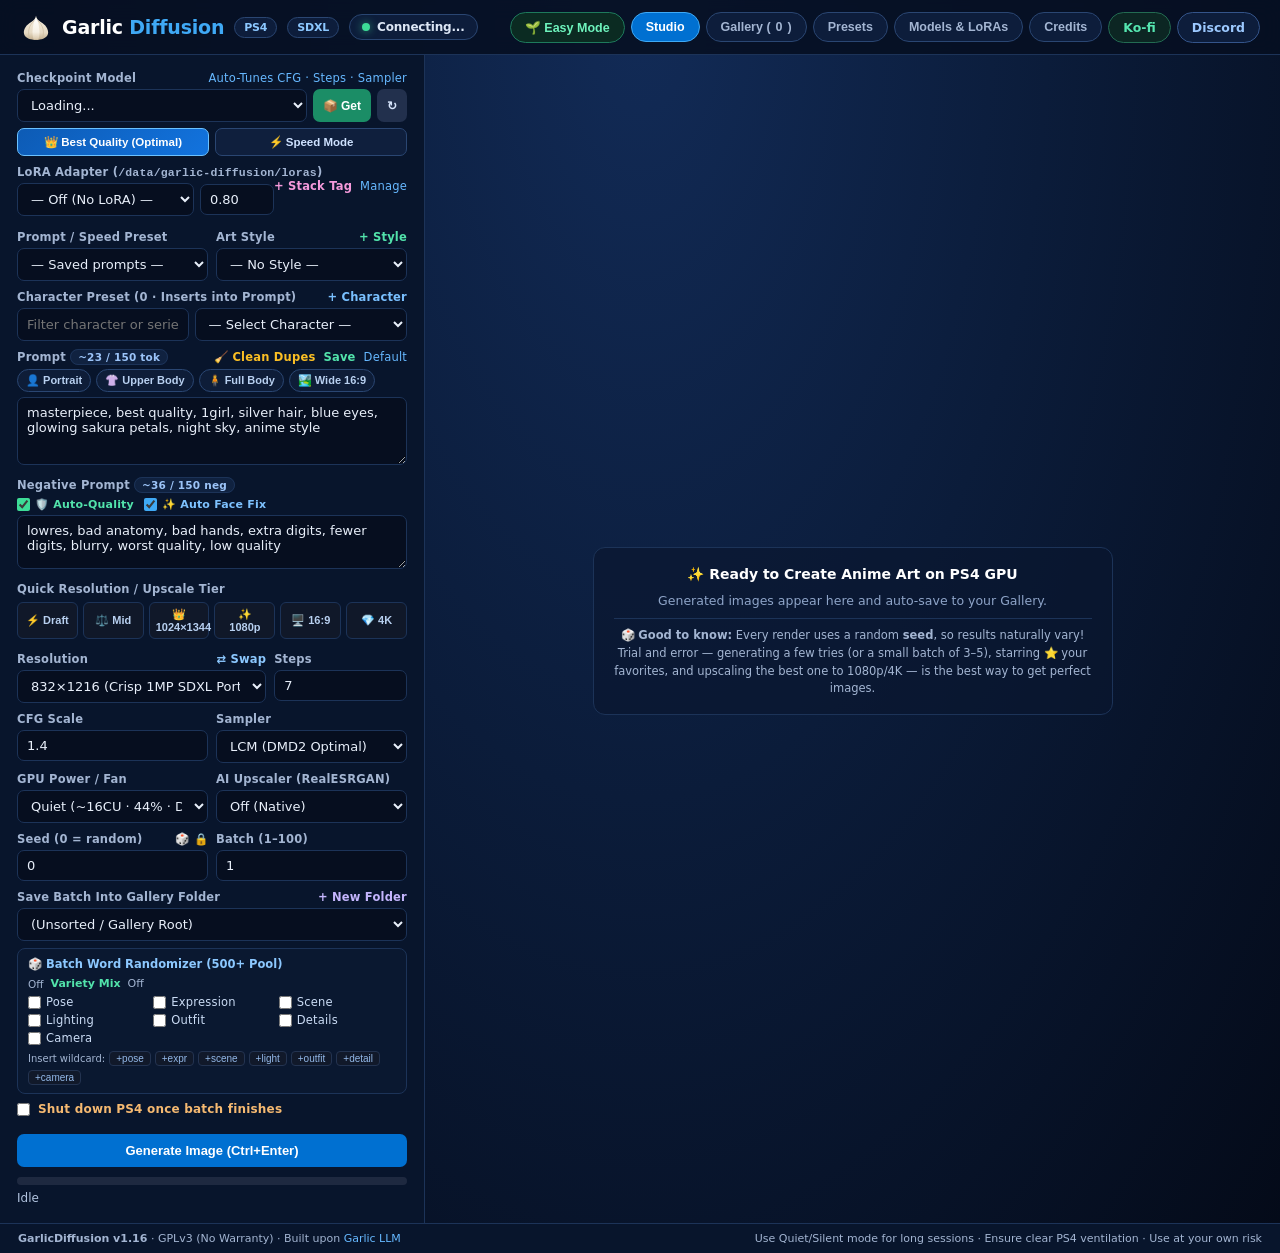
==== commit ebd576c9: "Tweaks" ====
--- a/assets/index.html
+++ b/assets/index.html
@@ -400,8 +400,8 @@
     <div class="row">
       <div><label>GPU Power / Fan</label>
         <select id="eco" name="eco" autocomplete="off">
-          <option value="3">Silent (~14CU · 35% · Coolest)</option>
-          <option value="2" selected>Quiet (~20CU · 58% · Default)</option>
+          <option value="3">Silent (~12CU · 33% · Whisper Cool)</option>
+          <option value="2" selected>Quiet (~16CU · 44% · Default)</option>
           <option value="1">Balanced (~25CU · 70%)</option>
           <option value="0">Turbo (36CU · 100% · Loud)</option>
         </select>
@@ -626,7 +626,7 @@
         <h2 style="margin:0;color:#6ef3bd">⭐ New Here? Quick Starter Model &amp; LoRA Guide</h2>
         <div style="font-size:12px;color:#d6e4fb;margin-top:4px">
           <b>PS4 Pro:</b> Start with <code>WAI_Illustrious_v17_dmd2</code> or <code>Hassaku_XL_v31_dmd2</code> (~50s SDXL) + <code>Perfect Anime Eyes</code> LoRA.<br>
-          <b>Base PS4 (or Ultra-Fast ~25s renders):</b> Start with <code>MeinaMix_V11_8step</code> or <code>Counterfeit_V25</code> (1.2 GB SD 1.5 + Auto 1080p HD).
+          <b>Base PS4 (or Ultra-Fast ~25s renders):</b> Start with <code>MeinaMix_V11_8step</code> or <code>DreamShaper_8</code> (1.2 GB SD 1.5 + Auto 1080p HD).
         </div>
       </div>
       <button class="btn ok sm" onclick="openStarterModal()">📦 Open Guided Starter Picker</button>
@@ -766,8 +766,8 @@
         <thead><tr><th>Component</th><th>License</th></tr></thead>
         <tbody>
           <tr><td><b>GarlicDiffusion</b> &amp; <a href="https://garlicllm.dev" target="_blank" rel="noopener" style="color:var(--accent-hi)">Garlic LLM</a> (Leonardo Alegría)</td><td>GNU GPLv3</td></tr>
-          <tr><td><b>SDXL &amp; Illustrious Checkpoints</b> (WAI, Hassaku, Nova, Pencil, NoobAI, Animagine)</td><td>Fair AI 1.0-SD</td></tr>
-          <tr><td><b>SD 1.5 Checkpoints</b> (MeinaMix, Counterfeit, GhostMix, DreamShaper, Anything)</td><td>Open RAIL-M</td></tr>
+          <tr><td><b>SDXL &amp; Illustrious Checkpoints</b> (WAI, Hassaku, Nova, Prefect, Obsession, Pencil, NoobAI, Animagine)</td><td>Fair AI 1.0-SD</td></tr>
+          <tr><td><b>SD 1.5 Checkpoints</b> (MeinaMix, GhostMix, DreamShaper)</td><td>Open RAIL-M</td></tr>
           <tr><td><b>DMD2, Hyper-SD &amp; Real-ESRGAN AnimeVideo v3</b></td><td>MIT / BSD-3-Clause</td></tr>
           <tr><td><b>OpenOrbis PS4 Toolchain &amp; Selawik Font</b></td><td>GPLv3 / SIL OFL 1.1</td></tr>
         </tbody>
@@ -1144,12 +1144,12 @@
   {id:'WAI_Illustrious_v17_dmd2',title:'WAI-Illustrious v17 DMD2',arch:'sdxl',mb:3716,tag:'👑 #1 Pick for PS4 Pro',pro:true,desc:'Fast 6-step modern Illustrious SDXL (~50s on PS4 Pro). Crisp eyes, hair & lighting.'},
   {id:'Hassaku_XL_v31_dmd2',title:'Hassaku XL v3.1 DMD2',arch:'sdxl',mb:3716,tag:'🎨 Clean Hands & Anime (PS4 Pro)',pro:true,desc:'Broadcast-clean anime lineart & expressive poses in 6 fast steps (~50s Pro).'},
   {id:'MeinaMix_V11_8step',title:'MeinaMix V11 (8-Step Fast)',arch:'sd15',mb:1220,tag:'⚡ #1 Pick for Base PS4 & Speed',pro:false,desc:'Only 1.2 GB! Renders in ~25s + automatic 1080p Real-ESRGAN HD upscale.'},
-  {id:'Counterfeit_V25',title:'Counterfeit V2.5 Pastel',arch:'sd15',mb:1220,tag:'🌸 Artbook Style (Base & Pro)',pro:false,desc:'Beloved Pixiv pastel illustration checkpoint (1.2 GB) + automatic 1080p upscale.'}
+  {id:'Nova_Anime_XL_v18_dmd2',title:'Nova Anime XL v18 DMD2',arch:'sdxl',mb:3716,tag:'✨ Jewel Eyes & 2.5D (PS4 Pro)',pro:true,desc:'Vibrant Illustrious-family 2D/2.5D anime in 6 fast steps (~50s Pro).'}
 ];
 const STARTER_LORAS=[
   {id:'eyes-for-illustrious',file:'eyes-for-illustrious.safetensors',title:'Perfect Anime Eyes XL',arch:'SDXL',mb:218,w:0.75,desc:'Boosts iris catchlights, eyelashes & pupil symmetry on SDXL models.'},
   {id:'better-hands-xl',file:'better-hands-xl.safetensors',title:'Better Hands Helper XL',arch:'SDXL',mb:110,w:0.65,desc:'Improves finger separation & natural hand gestures on SDXL models.'},
-  {id:'add-detail-sd15',file:'add_detail_sd15.safetensors',title:'Detail Tweaker (SD 1.5)',arch:'SD 1.5',mb:36,w:0.75,desc:'Tiny 36 MB detail & sharpness booster for MeinaMix & Counterfeit.'}
+  {id:'add-detail-sd15',file:'add_detail_sd15.safetensors',title:'Detail Tweaker (SD 1.5)',arch:'SD 1.5',mb:36,w:0.75,desc:'Tiny 36 MB detail & sharpness booster for MeinaMix & DreamShaper.'}
 ];
 async function openStarterModal(){
   document.getElementById('starter-modal').classList.add('open');
@@ -1166,7 +1166,7 @@
   const sub=document.getElementById('st-mgr-sub');
   if(sub)sub.textContent=neo
     ? 'Detected PS4 Pro: SDXL DMD2 (3.7 GB) & fast SD 1.5 (1.2 GB) checkpoints both run great!'
-    : 'Detected Base PS4: We recommend 1.2 GB SD 1.5 checkpoints (MeinaMix 8-Step or Counterfeit) for fast, cool 1080p renders!';
+    : 'Detected Base PS4: We recommend 1.2 GB SD 1.5 checkpoints (MeinaMix 8-Step or DreamShaper 8) for fast, cool 1080p renders!';
   const instMap=new Map(((mdlMgrData&&mdlMgrData.installed)||[]).map(x=>[x.name,x]));
   const dl=(mdlMgrData&&mdlMgrData.download)||{};
   const ordered=[...STARTER_MODELS].sort((a,b)=>(neo?(b.pro-a.pro):(a.pro-b.pro)));
@@ -3146,8 +3146,8 @@
   document.getElementById('hcon').textContent=neo?'PS4 Pro':'PS4 Base';
   const cur=eco.value;
   eco.innerHTML=neo
-    ? '<option value="3">Silent (~14CU · 35% · Coolest)</option><option value="2">Quiet (~20CU · 58% · Default)</option><option value="1">Balanced (~25CU · 70%)</option><option value="0">Turbo (36CU · 100% · Loud)</option>'
-    : '<option value="3">Silent (~7CU · 38% · Coolest)</option><option value="2">Quiet (~11CU · 58%)</option><option value="1">Balanced (~14CU · 75% · Default)</option><option value="0">Turbo (18CU · 100%)</option>';
+    ? '<option value="3">Silent (~12CU · 33% · Whisper Cool)</option><option value="2">Quiet (~16CU · 44% · Default)</option><option value="1">Balanced (~25CU · 70%)</option><option value="0">Turbo (36CU · 100% · Loud)</option>'
+    : '<option value="3">Silent (~6CU · 33% · Whisper Cool)</option><option value="2">Quiet (~8CU · 44% · Default)</option><option value="1">Balanced (~13CU · 72% · Default)</option><option value="0">Turbo (18CU · 100%)</option>';
   eco.value=cur||(neo?'2':'1');
 }
 
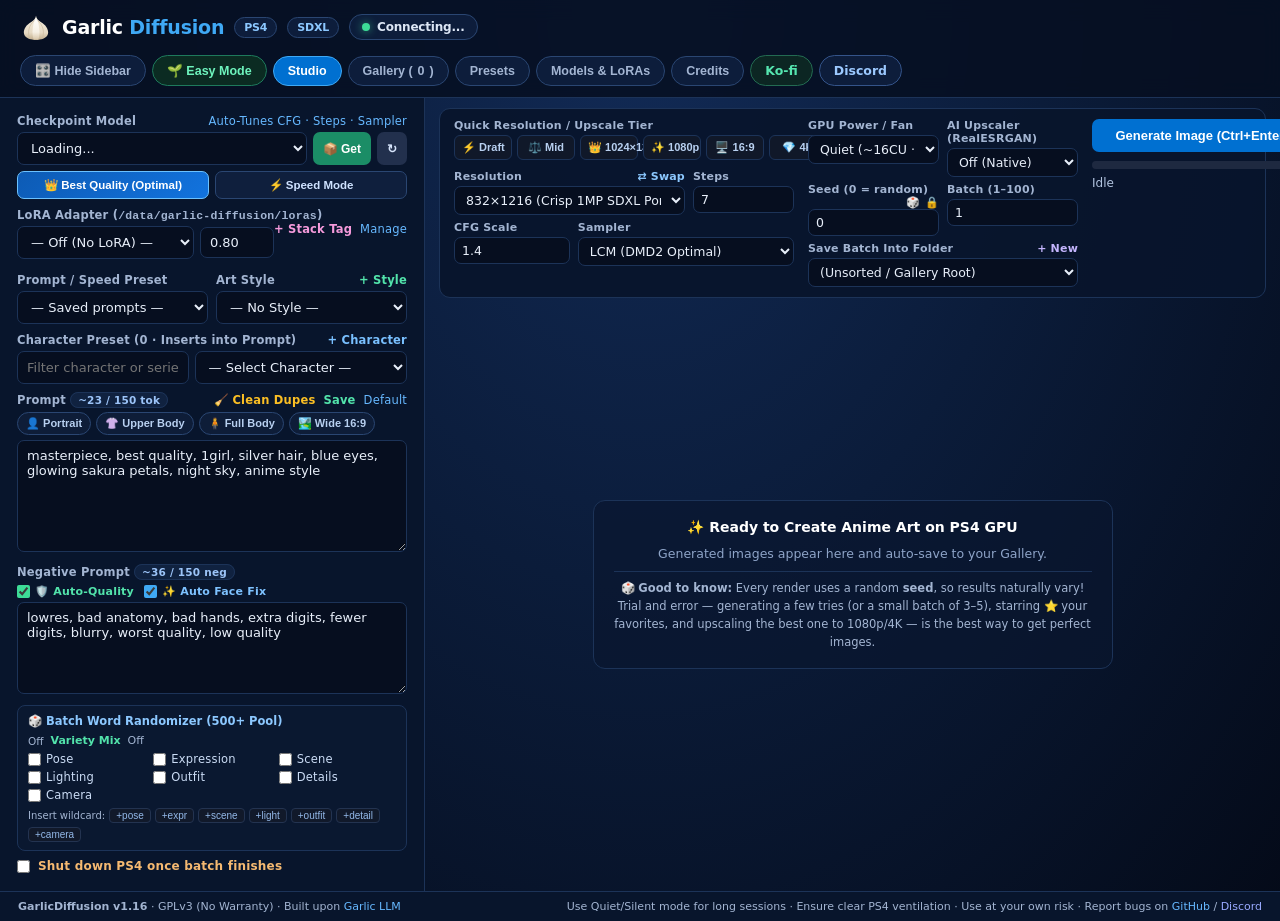
==== commit d3b34414: "Final test" ====
--- a/assets/index.html
+++ b/assets/index.html
@@ -48,7 +48,18 @@
 /* Studio */
 #pg-studio{flex-wrap:wrap}
 .side{width:425px;max-width:100%;padding:14px 17px;background:var(--panel);border-right:1px solid var(--border);overflow-y:auto}
-.stage-wrap{flex:1;min-width:320px;display:flex;flex-direction:column;align-items:center;justify-content:center;padding:18px;gap:12px}
+#pg-studio.controls-hidden .side{display:none!important}
+#pg-studio.controls-hidden #img{max-height:76vh}
+.stage-wrap{flex:1;min-width:320px;display:flex;flex-direction:column;align-items:center;justify-content:flex-start;padding:10px 14px 16px;gap:12px}
+.stage-topbar{width:100%;max-width:none;background:rgba(8,21,44,.94);border:1px solid var(--border);border-radius:11px;padding:10px 14px;display:grid;grid-template-columns:minmax(340px,1.4fr) minmax(270px,1.15fr) minmax(220px,0.85fr);gap:10px 14px;align-items:start}
+#pg-studio.easy-mode .stage-topbar{grid-template-columns:1fr;max-width:680px}
+#pg-studio.easy-mode .adv-stage-ctl{display:none!important}
+@media(max-width:1180px){.stage-topbar{grid-template-columns:1fr}}
+.stage-topbar label{margin:0 0 3px;font-size:11px}
+.stage-topbar select,.stage-topbar input{padding:5px 7px;font-size:12.5px}
+.stage-topbar .tiers{margin-top:0;display:flex;gap:5px;flex-wrap:nowrap}
+.stage-topbar .tier-btn{flex:1 1 auto;white-space:nowrap;padding:5px 7px;font-size:11px}
+.stage-canvas{flex:1;width:100%;display:flex;flex-direction:column;align-items:center;justify-content:center;gap:12px}
 label{display:block;font-size:11.5px;color:var(--muted);margin:9px 0 4px;font-weight:600;letter-spacing:.2px}
 textarea,input,select{width:100%;background:var(--bg);color:var(--text);border:1px solid var(--border);border-radius:7px;padding:7px 9px;font-family:inherit;font-size:13px}
 textarea{min-height:68px;resize:vertical}
@@ -172,9 +183,11 @@
     <span id="harch" class="badge">SDXL</span>
     <span class="g-pill"><span id="hdot" class="g-dot"></span><span id="hmdl">Connecting...</span></span>
     <span class="g-pill" id="hvram-pill" style="display:none"><span id="hvram">VRAM</span><span class="g-vbar"><span id="hvfill" class="g-vfill"></span></span></span>
+    <span class="g-pill" id="htemp-pill" style="display:none" title="Live PS4 APU Temperature (CPU/SoC)">🌡️ <span id="htemp">0°C</span></span>
   </div>
   <div class="tabs">
     <button class="tab ota-pill" id="ota-btn" onclick="openOtaModal()" style="display:none" title="New GarlicDiffusion update available on GitHub!">⬆️ Update</button>
+    <button class="tab" id="ctl-hide-btn" onclick="toggleStudioControls()" title="Hide or show left sidebar">🎛️ Hide Sidebar</button>
     <button class="tab mode-easy" id="mode-btn" onclick="toggleUiMode()" title="Switch between Easy Mode and Advanced Studio">🌱 Easy Mode</button>
     <button class="tab active" id="tb-studio" onclick="showTab('studio')">Studio</button>
     <button class="tab" id="tb-gallery" onclick="showTab('gallery')">Gallery (<span id="gcnt">0</span>)</button>
@@ -248,9 +261,23 @@
       <div>
         <label style="margin-top:4px">4. Speed vs Quality (Auto-Locks Optimal Settings)</label>
         <div class="ez-choice">
-          <button type="button" class="ez-btn spd" data-ezq="fast" onclick="setEasyQuality('fast')">⚡ Fast</button>
+          <button type="button" class="ez-btn spd" data-ezq="fast" onclick="setEasyQuality('fast')" title="Testing draft only — lower quality, fast composition preview">⚡ Testing Draft</button>
           <button type="button" class="ez-btn active" data-ezq="best" onclick="setEasyQuality('best')">👑 Best Quality</button>
           <button type="button" class="ez-btn" data-ezq="hd" onclick="setEasyQuality('hd')">✨ Best + 1080p HD</button>
+        </div>
+        <div style="display:flex;gap:12px;flex-wrap:wrap;margin-top:7px;padding:5px 8px;background:#071226;border:1px solid var(--border);border-radius:7px">
+          <label style="margin:0;display:inline-flex;align-items:center;gap:5px;cursor:pointer;color:#52e3ab;font-size:11px" title="Automatically adds model quality tags and hand/finger/eye anatomy protection">
+            <input id="ez-autoq" type="checkbox" checked style="width:auto;margin:0;accent-color:#3ddc97" onchange="onEasyToggleChanged('autoq',this.checked)">
+            <span>🛡️ Hand/Eye Shield</span>
+          </label>
+          <label style="margin:0;display:inline-flex;align-items:center;gap:5px;cursor:pointer;color:#7ec2ff;font-size:11px" title="Automatically detects &amp; refines small anime faces/eyes (ADetailer crop pass)">
+            <input id="ez-autoff" type="checkbox" checked style="width:auto;margin:0;accent-color:#3fa9f5" onchange="onEasyToggleChanged('autoff',this.checked)">
+            <span>✨ Face Fix</span>
+          </label>
+          <label style="margin:0;display:inline-flex;align-items:center;gap:5px;cursor:pointer;color:#f5c86b;font-size:11px" title="Enable or disable RealESRGAN 1080p upscaling">
+            <input id="ez-ups" type="checkbox" checked style="width:auto;margin:0;accent-color:#f5c86b" onchange="onEasyToggleChanged('ups',this.checked)">
+            <span>🔍 1080p Upscale</span>
+          </label>
         </div>
       </div>
 
@@ -341,7 +368,7 @@
       <button type="button" class="fpill" onclick="applyFraming('portrait')" title="Insert close-up portrait & eye detail tags">👤 Portrait</button>
       <button type="button" class="fpill" onclick="applyFraming('upper')" title="Insert upper-body cowboy shot & hand tags">👚 Upper Body</button>
       <button type="button" class="fpill" onclick="applyFraming('full')" title="Insert full-body head-to-toe tags + portrait aspect">🧍 Full Body</button>
-      <button type="button" class="fpill" onclick="applyFraming('wide')" title="Insert wide cinematic framing + 16:9 widescreen">🏞️ Wide 16:9</button>
+      <button type="button" class="fpill" id="fp-wide" onclick="applyFraming('wide')" title="Insert wide cinematic framing + 16:9 widescreen">🏞️ Wide 16:9</button>
     </div>
     <div id="qprompt-box" class="inline-box" style="margin-bottom:6px">
       <div style="display:flex;gap:6px">
@@ -350,7 +377,7 @@
         <button class="btn sec sm" style="width:auto" onclick="toggleQuickPromptSave()">✕</button>
       </div>
     </div>
-    <textarea id="pr" name="positive_prompt" autocomplete="off" oninput="onPromptEdited()">masterpiece, best quality, 1girl, silver hair, blue eyes, glowing sakura petals, night sky, anime style</textarea>
+    <textarea id="pr" name="positive_prompt" autocomplete="off" style="min-height:112px" oninput="onPromptEdited()">masterpiece, best quality, 1girl, silver hair, blue eyes, glowing sakura petals, night sky, anime style</textarea>
 
     <label style="display:flex;align-items:center;justify-content:space-between;gap:6px;flex-wrap:wrap">
       <span>Negative Prompt <span id="ng-tok-badge" class="tok-badge">0 / 150 neg</span></span>
@@ -365,74 +392,7 @@
         </label>
       </span>
     </label>
-    <textarea id="ng" name="negative_prompt" autocomplete="off" style="min-height:54px" oninput="onPromptEdited()">lowres, bad anatomy, bad hands, extra digits, fewer digits, blurry, worst quality, low quality</textarea>
-
-    <label>Quick Resolution / Upscale Tier</label>
-    <div class="tiers">
-      <button type="button" class="tier-btn" onclick="applyQualityTier('draft')" title="Fastest rough preview">⚡ Draft</button>
-      <button type="button" class="tier-btn" onclick="applyQualityTier('mid')" title="Native balanced portrait">⚖️ Mid</button>
-      <button type="button" class="tier-btn" onclick="applyQualityTier('illus')" title="Best native SDXL/Illustrious detail (1024x1344)">👑 1024×1344</button>
-      <button type="button" class="tier-btn" onclick="applyQualityTier('hd')" title="Crisp portrait + 1080p RealESRGAN">✨ 1080p</button>
-      <button type="button" class="tier-btn" onclick="applyQualityTier('wide')" title="16:9 Widescreen 1920x1080 wallpaper">🖥️ 16:9</button>
-      <button type="button" class="tier-btn" onclick="applyQualityTier('4k')" title="4K UHD RealESRGAN (PS4 Pro)">💎 4K</button>
-    </div>
-
-    <div class="row">
-      <div style="flex:1.5"><label>Resolution <a href="#" onclick="swapAspect();return false" style="float:right;color:#8cc8ff;text-decoration:none" title="Swap Portrait ↔ Landscape">⇄ Swap</a></label>
-        <select id="sz" name="sz" autocomplete="off" onchange="checkUpscaleGuard();updateProfileHighlight()"></select>
-      </div>
-      <div style="flex:0.8"><label>Steps</label><input id="st" name="steps" autocomplete="off" type="number" value="7" min="4" max="40" onchange="updateProfileHighlight()"></div>
-    </div>
-    <div id="up-warn" class="warn-note"></div>
-
-    <div class="row">
-      <div><label>CFG Scale</label><input id="cfg" name="cfg" autocomplete="off" type="number" value="1.4" step="0.1" min="1" max="15" onchange="updateProfileHighlight()"></div>
-      <div><label>Sampler</label>
-        <select id="smp" name="smp" autocomplete="off" onchange="updateProfileHighlight()">
-          <option value="LCM">LCM (DMD2 Optimal)</option>
-          <option value="DPM++ 2M Karras">DPM++ 2M Karras (20+ stp)</option>
-          <option value="Euler">Euler (8-Step)</option>
-          <option value="Euler a">Euler a</option>
-        </select>
-      </div>
-    </div>
-
-    <div class="row">
-      <div><label>GPU Power / Fan</label>
-        <select id="eco" name="eco" autocomplete="off">
-          <option value="3">Silent (~12CU · 33% · Whisper Cool)</option>
-          <option value="2" selected>Quiet (~16CU · 44% · Default)</option>
-          <option value="1">Balanced (~25CU · 70%)</option>
-          <option value="0">Turbo (36CU · 100% · Loud)</option>
-        </select>
-      </div>
-      <div><label>AI Upscaler (RealESRGAN)</label>
-        <select id="ups" name="ups" autocomplete="off" onchange="checkUpscaleGuard();updateProfileHighlight()">
-          <option value="0">Off (Native)</option>
-          <option value="1">1080p Anime HD</option>
-          <option value="2">2x Anime HD</option>
-          <option value="3">4K UHD (up to 3840×2160)</option>
-        </select>
-      </div>
-    </div>
-
-    <div class="row">
-      <div>
-        <label>Seed (0 = random)
-          <span style="float:right;display:flex;gap:5px">
-            <a href="#" onclick="sd.value=0;return false" style="color:#52e3ab;text-decoration:none" title="Random seed each render">🎲</a>
-            <a href="#" onclick="lockLastSeed();return false" style="color:#fbbf24;text-decoration:none" title="Lock last rendered seed">🔒</a>
-          </span>
-        </label>
-        <input id="sd" name="seed" autocomplete="off" type="number" value="0" min="0">
-      </div>
-      <div><label>Batch (1–100)</label><input id="bc" name="batch" autocomplete="off" type="number" value="1" min="1" max="100"></div>
-    </div>
-
-    <label>Save Batch Into Gallery Folder <a href="#" onclick="promptCreateFolder(true);return false" style="float:right;color:#c4b5fd;text-decoration:none">+ New Folder</a></label>
-    <select id="bfolder" autocomplete="off" onchange="pushSettings()">
-      <option value="">(Unsorted / Gallery Root)</option>
-    </select>
+    <textarea id="ng" name="negative_prompt" autocomplete="off" style="min-height:92px" oninput="onPromptEdited()">lowres, bad anatomy, bad hands, extra digits, fewer digits, blurry, worst quality, low quality</textarea>
 
     <div class="rand-box">
       <div style="display:flex;justify-content:space-between;align-items:center;gap:6px;flex-wrap:wrap">
@@ -468,25 +428,100 @@
       </div>
     </div>
 
-    <label style="display:flex;align-items:center;gap:8px;margin:8px 0 8px;cursor:pointer;font-size:12px;color:#f5b971;user-select:none">
+    <label style="display:flex;align-items:center;gap:8px;margin:8px 0 4px;cursor:pointer;font-size:12px;color:#f5b971;user-select:none">
       <input id="sdwn" type="checkbox" style="width:auto;margin:0;accent-color:#f59e0b" onchange="toggleShutdownAfter(this.checked)">
       <span>Shut down PS4 once batch finishes</span>
     </label>
     </div>
-
-    <button id="go" class="btn full" onclick="gen()" title="Shortcut: Ctrl + Enter">Generate Image (Ctrl+Enter)</button>
-    <button id="can" class="btn stop full" onclick="cancel()" style="display:none">Cancel Generation</button>
-
-    <div class="bar"><div id="fill" class="fill"></div></div>
-    <div style="display:flex;justify-content:space-between;align-items:center;gap:8px">
-      <div id="stage">Idle</div>
-      <div id="eta" style="font-size:12px;font-weight:700;color:var(--accent2);white-space:nowrap"></div>
-    </div>
-    <div id="tstat"></div>
-    <div id="st-storage" class="stg-pill"></div>
   </div>
 
   <div class="stage-wrap">
+    <div class="stage-topbar">
+      <div class="adv-stage-ctl" style="display:flex;flex-direction:column;gap:6px">
+        <div>
+          <label>Quick Resolution / Upscale Tier</label>
+          <div class="tiers">
+            <button type="button" class="tier-btn" onclick="applyQualityTier('draft')" title="Fastest rough preview">⚡ Draft</button>
+            <button type="button" class="tier-btn" onclick="applyQualityTier('mid')" title="Native balanced resolution">⚖️ Mid</button>
+            <button type="button" class="tier-btn" id="tier-illus" onclick="applyQualityTier('illus')" title="Best native SDXL/Illustrious detail (1024x1344)">👑 1024×1344</button>
+            <button type="button" class="tier-btn" onclick="applyQualityTier('hd')" title="Crisp + 1080p RealESRGAN upscale">✨ 1080p</button>
+            <button type="button" class="tier-btn" id="tier-wide" onclick="applyQualityTier('wide')" title="16:9 Widescreen 1920x1080 wallpaper">🖥️ 16:9</button>
+            <button type="button" class="tier-btn" onclick="applyQualityTier('4k')" title="4K UHD RealESRGAN (PS4 Pro)">💎 4K</button>
+          </div>
+        </div>
+        <div class="row">
+          <div style="flex:1.6"><label>Resolution <a href="#" onclick="swapAspect();return false" style="float:right;color:#8cc8ff;text-decoration:none" title="Swap Portrait ↔ Landscape">⇄ Swap</a></label>
+            <select id="sz" name="sz" autocomplete="off" onchange="checkUpscaleGuard();updateProfileHighlight()"></select>
+          </div>
+          <div style="flex:0.7"><label>Steps</label><input id="st" name="steps" autocomplete="off" type="number" value="7" min="4" max="40" onchange="updateProfileHighlight()"></div>
+        </div>
+        <div class="row">
+          <div style="flex:0.75"><label>CFG Scale</label><input id="cfg" name="cfg" autocomplete="off" type="number" value="1.4" step="0.1" min="1" max="15" onchange="updateProfileHighlight()"></div>
+          <div style="flex:1.4"><label>Sampler</label>
+            <select id="smp" name="smp" autocomplete="off" onchange="updateProfileHighlight()">
+              <option value="LCM">LCM (DMD2 Optimal)</option>
+              <option value="DPM++ 2M Karras">DPM++ 2M Karras (20+ stp)</option>
+              <option value="Euler">Euler (8-Step)</option>
+              <option value="Euler a">Euler a</option>
+            </select>
+          </div>
+        </div>
+        <div id="up-warn" class="warn-note"></div>
+      </div>
+
+      <div class="adv-stage-ctl" style="display:flex;flex-direction:column;gap:6px">
+        <div class="row">
+          <div><label>GPU Power / Fan</label>
+            <select id="eco" name="eco" autocomplete="off">
+              <option value="3">Silent (~12CU · 33% · Whisper Cool)</option>
+              <option value="2" selected>Quiet (~16CU · 44% · Default)</option>
+              <option value="1">Balanced (~25CU · 70%)</option>
+              <option value="0">Turbo (36CU · 100% · Loud)</option>
+            </select>
+          </div>
+          <div><label>AI Upscaler (RealESRGAN)</label>
+            <select id="ups" name="ups" autocomplete="off" onchange="checkUpscaleGuard();updateProfileHighlight()">
+              <option value="0">Off (Native)</option>
+              <option value="1">1080p Anime HD</option>
+              <option value="2">2x Anime HD</option>
+              <option value="3">4K UHD (up to 3840×2160)</option>
+            </select>
+          </div>
+        </div>
+        <div class="row">
+          <div>
+            <label>Seed (0 = random)
+              <span style="float:right;display:flex;gap:5px">
+                <a href="#" onclick="sd.value=0;return false" style="color:#52e3ab;text-decoration:none" title="Random seed each render">🎲</a>
+                <a href="#" onclick="lockLastSeed();return false" style="color:#fbbf24;text-decoration:none" title="Lock last rendered seed">🔒</a>
+              </span>
+            </label>
+            <input id="sd" name="seed" autocomplete="off" type="number" value="0" min="0">
+          </div>
+          <div><label>Batch (1–100)</label><input id="bc" name="batch" autocomplete="off" type="number" value="1" min="1" max="100"></div>
+        </div>
+        <div>
+          <label>Save Batch Into Folder <a href="#" onclick="promptCreateFolder(true);return false" style="float:right;color:#c4b5fd;text-decoration:none">+ New</a></label>
+          <select id="bfolder" autocomplete="off" onchange="pushSettings()">
+            <option value="">(Unsorted / Gallery Root)</option>
+          </select>
+        </div>
+      </div>
+
+      <div style="display:flex;flex-direction:column;gap:5px">
+        <button id="go" class="btn full" style="margin-top:0" onclick="gen()" title="Shortcut: Ctrl + Enter">Generate Image (Ctrl+Enter)</button>
+        <button id="can" class="btn stop full" style="margin-top:0;display:none" onclick="cancel()">Cancel Generation</button>
+        <div class="bar" style="margin:4px 0 2px"><div id="fill" class="fill"></div></div>
+        <div style="display:flex;justify-content:space-between;align-items:center;gap:8px">
+          <div id="stage">Idle</div>
+          <div id="eta" style="font-size:12px;font-weight:700;color:var(--accent2);white-space:nowrap"></div>
+        </div>
+        <div id="tstat" style="margin-top:0"></div>
+        <div id="st-storage" class="stg-pill"></div>
+      </div>
+    </div>
+
+    <div class="stage-canvas">
     <img id="img" onclick="openLatestInGallery()">
     <div id="ph" style="color:#8ea4c8;max-width:520px;text-align:center;line-height:1.55;background:rgba(10,22,46,.65);border:1px solid var(--border);border-radius:12px;padding:16px 20px">
       <div style="font-weight:700;color:#fff;font-size:14px;margin-bottom:5px">✨ Ready to Create Anime Art on PS4 GPU</div>
@@ -504,6 +539,7 @@
       <a id="dl" class="btn sec sm" style="text-decoration:none" download="garlic_diffusion.png">Download PNG</a>
     </div>
     <div id="filmstrip" class="filmstrip"></div>
+    </div>
   </div>
 </div>
 
@@ -983,7 +1019,7 @@
 
 <div class="app-foot">
   <span><b>GarlicDiffusion v1.16</b> · GPLv3 (No Warranty) · Built upon <a href="https://github.com/leonardo-alegria/garlic-llm" target="_blank" style="color:#66b8ff;text-decoration:none">Garlic LLM</a></span>
-  <span>Use Quiet/Silent mode for long sessions · Ensure clear PS4 ventilation · Use at your own risk</span>
+  <span>Use Quiet/Silent mode for long sessions · Ensure clear PS4 ventilation · Use at your own risk · Report bugs on <a href="https://github.com/DJTOMATO/GarlicDiffusion/issues" target="_blank" rel="noopener" style="color:#66b8ff;text-decoration:none">GitHub</a> / <a href="https://discord.gg/Gbyq3kpGjc" target="_blank" rel="noopener" style="color:#99aaff;text-decoration:none">Discord</a></span>
 </div>
 <div id="toast"></div>
 
@@ -1011,11 +1047,64 @@
   ['768x768','768×768 (Fast SDXL Square)']
 ];
 const SD15_SIZES=[
-  ['512x768','512×768 (Optimal SD 1.5 Portrait → 1080p)'],
-  ['768x512','768×512 (Optimal SD 1.5 Landscape → 1080p)'],
-  ['896x512','896×512 (Optimal SD 1.5 16:9 → 1080p)'],
-  ['512x512','512×512 (Fast SD 1.5 Square)']
+  ['512x512','512×512 (Optimal SD 1.5 Square · Best Faces)'],
+  ['512x768','512×768 (SD 1.5 Portrait · Experimental)'],
+  ['768x512','768×512 (SD 1.5 Landscape · Experimental)']
 ];
+
+let studioControlsHidden=false;
+function applyStudioLayoutUI(){
+  const pg=document.getElementById('pg-studio');
+  if(!pg)return;
+  pg.classList.toggle('controls-hidden',!!studioControlsHidden);
+  const hb=document.getElementById('ctl-hide-btn');
+  if(hb)hb.textContent=studioControlsHidden?'🎛️ Show Sidebar':'🎛️ Hide Sidebar';
+}
+function toggleStudioControls(){
+  studioControlsHidden=!studioControlsHidden;
+  applyStudioLayoutUI();
+}
+applyStudioLayoutUI();
+
+function isPresetSafeForArch(p,is15){
+  if(!is15)return true;
+  const nm=(p.name||'').toLowerCase();
+  const prt=(p.prompt||'').toLowerCase();
+  const mdl=(p.model||'').toLowerCase();
+  if(nm.includes('16:9')||nm.includes('widescreen')||nm.includes('4k'))return false;
+  const w=+(p.width||0),h=+(p.height||0);
+  if(w>0&&h>0&&w>h+128)return false;
+  // Exclude presets tied to SDXL checkpoints or SDXL-only LoRAs; generic scene presets auto-map to 512x512!
+  if(mdl&&(mdl.includes('xl')||mdl.includes('illustrious')||mdl.includes('wai')||mdl.includes('noob')||mdl.includes('animagine')||mdl.includes('hassaku')||mdl.includes('nova')||mdl.includes('pencil')||mdl.includes('walnut')||mdl.includes('plant')))return false;
+  if(nm.includes('lora')&&!nm.includes('sd 1.5')&&!nm.includes('sd1.5'))return false;
+  if(prt.includes('<lora:')&&!nm.includes('sd 1.5')&&!nm.includes('sd1.5')&&!prt.includes('sd15')&&!prt.includes('hifumi'))return false;
+  return true;
+}
+function syncArchControlsUI(arch){
+  const is15=(arch==='sd15');
+  const ezWide=document.querySelector('.ez-btn[data-ezf="wide"]');
+  if(ezWide)ezWide.style.display=is15?'none':'';
+  const ezHd=document.querySelector('.ez-btn[data-ezq="hd"]');
+  if(ezHd)ezHd.style.display=is15?'none':'';
+  const ezBest=document.querySelector('.ez-btn[data-ezq="best"]');
+  if(ezBest)ezBest.textContent=is15?'👑 Best + 1080p':'👑 Best Quality';
+  if(is15&&easyQuality==='hd'){
+    easyQuality='best';
+    document.querySelectorAll('.ez-btn[data-ezq]').forEach(b=>b.classList.toggle('active',b.dataset.ezq===easyQuality));
+  }
+  const fpWide=document.getElementById('fp-wide');
+  if(fpWide)fpWide.style.display=is15?'none':'';
+  const tIllus=document.getElementById('tier-illus');
+  if(tIllus)tIllus.style.display=is15?'none':'';
+  const tWide=document.getElementById('tier-wide');
+  if(tWide)tWide.style.display=is15?'none':'';
+  if(is15&&easyFraming==='wide'){
+    easyFraming='upper';
+    document.querySelectorAll('.ez-btn[data-ezf]').forEach(b=>b.classList.toggle('active',b.dataset.ezf===easyFraming));
+  }
+  renderPresetSelect();
+  renderEasyPresetOptions();
+}
 
 function toast(msg){const t=document.getElementById('toast');t.textContent=msg;t.style.display='block';clearTimeout(t._tm);t._tm=setTimeout(()=>t.style.display='none',2800);}
 function fmtEta(sec){
@@ -1046,13 +1135,10 @@
 }
 function remapSizeForArch(val,isSd15,neo){
   const [w,h]=(val||'832x1216').split('x').map(Number);
-  if(!w||!h)return isSd15?'512x768':'832x1216';
+  if(!w||!h)return isSd15?'512x512':'832x1216';
   const ratio=w/h;
   if(isSd15){
-    if(w<=896&&h<=896)return val;
-    if(ratio>1.45)return '896x512';
-    if(ratio>1.1)return '768x512';
-    if(ratio<0.9)return '512x768';
+    if(w===512&&h===512)return '512x512';
     return '512x512';
   }else{
     if(w>=768||h>=768){
@@ -1078,7 +1164,7 @@
   const is15=(lastStatus&&lastStatus.arch==='sd15');
   if(is15&&(w>896||h>896)){
     el.style.display='block';
-    el.innerHTML=`⚠️ <b>${w}×${h}</b> exceeds SD 1.5's native 512–768px window and can cause twin heads/torsos. <a href="#" onclick="sz.value='512x768';ups.value='1';checkUpscaleGuard();return false" style="color:#52e3ab;font-weight:700">Fix: 512×768 + 1080p</a>`;
+    el.innerHTML=`⚠️ <b>${w}×${h}</b> exceeds SD 1.5's native 512px window and can cause twin heads/torsos. <a href="#" onclick="sz.value='512x512';ups.value='1';checkUpscaleGuard();return false" style="color:#52e3ab;font-weight:700">Fix: 512×512 + 1080p</a>`;
   }else if(u===1&&Math.max(w,h)>=1344){
     el.style.display='block';
     el.innerHTML=`💡 <b>${w}×${h}</b> is already sharper than 1080p! <a href="#" onclick="ups.value='0';checkUpscaleGuard();return false" style="color:#52e3ab;font-weight:700">Use Native (Faster)</a> or <a href="#" onclick="ups.value='2';checkUpscaleGuard();return false" style="color:#8cc8ff;font-weight:700">2x HD</a>`;
@@ -1115,6 +1201,8 @@
   uiModeInitialized=true;
   const side=document.querySelector('#pg-studio .side');
   if(side)side.classList.toggle('easy-active',uiMode===0);
+  const pgSt=document.getElementById('pg-studio');
+  if(pgSt)pgSt.classList.toggle('easy-mode',uiMode===0);
   const mb=document.getElementById('mode-btn');
   if(mb){
     mb.className='tab '+(uiMode===0?'mode-easy':'mode-adv');
@@ -1280,7 +1368,8 @@
 function renderEasyPresetOptions(){
   const sel=document.getElementById('ez-psel');if(!sel)return;
   const prev=sel.value;
-  const vis=presetItems.map((p,i)=>({p,i})).filter(({p})=>!p.is_speed&&(nsfwAllow||!isPresetNsfw(p)));
+  const is15=!!((lastStatus&&lastStatus.arch==='sd15')||curArch==='sd15');
+  const vis=presetItems.map((p,i)=>({p,i})).filter(({p})=>!p.is_speed&&(nsfwAllow||!isPresetNsfw(p))&&isPresetSafeForArch(p,is15));
   sel.innerHTML='<option value="">— Optional: Pick a Curated Scene —</option>'+
     vis.map(({p,i})=>`<option value="${i}">${p.name.replace(/</g,'&lt;')}</option>`).join('');
   if(prev!==''&&[...sel.options].some(o=>o.value===prev))sel.value=prev;
@@ -1297,6 +1386,7 @@
   const out=txt.replace(re,(_,n,w)=>`<lora:${n}:${(parseFloat(w)*scale).toFixed(2)}>`);
   return {text:out,capped:true};
 }
+const EASY_QUALITY_STRIP=['masterpiece','best quality','amazing quality','very aesthetic','absurdres','highres','newest','high score','great score'];
 function cleanSceneForEasy(raw,hasChar){
   if(!raw)return '';
   const is15=!!(lastStatus&&lastStatus.arch==='sd15');
@@ -1314,6 +1404,7 @@
     if(!t)return false;
     const low=t.toLowerCase();
     if(ALL_FRAMING_TAGS.includes(low))return false;
+    if(EASY_QUALITY_STRIP.includes(low))return false;
     if(isAnim&&(low==='better_eyes'||low==='civittop50anime'))return false;
     if(hasChar&&EASY_CHAR_CONFLICTS.some(c=>low.includes(c)))return false;
     return true;
@@ -1345,10 +1436,24 @@
   document.querySelectorAll('[data-ezf]').forEach(b=>b.classList.toggle('active',b.getAttribute('data-ezf')===kind));
   syncEasyToStudio();
 }
+let easyUpscaleOverride=null;
 function setEasyQuality(q){
   easyQuality=q;
+  easyUpscaleOverride=null;
   document.querySelectorAll('[data-ezq]').forEach(b=>b.classList.toggle('active',b.getAttribute('data-ezq')===q));
   syncEasyToStudio();
+}
+function onEasyToggleChanged(which,val){
+  if(which==='autoq'){
+    const el=document.getElementById('autoq');if(el)el.checked=!!val;
+    pushSettings();updateTokenCounter();updateEasySummary();
+  }else if(which==='autoff'){
+    const el=document.getElementById('autoff');if(el)el.checked=!!val;
+    pushSettings();updateEasySummary();
+  }else if(which==='ups'){
+    easyUpscaleOverride=!!val;
+    syncEasyToStudio();pushSettings();
+  }
 }
 function rollEasySurprise(){
   const keepIdx=getEasySelectedCharIdx();
@@ -1381,9 +1486,21 @@
   const upTxt=+ups.value===1?' + 1080p RealESRGAN':(+ups.value===3?' + 4K UHD':'');
   const cIdx=getEasySelectedCharIdx();
   const cLbl=(cIdx!==''&&charItems[+cIdx])?` · Char: <b>${charItems[+cIdx].name.replace(/</g,'&lt;')}</b>`:'';
-  el.innerHTML=`🛡️ Auto-Tuned: <b>${sz.value}</b> · <b>${st.value} steps</b> · <b>CFG ${cfg.value}</b> · <b>${smp.value}</b>${upTxt}${cLbl} · Hand/Eye Shield ON`;
+  const aqOn=!!document.getElementById('autoq')?.checked;
+  const ffOn=!!document.getElementById('autoff')?.checked;
+  el.innerHTML=`🛡️ Auto-Tuned: <b>${sz.value}</b> · <b>${st.value} steps</b> · <b>CFG ${cfg.value}</b> · <b>${smp.value}</b>${upTxt}${cLbl} · Shield ${aqOn?'ON':'OFF'} · FaceFix ${ffOn?'ON':'OFF'}`;
 }
 function syncEasyToStudio(){
+  const is15=!!((lastStatus&&lastStatus.arch==='sd15')||curArch==='sd15');
+  const neo=!(lastStatus&&lastStatus.neo===0);
+  if(is15&&easyFraming==='wide'){
+    easyFraming='upper';
+    document.querySelectorAll('.ez-btn[data-ezf]').forEach(b=>b.classList.toggle('active',b.dataset.ezf===easyFraming));
+  }
+  if(is15&&easyQuality==='hd'){
+    easyQuality='best';
+    document.querySelectorAll('.ez-btn[data-ezq]').forEach(b=>b.classList.toggle('active',b.dataset.ezq===easyQuality));
+  }
   const f=FRAMING_SETS[easyFraming]||FRAMING_SETS.full;
   const ezSel=document.getElementById('ez-chsel');
   const cIdx=getEasySelectedCharIdx();
@@ -1403,27 +1520,40 @@
   if(lsel&&lsel.value){lsel.value='';onLoraChange(true);}
   const isDmd=(curModel||'').toLowerCase().includes('dmd');
   pr.value=capStackedLorasInText(dedupeTagString(parts.join(', ')),isDmd).text;
-  let baseNg=stripTagSet(ng.value||'','cropped legs, feet out of frame');
+  // Always start from the active model's clean preset negative (with EasyNegative first on SD 1.5)
+  // so stale scenic negatives like "people, human" never leak into character renders!
+  const defNg=is15
+    ?'EasyNegative, (worst quality, low quality:1.4), lowres, bad anatomy, bad hands, extra digits, fewer digits, fused fingers, bad eyes, blurry, text, watermark'
+    :'lowres, bad anatomy, bad hands, extra digits, fewer digits, fused fingers, bad eyes, asymmetrical eyes, blurry, worst quality, low quality';
+  let baseNg=(lastPreset&&lastPreset.negative)?lastPreset.negative:defNg;
+  baseNg=stripTagSet(baseNg,'cropped legs, feet out of frame, people, human');
+  if(is15&&!baseNg.toLowerCase().includes('easynegative'))baseNg='EasyNegative, '+baseNg;
   if(f.neg)baseNg=dedupeTagString((baseNg?baseNg+', ':'')+f.neg);
   ng.value=dedupeTagString(baseNg);
-  document.getElementById('autoq').checked=true;
-
-  const is15=!!(lastStatus&&lastStatus.arch==='sd15');
-  const neo=!(lastStatus&&lastStatus.neo===0);
+  const ezAq=document.getElementById('ez-autoq');
+  const ezFf=document.getElementById('ez-autoff');
+  const ezUp=document.getElementById('ez-ups');
+  if(ezAq)ezAq.checked=!!document.getElementById('autoq')?.checked;
+  if(ezFf)ezFf.checked=!!document.getElementById('autoff')?.checked;
+
+  let wantUps=0;
   if(easyQuality==='fast'&&lastSpeedPreset){
-    st.value=lastSpeedPreset.steps;cfg.value=lastSpeedPreset.cfg;smp.value=lastSpeedPreset.sampler;ups.value='0';
-    ensureSizeOption(easyFraming==='wide'?(is15?'896x512':'1024x576'):(lastSpeedPreset.width+'x'+lastSpeedPreset.height));
+    st.value=lastSpeedPreset.steps;cfg.value=lastSpeedPreset.cfg;smp.value=lastSpeedPreset.sampler;wantUps=0;
+    ensureSizeOption(is15?'512x512':(easyFraming==='wide'?'1024x576':(lastSpeedPreset.width+'x'+lastSpeedPreset.height)));
   }else if(easyQuality==='hd'){
     if(lastPreset){st.value=lastPreset.steps;cfg.value=lastPreset.cfg;smp.value=lastPreset.sampler;}
-    ups.value='1';
-    ensureSizeOption(easyFraming==='wide'?(is15?'896x512':'1280x704'):(is15?'512x768':(neo?'832x1216':'768x1024')));
+    wantUps=1;
+    ensureSizeOption(is15?'512x512':(easyFraming==='wide'?'1280x704':(neo?'832x1216':'768x1024')));
   }else{
     if(lastPreset){
       st.value=lastPreset.steps;cfg.value=lastPreset.cfg;smp.value=lastPreset.sampler;
-      ups.value=String(easyFraming==='wide'?1:(lastPreset.upscale||0));
-      ensureSizeOption(easyFraming==='wide'?(is15?'896x512':'1280x704'):(lastPreset.width+'x'+lastPreset.height));
+      wantUps=easyFraming==='wide'?1:(lastPreset.upscale||0);
+      ensureSizeOption(is15?'512x512':(easyFraming==='wide'?'1280x704':(lastPreset.width+'x'+lastPreset.height)));
     }
   }
+  if(easyUpscaleOverride!==null)wantUps=easyUpscaleOverride?1:0;
+  ups.value=String(wantUps);
+  if(ezUp)ezUp.checked=wantUps>0;
   onPromptEdited();checkUpscaleGuard();updateProfileHighlight();updateEasySummary();
 }
 
@@ -1709,9 +1839,9 @@
   const neo=!(lastStatus&&lastStatus.neo===0);
   if(kind==='full'){
     const [w,h]=(sz.value||'').split('x').map(Number);
-    if(w>=h)sz.value=is15?'512x768':(neo?'832x1216':'768x1024');
+    if(w>=h)sz.value=is15?'512x512':(neo?'832x1216':'768x1024');
   }else if(kind==='wide'){
-    sz.value=is15?'896x512':'1280x704';
+    sz.value=is15?'512x512':'1280x704';
   }
   checkUpscaleGuard();onPromptEdited();
   toast('Applied '+kind+' framing!');
@@ -1762,8 +1892,14 @@
   const c=d&&d.current;if(!c)return;
   const setIfIdle=(el,val)=>{if(el&&(forceAll||document.activeElement!==el))el.value=val;};
   if(d.nsfw_allow!==undefined&&forceAll){nsfwAllow=!!d.nsfw_allow;applyNsfwUI();}
-  if(d.auto_quality!==undefined&&forceAll)document.getElementById('autoq').checked=!!d.auto_quality;
-  if(d.auto_face_fix!==undefined&&forceAll)document.getElementById('autoff').checked=!!d.auto_face_fix;
+  if(d.auto_quality!==undefined&&forceAll){
+    document.getElementById('autoq').checked=!!d.auto_quality;
+    const ezAq=document.getElementById('ez-autoq');if(ezAq)ezAq.checked=!!d.auto_quality;
+  }
+  if(d.auto_face_fix!==undefined&&forceAll){
+    document.getElementById('autoff').checked=!!d.auto_face_fix;
+    const ezFf=document.getElementById('ez-autoff');if(ezFf)ezFf.checked=!!d.auto_face_fix;
+  }
   if(c.prompt!==undefined)setIfIdle(pr,c.prompt);
   if(c.negative!==undefined)setIfIdle(ng,c.negative);
   if(c.width&&c.height&&(forceAll||document.activeElement!==sz))ensureSizeOption(c.width+'x'+c.height);
@@ -2232,20 +2368,20 @@
     sz.value=isSd15?'512x512':'768x768';st.value=spdSteps;ups.value='0';
     toast('Applied Fast Draft tier');
   }else if(tier==='mid'){
-    sz.value=isSd15?'512x768':'832x1216';st.value=optSteps;ups.value='0';
-    toast('Applied Balanced Native Portrait');
+    sz.value=isSd15?'512x512':'832x1216';st.value=optSteps;ups.value='0';
+    toast(isSd15?'Applied Native 512×512 SD 1.5 Square':'Applied Balanced Native Portrait');
   }else if(tier==='illus'){
-    if(isSd15){sz.value='512x768';st.value=optSteps;ups.value='1';toast('SD 1.5 Anatomy-Safe 512×768 + 1080p RealESRGAN');}
+    if(isSd15){sz.value='512x512';st.value=optSteps;ups.value='1';toast('SD 1.5 Native 512×512 + 1080p RealESRGAN');}
     else if(!isNeo){sz.value='768x1024';st.value=optSteps;ups.value='1';toast('Base PS4 768×1024 + 1080p RealESRGAN');}
     else{sz.value='1024x1344';st.value=optSteps;ups.value='0';toast('Applied 1024×1344 Best Illustrious/SDXL Detail');}
   }else if(tier==='hd'){
-    sz.value=isSd15?'512x768':'832x1216';st.value=optSteps;ups.value='1';
+    sz.value=isSd15?'512x512':'832x1216';st.value=optSteps;ups.value='1';
     toast('Applied Crisp 1080p AI Upscale tier');
   }else if(tier==='wide'){
-    sz.value=isSd15?'896x512':'1280x704';st.value=optSteps;ups.value='1';
-    toast('Applied 16:9 Full HD 1080p Wallpaper tier');
+    sz.value=isSd15?'512x512':'1280x704';st.value=optSteps;ups.value='1';
+    toast(isSd15?'SD 1.5 uses native 512×512 + 1080p upscale':'Applied 16:9 Full HD 1080p Wallpaper tier');
   }else if(tier==='4k'){
-    sz.value=isSd15?'896x512':'1280x704';st.value=optSteps;ups.value='3';
+    sz.value=isSd15?'512x512':'1280x704';st.value=optSteps;ups.value='3';
     toast('Applied 4K UHD tier (RealESRGAN up to 3840×2160)');
   }
   checkUpscaleGuard();updateProfileHighlight();
@@ -2652,6 +2788,12 @@
   syncModalStarBtn(!!it.starred);
   const mfs=document.getElementById('mfolder-sel');
   if(mfs){populateFolderSelects();mfs.value=it.folder||'';}
+  const tBreak=(it.unet_sec>0.05)
+    ? `UNet ${it.unet_sec.toFixed(1)}s${it.eff_tflops?` (${it.eff_tflops.toFixed(2)} TF)`:''} · VAE ${(it.vae_sec||0).toFixed(1)}s`
+      +(it.upscale_sec>0.05?` · Upscale ${it.upscale_sec.toFixed(1)}s`:'')
+      +(it.face_fix_sec>0.05?` · FaceFix ${it.face_fix_sec.toFixed(1)}s`:'')
+      +` · Rest ${(it.cooldown_sec||0).toFixed(1)}s`
+    : '';
   document.getElementById('mchips').innerHTML=
     `<span class="chip ${it.upscaled?'hd':''}">${it.width}x${it.height}</span>`+
     `<span class="chip">${it.model||'unknown'}</span>`+
@@ -2659,7 +2801,8 @@
     `<span class="chip">Seed ${it.seed}</span>`+
     (it.folder?`<span class="chip fld">📁 ${it.folder.replace(/</g,'&lt;')}</span>`:'')+
     (it.lora?`<span class="chip" style="color:#f59adb;border-color:#5a2d5c">LoRA: ${it.lora.replace(/</g,'&lt;')}</span>`:'')+
-    (it.sec?`<span class="chip">${it.sec.toFixed(1)}s</span>`:'');
+    (it.sec?`<span class="chip">${it.sec.toFixed(1)}s</span>`:'')+
+    (tBreak?`<span class="chip" style="color:#9cc4f8;border-color:#264575">${tBreak}</span>`:'');
   document.getElementById('mdl-dl').href=`/gallery/${it.id}.png`;
   document.getElementById('mdl-dl').download=`${it.id}.png`;
   document.getElementById('rz-w').value=it.width;
@@ -2811,7 +2954,8 @@
 function isPresetNsfw(p){return !!(p&&(p.nsfw||p.nsfw_only));}
 function renderPresetSelect(){
   const prev=psel.value;
-  const vis=presetItems.map((p,i)=>({p,i})).filter(({p})=>nsfwAllow||!isPresetNsfw(p));
+  const is15=!!((lastStatus&&lastStatus.arch==='sd15')||curArch==='sd15');
+  const vis=presetItems.map((p,i)=>({p,i})).filter(({p})=>(nsfwAllow||!isPresetNsfw(p))&&isPresetSafeForArch(p,is15));
   const spd=vis.filter(({p})=>p.is_speed);
   const nsfwList=vis.filter(({p})=>!p.is_speed&&isPresetNsfw(p));
   const loraList=vis.filter(({p})=>!p.is_speed&&!isPresetNsfw(p)&&(p.prompt||'').includes('<lora:'));
@@ -3174,6 +3318,7 @@
       buildSizeOptions(curArch,sz.value);
       loadLoras();
     }
+    if(d.arch)syncArchControlsUI(d.arch);
     const canSwitch=(d.gpu_ready!==undefined?d.gpu_ready:d.ready)&&!d.busy&&!d.switching;
     const zCard=document.getElementById('zero-mdl-card');
     const hasNoModels=!!(d.gpu_ready&&(!d.models||d.models.length===0));
@@ -3242,7 +3387,12 @@
       document.getElementById('hvram').textContent=`VRAM ${d.gpu_used_mb} / ${d.gpu_total_mb} MiB`;
       document.getElementById('hvfill').style.width=Math.min(100,Math.round(100*d.gpu_used_mb/d.gpu_total_mb))+'%';
     }
-    tstat.textContent=d.eff_tflops?`UNet ${d.unet_gpu_sec.toFixed(1)}s (${d.eff_tflops.toFixed(2)} TF) · VAE ${d.vae_sec.toFixed(1)}s`+(d.upscale_sec?` · Upscale ${d.upscale_sec.toFixed(1)}s`:'')+` · Rest ${d.cooldown_sec.toFixed(1)}s`:(d.bench_gemm_tflops?`GPU GEMM: Turbo ${d.bench_mode_tf[0].toFixed(2)} / Bal ${d.bench_mode_tf[1].toFixed(2)} / Quiet ${d.bench_mode_tf[2].toFixed(2)} / Silent ${d.bench_mode_tf[3].toFixed(2)} TF`:'');
+    const tp=document.getElementById('htemp-pill');
+    if(tp&&d.temp_c>0){
+      tp.style.display='inline-flex';
+      document.getElementById('htemp').textContent=`${d.temp_c}°C`+(d.temp_peak_c>d.temp_c?` (pk ${d.temp_peak_c}°C)`:'');
+    }
+    tstat.textContent=d.eff_tflops?`UNet ${d.unet_gpu_sec.toFixed(1)}s (${d.eff_tflops.toFixed(2)} TF) · VAE ${d.vae_sec.toFixed(1)}s`+(d.upscale_sec>0.05?` · Upscale ${d.upscale_sec.toFixed(1)}s`:'')+(d.face_fix_sec>0.05?` · FaceFix ${d.face_fix_sec.toFixed(1)}s`:'')+` · Rest ${d.cooldown_sec.toFixed(1)}s`:(d.bench_gemm_tflops?`GPU GEMM: Turbo ${d.bench_mode_tf[0].toFixed(2)} / Bal ${d.bench_mode_tf[1].toFixed(2)} / Quiet ${d.bench_mode_tf[2].toFixed(2)} / Silent ${d.bench_mode_tf[3].toFixed(2)} TF`:'');
     fill.style.width=Math.round((d.progress||0)*100)+'%';
     stage.style.color=d.error?'#ff7a85':'#b2c4e0';
     stage.textContent=d.error||d.stage||'Ready';
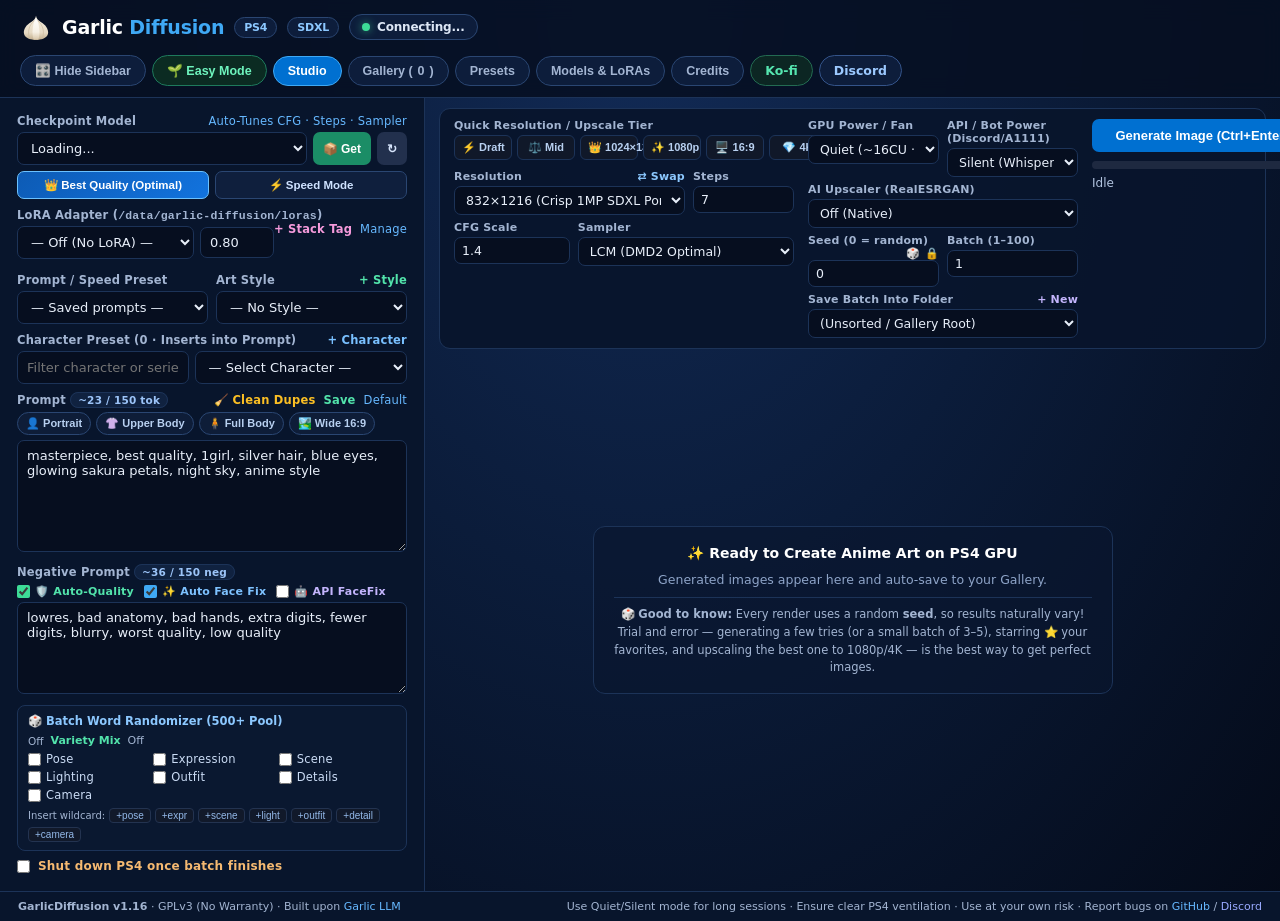
==== commit 5e268601: "Add live previews and API generation controls Stream intermediate generation previews to the web and" ====
--- a/assets/index.html
+++ b/assets/index.html
@@ -390,6 +390,10 @@
           <input id="autoff" type="checkbox" checked style="width:auto;margin:0;accent-color:#3fa9f5" onchange="pushSettings()">
           <span>✨ Auto Face Fix</span>
         </label>
+        <label style="margin:0;display:inline-flex;align-items:center;gap:5px;cursor:pointer;color:#c4b5fd;font-size:11px" title="Run Auto Face Fix on SDXL/Illustrious API &amp; Discord bot calls even when ADetailer is not requested">
+          <input id="apiff" type="checkbox" style="width:auto;margin:0;accent-color:#a78bfa" onchange="pushSettings();toast('API FaceFix (SDXL/Illustrious): '+(this.checked?'ON':'OFF (on-demand only)'))">
+          <span>🤖 API FaceFix</span>
+        </label>
       </span>
     </label>
     <textarea id="ng" name="negative_prompt" autocomplete="off" style="min-height:92px" oninput="onPromptEdited()">lowres, bad anatomy, bad hands, extra digits, fewer digits, blurry, worst quality, low quality</textarea>
@@ -472,13 +476,24 @@
       <div class="adv-stage-ctl" style="display:flex;flex-direction:column;gap:6px">
         <div class="row">
           <div><label>GPU Power / Fan</label>
-            <select id="eco" name="eco" autocomplete="off">
+            <select id="eco" name="eco" autocomplete="off" onchange="pushSettings()">
               <option value="3">Silent (~12CU · 33% · Whisper Cool)</option>
               <option value="2" selected>Quiet (~16CU · 44% · Default)</option>
               <option value="1">Balanced (~25CU · 70%)</option>
               <option value="0">Turbo (36CU · 100% · Loud)</option>
             </select>
           </div>
+          <div><label>API / Bot Power (Discord/A1111)</label>
+            <select id="apieco" name="apieco" autocomplete="off" onchange="pushSettings();toast('Saved API / Bot Power: '+this.options[this.selectedIndex].text.split(' (')[0])">
+              <option value="3" selected>Silent (Whisper Cool · Default)</option>
+              <option value="2">Quiet (Calm Fan)</option>
+              <option value="1">Balanced (Faster · Warmer)</option>
+              <option value="0">Turbo (100% CUs · Loud)</option>
+              <option value="-1">Follow Studio Power</option>
+            </select>
+          </div>
+        </div>
+        <div class="row">
           <div><label>AI Upscaler (RealESRGAN)</label>
             <select id="ups" name="ups" autocomplete="off" onchange="checkUpscaleGuard();updateProfileHighlight()">
               <option value="0">Off (Native)</option>
@@ -1024,7 +1039,7 @@
 <div id="toast"></div>
 
 <script>
-let lastId=0,lastGalRev=0,galPage=0,galPageSize=24,galTotal=0,galSelectMode=false,galSelected=new Set(),galSearchTm=null,galReqSeq=0,lastModels='',curModel='',curArch='',lastPreset=null,lastSpeedPreset=null,galItems=[],presetItems=[],styleItems=[],charItems=[],loraItems=[],folderData={all:0,unsorted:0,starred:0,folders:[]},curGalFolder='',modalIdx=-1,lastStatus=null,switchingModel=false,pendingModel='',lastNeo=null,dlLastFin=0,mdlMgrData=null,loraMgrData=null,hydratedFromServer=false,lastSettingsSeq=0,nsfwAllow=false,uiMode=1,uiModeInitialized=false,starterAutoShown=false,easyFraming='full',easyQuality='best',easyCharId='',lastInsertedCharPr='',lastInsertedCharNg='',recentFilm=[];
+let lastId=0,lastPreviewId=0,lastGalRev=0,galPage=0,galPageSize=24,galTotal=0,galSelectMode=false,galSelected=new Set(),galSearchTm=null,galReqSeq=0,lastModels='',curModel='',curArch='',lastPreset=null,lastSpeedPreset=null,galItems=[],presetItems=[],styleItems=[],charItems=[],loraItems=[],folderData={all:0,unsorted:0,starred:0,folders:[]},curGalFolder='',modalIdx=-1,lastStatus=null,switchingModel=false,pendingModel='',lastNeo=null,dlLastFin=0,mdlMgrData=null,loraMgrData=null,hydratedFromServer=false,lastSettingsSeq=0,nsfwAllow=false,uiMode=1,uiModeInitialized=false,starterAutoShown=false,easyFraming='full',easyQuality='best',easyCharId='',lastInsertedCharPr='',lastInsertedCharNg='',recentFilm=[];
 
 const KNOWN_TRIGGERS={
   'better_eyes_detail-000009':'better_eyes',
@@ -1684,7 +1699,10 @@
     nsfw_allow:nsfwAllow?1:0,
     auto_quality:document.getElementById('autoq').checked?1:0,
     auto_face_fix:document.getElementById('autoff').checked?1:0,
+    api_face_fix:document.getElementById('apiff').checked?1:0,
     ui_mode:uiMode,
+    eco:+eco.value,
+    api_eco:+document.getElementById('apieco').value,
     rand_mask:getRandMask(),
     folder:document.getElementById('bfolder').value||''
   };
@@ -1900,6 +1918,9 @@
     document.getElementById('autoff').checked=!!d.auto_face_fix;
     const ezFf=document.getElementById('ez-autoff');if(ezFf)ezFf.checked=!!d.auto_face_fix;
   }
+  if(d.api_face_fix!==undefined&&forceAll){
+    const af=document.getElementById('apiff');if(af)af.checked=!!d.api_face_fix;
+  }
   if(c.prompt!==undefined)setIfIdle(pr,c.prompt);
   if(c.negative!==undefined)setIfIdle(ng,c.negative);
   if(c.width&&c.height&&(forceAll||document.activeElement!==sz))ensureSizeOption(c.width+'x'+c.height);
@@ -1908,6 +1929,7 @@
   if(c.sampler&&[...smp.options].some(o=>o.value===c.sampler))setIfIdle(smp,c.sampler);
   if(c.upscale!==undefined)setIfIdle(ups,String(c.upscale));
   if(c.eco!==undefined)setIfIdle(eco,String(c.eco));
+  if(d.api_eco_mode!==undefined){const ae=document.getElementById('apieco');if(ae&&(forceAll||document.activeElement!==ae))ae.value=String(d.api_eco_mode);}
   if(c.seed!==undefined)setIfIdle(sd,c.seed);
   if(c.batch_count!==undefined)setIfIdle(bc,c.batch_count);
   if(c.rand_mask!==undefined&&forceAll)setRandMaskUI(c.rand_mask);
@@ -2412,6 +2434,7 @@
     nsfw_allow:nsfwAllow?1:0,
     auto_quality:document.getElementById('autoq').checked?1:0,
     auto_face_fix:document.getElementById('autoff').checked?1:0,
+    api_face_fix:document.getElementById('apiff').checked?1:0,
     shutdown_after:!!sdwn.checked,eco:+eco.value,sampler_name:smp.value,upscale:+ups.value
   },override||{});
   const r=await fetch('/generate',{method:'POST',headers:{'Content-Type':'application/json'},body:JSON.stringify(body)});
@@ -3427,7 +3450,7 @@
       loadGallery(false);
     }
     if(d.has_image&&d.image_gen_id!==lastId){
-      lastId=d.image_gen_id;const u='/image.png?t='+lastId;
+      lastId=d.image_gen_id;if(d.preview_id)lastPreviewId=d.preview_id;const u='/image.png?t='+lastId;
       img.src=u;img.style.display='block';ph.style.display='none';
       document.getElementById('qbar').style.display='flex';dl.href=u;
       if(d.last_gallery_id&&!recentFilm.includes(d.last_gallery_id)){
@@ -3436,6 +3459,9 @@
       }
       loadFolders();
       loadGallery(true);
+    }else if(d.busy&&d.preview_id&&d.preview_id!==lastPreviewId){
+      lastPreviewId=d.preview_id;
+      img.src='/preview.png?p='+lastPreviewId;img.style.display='block';ph.style.display='none';
     }
     if(document.getElementById('pg-models').classList.contains('active')||document.getElementById('starter-modal').classList.contains('open')||hasNoModels||(mdlMgrData&&mdlMgrData.download&&mdlMgrData.download.active)){loadModelsMgr();loadLoras();}
   }catch(e){}
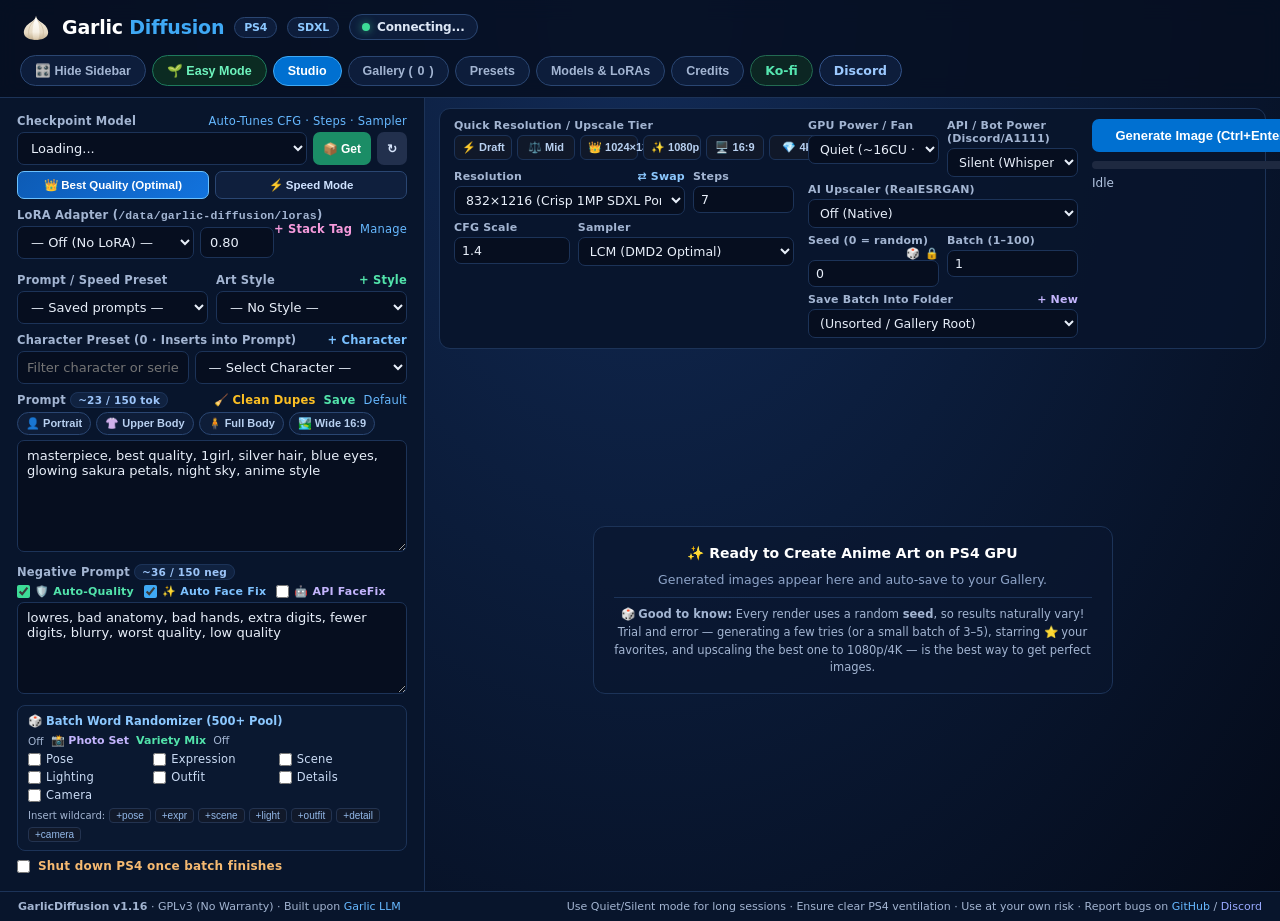
==== commit 00f9ec95: "1.17" ====
--- a/assets/index.html
+++ b/assets/index.html
@@ -403,7 +403,8 @@
         <span style="font-size:11.5px;font-weight:700;color:#8cc8ff">🎲 Batch Word Randomizer (500+ Pool)</span>
         <span style="display:flex;gap:7px;font-size:11px;align-items:center">
           <span id="rand-stat" style="color:var(--muted);font-size:10.5px">Off</span>
-          <a href="#" onclick="setRandPreset(true);return false" style="color:#52e3ab;text-decoration:none;font-weight:600">Variety Mix</a>
+          <a href="#" onclick="setPhotoSetMode();return false" style="color:#c4b5fd;text-decoration:none;font-weight:700" title="Keep Character &amp; Preset scene/outfit, vary Pose + Expression + Camera + Lighting across a 10-image batch">📸 Photo Set</a>
+          <a href="#" onclick="setRandPreset(true);return false" style="color:#52e3ab;text-decoration:none;font-weight:600" title="Vary Pose + Expression + Scene + Lighting + Details">Variety Mix</a>
           <a href="#" onclick="setRandPreset(false);return false" style="color:var(--muted);text-decoration:none">Off</a>
         </span>
       </div>
@@ -547,9 +548,11 @@
     </div>
     <div id="qbar" class="quick-bar" style="display:none">
       <button class="btn sec sm" onclick="recreateLatest()">Recreate (New Seed)</button>
+      <button class="btn ok sm" onclick="shootPhotoSetLatest()" title="Configure &amp; shoot a Photo Set (choose count, Draft/Native/1080p quality, and variations) based on this winning image">📸 Photo Set…</button>
       <button class="btn ok sm" onclick="upscaleLatest(1)">Upscale 1080p</button>
       <button class="btn sec sm" onclick="upscaleLatest(3)">Upscale 4K</button>
       <button class="btn sec sm" onclick="fixFaceLatest()" title="Detect anime face on CPU & refine via optional VAE encoder img2img">✨ Fix Face</button>
+      <button class="btn sec sm" onclick="copyLatestSlashCmd()" title="Copy exact Discord /imagine command to reproduce this image">📋 Copy /imagine</button>
       <button class="btn sec sm" onclick="openLatestInGallery()">Inspect Full Size</button>
       <a id="dl" class="btn sec sm" style="text-decoration:none" download="garlic_diffusion.png">Download PNG</a>
     </div>
@@ -857,6 +860,60 @@
   </div>
 </div>
 
+<!-- PHOTO SET SETUP MODAL -->
+<div id="photoset-modal" class="modal" onclick="if(event.target===this)closePhotoSetModal()">
+  <div style="max-width:560px;width:94%;margin:auto;background:var(--panel);border:1px solid var(--border-hi);border-radius:16px;padding:18px 20px;box-shadow:0 20px 60px rgba(0,0,0,.65)">
+    <div style="display:flex;justify-content:space-between;align-items:center;margin-bottom:10px">
+      <h2 style="margin:0;font-size:17px;color:#fff">📸 Photo Set Shootout</h2>
+      <button class="btn stop sm" onclick="closePhotoSetModal()">Close</button>
+    </div>
+    <div id="ps-sub" style="font-size:12px;color:var(--muted);margin-bottom:12px">Shoot a cohesive set of variations based on your winning image into a dedicated Gallery folder.</div>
+    <div class="row" style="gap:10px;margin-bottom:10px">
+      <div style="flex:1">
+        <label style="margin-top:0">Number of Photos (2–100)</label>
+        <div style="display:flex;gap:5px;align-items:center">
+          <input id="ps-count" type="number" min="2" max="100" value="10" style="width:74px">
+          <button type="button" class="chip" style="cursor:pointer" onclick="document.getElementById('ps-count').value=4">4</button>
+          <button type="button" class="chip" style="cursor:pointer" onclick="document.getElementById('ps-count').value=6">6</button>
+          <button type="button" class="chip" style="cursor:pointer" onclick="document.getElementById('ps-count').value=10">10</button>
+          <button type="button" class="chip" style="cursor:pointer" onclick="document.getElementById('ps-count').value=16">16</button>
+          <button type="button" class="chip" style="cursor:pointer" onclick="document.getElementById('ps-count').value=20">20</button>
+        </div>
+      </div>
+    </div>
+    <div style="margin-bottom:10px">
+      <label style="margin-top:0">Shoot Quality Tier (upgrade or upscale the folder anytime after!)</label>
+      <select id="ps-qual" autocomplete="off">
+        <option value="draft">⚡ Fast Draft (Speed Mode res/steps · Quickest contact sheet)</option>
+        <option value="native" selected>✨ Native Quality (Exact base res &amp; steps · Crisp)</option>
+        <option value="hd">💎 Native + 1080p HD (Real-ESRGAN upscale per shot)</option>
+      </select>
+    </div>
+    <div style="margin-bottom:10px">
+      <label style="margin-top:0">Album Folder Name (auto-created in Gallery)</label>
+      <input id="ps-folder" type="text" placeholder="set_character_1234" autocomplete="off">
+    </div>
+    <div style="margin-bottom:14px">
+      <label style="margin-top:0">Vary Across Set (keeps Character, LoRAs &amp; Base Prompt locked)</label>
+      <div style="display:flex;flex-wrap:wrap;gap:8px;font-size:12px">
+        <label style="margin:0;display:inline-flex;align-items:center;gap:4px"><input type="checkbox" class="ps-cb" value="1" checked style="width:auto;margin:0">Pose</label>
+        <label style="margin:0;display:inline-flex;align-items:center;gap:4px"><input type="checkbox" class="ps-cb" value="2" checked style="width:auto;margin:0">Expression</label>
+        <label style="margin:0;display:inline-flex;align-items:center;gap:4px"><input type="checkbox" class="ps-cb" value="64" checked style="width:auto;margin:0">Camera</label>
+        <label style="margin:0;display:inline-flex;align-items:center;gap:4px"><input type="checkbox" class="ps-cb" value="8" checked style="width:auto;margin:0">Lighting</label>
+        <label style="margin:0;display:inline-flex;align-items:center;gap:4px"><input type="checkbox" class="ps-cb" value="32" checked style="width:auto;margin:0">Details</label>
+        <label style="margin:0;display:inline-flex;align-items:center;gap:4px"><input type="checkbox" class="ps-cb" value="16" style="width:auto;margin:0">Outfit</label>
+        <label style="margin:0;display:inline-flex;align-items:center;gap:4px"><input type="checkbox" class="ps-cb" value="4" style="width:auto;margin:0">Scene</label>
+        <label id="ps-ecchi-lbl" style="margin:0;display:none;align-items:center;gap:4px;color:#f9a8d4"><input type="checkbox" class="ps-cb" value="128" style="width:auto;margin:0">🌶️ Ecchi</label>
+        <label id="ps-exp-lbl" style="margin:0;display:none;align-items:center;gap:4px;color:#fda4af"><input type="checkbox" class="ps-cb" value="256" style="width:auto;margin:0">🔥 Explicit</label>
+      </div>
+    </div>
+    <div style="display:flex;gap:8px;justify-content:flex-end">
+      <button class="btn sec" onclick="closePhotoSetModal()">Cancel</button>
+      <button class="btn ok" onclick="launchPhotoSetFromModal()">🚀 Start Photo Set</button>
+    </div>
+  </div>
+</div>
+
 <!-- GALLERY LIGHTBOX MODAL -->
 <div id="modal" class="modal" onclick="if(event.target===this)closeModal()">
   <div class="mbar">
@@ -880,8 +937,10 @@
 
       <div class="macts">
         <button class="btn sm" onclick="copyModalPrompt()">Copy Prompt</button>
+        <button class="btn sec sm" onclick="copyModalSlashCmd()" title="Copy exact Discord /imagine command to reproduce this image">📋 Copy /imagine</button>
         <button class="btn sec sm" onclick="loadModalToStudio()">Load to Studio</button>
         <button class="btn ok sm" onclick="recreateModal()">Recreate (New Seed)</button>
+        <button class="btn ok sm" onclick="shootPhotoSetModal()" title="Configure &amp; shoot a Photo Set (choose count, Draft/Native/1080p quality, and variations) based on this image">📸 Photo Set…</button>
         <button class="btn sm" onclick="fixFaceModal()" title="Pure-C CPU anime face detector + optional VAE encoder img2img face refinement">✨ Fix Face</button>
         <button class="btn sm" onclick="upscaleModal(1)">AI Upscale 1080p</button>
         <button class="btn sec sm" onclick="upscaleModal(2)">AI Upscale 2x</button>
@@ -1039,7 +1098,7 @@
 <div id="toast"></div>
 
 <script>
-let lastId=0,lastPreviewId=0,lastGalRev=0,galPage=0,galPageSize=24,galTotal=0,galSelectMode=false,galSelected=new Set(),galSearchTm=null,galReqSeq=0,lastModels='',curModel='',curArch='',lastPreset=null,lastSpeedPreset=null,galItems=[],presetItems=[],styleItems=[],charItems=[],loraItems=[],folderData={all:0,unsorted:0,starred:0,folders:[]},curGalFolder='',modalIdx=-1,lastStatus=null,switchingModel=false,pendingModel='',lastNeo=null,dlLastFin=0,mdlMgrData=null,loraMgrData=null,hydratedFromServer=false,lastSettingsSeq=0,nsfwAllow=false,uiMode=1,uiModeInitialized=false,starterAutoShown=false,easyFraming='full',easyQuality='best',easyCharId='',lastInsertedCharPr='',lastInsertedCharNg='',recentFilm=[];
+let lastId=0,lastPreviewId=0,lastGalRev=0,galPage=0,galPageSize=24,galTotal=0,galSelectMode=false,galSelected=new Set(),galSearchTm=null,galReqSeq=0,lastModels='',curModel='',curArch='',lastPreset=null,lastSpeedPreset=null,galItems=[],presetItems=[],styleItems=[],charItems=[],loraItems=[],folderData={all:0,unsorted:0,starred:0,folders:[]},curGalFolder='',modalIdx=-1,lastStatus=null,loadedStudioItem=null,switchingModel=false,pendingModel='',lastNeo=null,dlLastFin=0,mdlMgrData=null,loraMgrData=null,hydratedFromServer=false,lastSettingsSeq=0,nsfwAllow=false,uiMode=1,uiModeInitialized=false,starterAutoShown=false,easyFraming='full',easyQuality='best',easyCharId='',lastInsertedCharPr='',lastInsertedCharNg='',recentFilm=[];
 
 const KNOWN_TRIGGERS={
   'better_eyes_detail-000009':'better_eyes',
@@ -1654,8 +1713,14 @@
 async function toggleNsfwMode(){
   nsfwAllow=!nsfwAllow;
   applyNsfwUI();
+  if(nsfwAllow){
+    const cl=sanitizeNsfwPrompts(pr.value,ng.value,true);
+    pr.value=cl.prompt;
+    ng.value=cl.negative;
+    onPromptEdited();
+  }
   await pushSettings();
-  toast(nsfwAllow?'🔓 NSFW Allowed: SFW guard removed + Ecchi/Explicit presets & 500-word pool unlocked':'🔒 SFW Mode active: SFW negative guard enabled & adult presets hidden');
+  toast(nsfwAllow?'🔓 NSFW Allowed: SFW guard & negative NSFW tags removed + Ecchi/Explicit presets & 500-word pool unlocked':'🔒 SFW Mode active: SFW negative guard enabled & adult presets hidden');
 }
 function getRandMask(){
   let m=0;
@@ -1687,6 +1752,16 @@
   pr.value=cur?(cur+', '+tok):tok;
   onPromptEdited();
   toast('Inserted wildcard '+tok+' into Prompt!');
+}
+function setPhotoSetMode(){
+  // Keep Character + Preset scene/outfit consistent; vary Pose + Expression + Camera + Lighting (+ Details)
+  const m=(1|2|8|32|64);
+  setRandMaskUI(m);
+  if((+bc.value||1)<2)bc.value=10;
+  sd.value=0;
+  pushSettings();
+  const c=getSelectedChar();
+  toast(`📸 Photo Set ready (${bc.value}x · Pose+Expr+Camera+Light`+(c?` · ${c.name}`:'')+`) — click Generate!`);
 }
 function setRandPreset(on){
   const m=on?(1|2|4|8|32|(nsfwAllow?128:0)):0;
@@ -1727,13 +1802,19 @@
     else cur+=ch;
   }
   parts.push(cur);
-  const seen=new Set(),out=[];
+  const seen=new Map(),out=[];
   for(const rawTok of parts){
     const t=rawTok.replace(/\s+/g,' ').trim();
     if(!t)continue;
-    const key=t.toLowerCase().replace(/^\(+|\)+$/g,'').replace(/:\d+(\.\d+)?$/,'').trim();
-    if(!key||seen.has(key))continue;
-    seen.add(key);
+    let key=t.toLowerCase().replace(/^\(+|\)+$/g,'').replace(/:\d+(\.\d+)?$/,'').replace(/_/g,' ').replace(/\s+/g,' ').trim();
+    key=key.replace(/^rating:\s*(explicit|safe|general|sensitive|questionable|nsfw|sfw)$/,'$1');
+    if(!key)continue;
+    if(seen.has(key)){
+      const prevIdx=seen.get(key);
+      if(/^rating:/i.test(t)&&!/^rating:/i.test(out[prevIdx]))out[prevIdx]=t;
+      continue;
+    }
+    seen.set(key,out.length);
     out.push(t);
   }
   const seenL=new Set(),outL=[];
@@ -1744,12 +1825,80 @@
   }
   return [...outL,...out].join(', ').replace(/(<lora:[^>]+>),\s*/g,'$1 ');
 }
+const NSFW_CORE_KWS=[
+  'nsfw','not safe for work','explicit','questionable','sensitive',
+  'ecchi','lewd','erotic','hentai','porn','pornographic',
+  'sexual','suggestive','r18','r-18','18+','uncensored',
+  'nude','naked','nudity','nipples','areola','topless','bottomless'
+];
+const NSFW_ECCHI_KWS=[
+  'lingerie','underwear','panties','bra','bikini','swimsuit',
+  'cleavage','sideboob','underboob','pantyshot','upskirt','cameltoe',
+  'breasts','boobs','oppai','ass','butt','pussy','vagina','penis',
+  'genitals','ahegao','bdsm','bondage','gravure','seductive',
+  'provocative','revealing','see-through','sheer','bodysuit',
+  'micro bikini','thong','g-string','garter','stockings','thighhighs',
+  'bunny girl','succubus','sexy','sensual','alluring'
+];
+function _escRe(s){return s.replace(/[.*+?^${}()|[\]\\]/g,'\\$&');}
+function _wordHas(key,kw){
+  if(!key||!kw)return false;
+  return new RegExp('(^|[^a-z0-9])'+_escRe(kw)+'([^a-z0-9]|$)','i').test(key);
+}
+function _splitTags(raw){
+  if(!raw)return [];
+  let depthP=0,depthB=0,depthA=0,parts=[],cur='';
+  for(const ch of raw){
+    if(ch==='(')depthP++;else if(ch===')'&&depthP>0)depthP--;
+    else if(ch==='{')depthB++;else if(ch==='}'&&depthB>0)depthB--;
+    else if(ch==='<')depthA++;else if(ch==='>'&&depthA>0)depthA--;
+    if(ch===','&&depthP===0&&depthB===0&&depthA===0){parts.push(cur);cur='';}
+    else cur+=ch;
+  }
+  parts.push(cur);
+  return parts.map(s=>s.replace(/\s+/g,' ').trim()).filter(Boolean);
+}
+function _canonKey(t){
+  let key=t.toLowerCase().trim();
+  while(key.length>=2&&key[0]==='('&&key[key.length-1]===')'){
+    key=key.slice(1,-1).trim().replace(/:\s*[+-]?\d+(?:\.\d+)?$/,'').trim();
+  }
+  key=key.replace(/_/g,' ').replace(/\s+/g,' ').trim();
+  key=key.replace(/^rating:\s*(explicit|safe|general|sensitive|questionable|nsfw|sfw)$/,'$1');
+  return key;
+}
+function sanitizeNsfwPrompts(posRaw,negRaw,isNsfw){
+  if(!isNsfw)return {prompt:posRaw||'',negative:negRaw||''};
+  const pToks=_splitTags(posRaw||'').map(t=>({t,k:_canonKey(t)}));
+  const nToks=_splitTags(negRaw||'').map(t=>({t,k:_canonKey(t)}));
+  const posHasNsfw=pToks.some(x=>NSFW_CORE_KWS.some(kw=>_wordHas(x.k,kw)));
+  const activeEcchi=NSFW_ECCHI_KWS.filter(kw=>pToks.some(x=>_wordHas(x.k,kw)));
+  const pKeys=new Set(pToks.map(x=>x.k));
+  const outP=posHasNsfw?pToks.filter(x=>{
+    const k=x.k;
+    if(k==='sfw'||k==='safe'||k==='general'||k==='safe for work'||k==='pg'||k==='pg-13'||k==='g-rated')return false;
+    if(_wordHas(k,'sfw')||_wordHas(k,'safe for work'))return false;
+    return true;
+  }):pToks;
+  const outN=nToks.filter(x=>{
+    const k=x.k;
+    if(NSFW_CORE_KWS.some(kw=>_wordHas(k,kw)))return false;
+    if(activeEcchi.some(kw=>_wordHas(k,kw)))return false;
+    if(pKeys.has(k))return false;
+    return true;
+  });
+  return {prompt:outP.map(x=>x.t).join(', '),negative:outN.map(x=>x.t).join(', ')};
+}
 function cleanPromptDupes(silent){
-  const bPr=pr.value,bNg=ng.value;
-  pr.value=dedupeTagString(bPr);
-  ng.value=dedupeTagString(bNg);
+  let bPr=dedupeTagString(pr.value),bNg=dedupeTagString(ng.value);
+  if(nsfwAllow){
+    const cl=sanitizeNsfwPrompts(bPr,bNg,true);
+    bPr=cl.prompt;bNg=cl.negative;
+  }
+  pr.value=bPr;
+  ng.value=bNg;
   onPromptEdited();
-  if(!silent)toast('Cleaned duplicate tags in Prompt & Negative Prompt!');
+  if(!silent)toast(nsfwAllow?'Cleaned duplicate & conflicting NSFW/SFW tags!':'Cleaned duplicate tags in Prompt & Negative Prompt!');
 }
 function estimateClipTokens(raw){
   let txt=(raw||'').replace(/<lora:[^>]+>/gi,' ').replace(/\{([^{}]+)\}/g,(_,g)=>g.split('|')[0]||'');
@@ -2423,6 +2572,7 @@
   let fp=dedupeTagString(pr.value),fn=dedupeTagString(ng.value);
   if(stObj&&stObj.prompt)fp=dedupeTagString((fp?fp+', ':'')+stObj.prompt);
   if(stObj&&stObj.negative)fn=dedupeTagString((fn?fn+', ':'')+stObj.negative);
+  if(nsfwAllow){const cl=sanitizeNsfwPrompts(fp,fn,true);fp=cl.prompt;fn=cl.negative;}
   const bcnt=Math.max(1,Math.min(100,parseInt(bc.value,10)||1));
   const lval=document.getElementById('lsel').value||'';
   const lsc=parseFloat(document.getElementById('lstr').value);
@@ -2446,7 +2596,7 @@
   toast(en?'PS4 will shut down after batch finishes':'Auto-shutdown disabled');
 }
 async function cancel(){await fetch('/cancel',{method:'POST'});toast('Cancelling...');}
-function recreateLatest(){sd.value=0;gen({seed:0,batch_count:1});}
+function recreateLatest(){sd.value=0;gen({seed:0,batch_count:1,rand_mask:0});}
 async function upscaleLatest(mode){
   const idx=await ensureLatestGalIdx();
   if(idx<0)return toast('No gallery image yet');
@@ -2462,7 +2612,7 @@
   toast('✨ Detecting face & refining on PS4 GPU...');poll();
 }
 async function ensureLatestGalIdx(){
-  const lid=lastStatus&&lastStatus.last_gallery_id;
+  const lid=(loadedStudioItem&&loadedStudioItem.id)||(lastStatus&&lastStatus.last_gallery_id);
   galPage=0;curGalFolder='';
   document.getElementById('gsearch').value='';
   await loadGallery(true);
@@ -2543,6 +2693,8 @@
     (f.folders||[]).map(x=>`<button class="fbtn ${curGalFolder===x.name?'active':''}" onclick="selectGalFolder('${x.name.replace(/'/g,"\\'")}')">📁 ${x.name.replace(/</g,'&lt;')} (${x.count})</button>`).join('')+
     `<span style="margin-left:auto;display:flex;gap:6px;flex-wrap:wrap">`+
       `<button class="btn sec sm" onclick="promptCreateFolder(false)">+ New Folder</button>`+
+      (isUserFolder?`<button class="btn sm" onclick="upscaleCurrentFolder(1)" title="Batch-upscale all images in this folder to 1080p HD using Real-ESRGAN">⬆️ Upscale Set (1080p)</button>`:'')+
+      (isUserFolder?`<button class="btn sec sm" onclick="upscaleCurrentFolder(3)" title="Batch-upscale all images in this folder to 4K UHD">4K Set</button>`:'')+
       (curGalFolder&&curGalFolder!=='__starred__'?`<a class="btn ok sm" style="text-decoration:none" href="/gallery/zip?folder=${encodeURIComponent(curGalFolder)}">⬇ Download Folder (.zip)</a>`:'')+
       (isUserFolder?`<button class="btn stop sm" onclick="deleteCurrentFolder()">🗑 Delete Folder</button>`:'')+
     `</span>`;
@@ -2847,6 +2999,68 @@
   document.getElementById('zoombtn').textContent=f?'Fit Screen':'1:1 Full Size';
 }
 function copyModalPrompt(){if(modalIdx>=0)copyText(galItems[modalIdx].prompt||'');}
+function buildDiscordImagineCmd(it){
+  if(!it)return '';
+  const mdl=(it.model||'').trim();
+  const is15=/meinamix|anything_v5|ghostmix|dreamshaper|sd15|sd1\.5/i.test(mdl);
+  const [bw,bh]=resolveBaseDimsForItem(it,is15);
+  let ptxt=(it.prompt||'').replace(/[\r\n]+/g,' ').trim();
+  if(it.lora){
+    const extra=[];
+    for(const raw of String(it.lora).split(',').map(s=>s.trim()).filter(Boolean)){
+      const nm=raw.split(':')[0].trim();
+      if(nm&&!ptxt.toLowerCase().includes('<lora:'+nm.toLowerCase())){
+        extra.push(raw.includes(':')?`<lora:${raw}>`:`<lora:${raw}:0.75>`);
+      }
+    }
+    if(extra.length)ptxt=(extra.join(', ')+(ptxt?', '+ptxt:'')).trim();
+  }
+  const ntxt=(it.negative||'').replace(/[\r\n]+/g,' ').trim();
+  const parts=['/imagine',`prompt:${ptxt}`];
+  if(ntxt)parts.push(`negative_prompt:${ntxt}`);
+  if(bw>=256&&bw<=1536)parts.push(`width:${bw}`);
+  if(bh>=256&&bh<=1536)parts.push(`height:${bh}`);
+  if(it.cfg!==undefined&&it.cfg!==null&&Number(it.cfg)>0)parts.push(`cfg:${Number(it.cfg).toFixed(1).replace(/\.0$/,'')}`);
+  if(it.sampler)parts.push(`sampler:${it.sampler}`);
+  if(it.steps)parts.push(`steps:${it.steps}`);
+  if(it.seed)parts.push(`seed:${it.seed}`);
+  if(mdl)parts.push(`checkpoint:${mdl}`);
+  return parts.join(' ');
+}
+function copyModalSlashCmd(){
+  if(modalIdx<0)return;
+  const cmd=buildDiscordImagineCmd(galItems[modalIdx]);
+  if(!cmd)return;
+  copyText(cmd);
+  toast('Copied Discord /imagine command!');
+}
+async function copyLatestSlashCmd(){
+  const gid=(loadedStudioItem&&loadedStudioItem.id)||(lastStatus&&lastStatus.last_gallery_id);
+  let it=(loadedStudioItem&&loadedStudioItem.id===gid)?loadedStudioItem:(gid?galItems.find(x=>x.id===gid):null);
+  if(!it&&gid){
+    try{const r=await fetch('/gallery/item/'+encodeURIComponent(gid));if(r.ok)it=await r.json();}catch(e){}
+  }
+  if(!it&&lastStatus){
+    const c=lastStatus.current||{};
+    it={
+      model:lastStatus.model||curModel,
+      prompt:c.prompt||pr.value,
+      negative:c.negative||ng.value,
+      lora:lastStatus.active_lora||c.lora||'',
+      width:lastStatus.width||c.width||832,
+      height:lastStatus.height||c.height||1216,
+      steps:lastStatus.steps||c.steps||+st.value,
+      cfg:lastStatus.cfg||c.cfg||+cfg.value,
+      sampler:c.sampler||smp.value,
+      seed:lastStatus.seed||c.seed||0,
+      upscaled:c.upscale||0
+    };
+  }
+  const cmd=buildDiscordImagineCmd(it);
+  if(!cmd)return toast('No generated image yet');
+  copyText(cmd);
+  toast('Copied Discord /imagine command!');
+}
 function resolveBaseDimsForItem(it,is15){
   let w=it.width||0,h=it.height||0;
   const needsMap=(it.upscaled>0)||(is15&&(w>896||h>896))||(!is15&&(w>1280||h>1344));
@@ -2863,17 +3077,74 @@
   }
   return [Math.floor(w/64)*64,Math.floor(h/64)*64];
 }
+function showGalleryItemInStudio(it){
+  loadedStudioItem=it||null;
+  if(!it||!it.id)return;
+  const u='/gallery/'+encodeURIComponent(it.id)+'.png';
+  img.src=u;img.style.display='block';ph.style.display='none';
+  const qb=document.getElementById('qbar');if(qb)qb.style.display='flex';
+  dl.href=u;dl.download=it.id+'.png';
+}
+function findMatchingCharIdxForPrompt(ptxt){
+  if(!ptxt||!charItems||!charItems.length)return -1;
+  const low=ptxt.toLowerCase();
+  const tags=new Set(low.replace(/<lora:[^>]+>/gi,' ').split(',').map(s=>s.trim()).filter(Boolean));
+  let bestIdx=-1,bestScore=0;
+  for(let i=0;i<charItems.length;i++){
+    const c=charItems[i];
+    if(!c||!c.prompt)continue;
+    const cTags=c.prompt.toLowerCase().replace(/<lora:[^>]+>/gi,' ').split(',').map(s=>s.trim()).filter(Boolean);
+    if(!cTags.length)continue;
+    let hits=0;
+    for(const t of cTags)if(tags.has(t))hits++;
+    const nm=(c.name||'').toLowerCase().trim();
+    const nameHit=nm.length>=3&&low.includes(nm);
+    const ratio=hits/cTags.length;
+    if(hits>=2&&ratio>=0.5&&(ratio>=0.75||nameHit)){
+      const score=hits*10+(nameHit?5:0);
+      if(score>bestScore){bestScore=score;bestIdx=i;}
+    }
+  }
+  return bestIdx;
+}
 function applyGalleryItemToWebStudio(it,newSeed,is15){
-  lastInsertedCharPr='';chsel.value='';
   let ptxt=it.prompt||'';
   if(it.lora&&!ptxt.includes('<lora:')){
     const tags=it.lora.split(',').map(s=>s.trim()).filter(Boolean).map(s=>s.includes(':')?`<lora:${s}>`:`<lora:${s}:0.75>`).join(' ');
     if(tags)ptxt=tags+' '+ptxt;
   }
   pr.value=ptxt;
+  ng.value=it.negative||'';
+  if(nsfwAllow){const cl=sanitizeNsfwPrompts(pr.value,ng.value,true);pr.value=cl.prompt;ng.value=cl.negative;}
   const lsel=document.getElementById('lsel');
-  if(lsel&&ptxt.includes('<lora:'))lsel.value='';
-  if(it.negative)ng.value=it.negative;
+  if(lsel&&lsel.value){lsel.value='';onLoraChange(true);}
+  if(stsel&&stsel.value){stsel.value='';onStyleChange();}
+  bc.value=1;
+  setRandMaskUI(0);
+  const cIdx=findMatchingCharIdxForPrompt(ptxt);
+  const ezSel=document.getElementById('ez-chsel');
+  const ezCust=document.getElementById('ez-chcustom');
+  const ezSc=document.getElementById('ez-scene');
+  const ezPs=document.getElementById('ez-psel');
+  if(cIdx>=0&&charItems[cIdx]){
+    const c=charItems[cIdx];
+    chsel.value=String(cIdx);
+    if(ezSel&&[...ezSel.options].some(o=>o.value===String(cIdx)))ezSel.value=String(cIdx);
+    easyCharId=c.id||c.name||'';
+    lastInsertedCharPr=c.prompt||'';
+    lastInsertedCharNg=c.negative||'';
+    onCharChange(true);
+  }else{
+    chsel.value='';
+    if(ezSel)ezSel.value='';
+    easyCharId='';
+    lastInsertedCharPr='';
+    lastInsertedCharNg='';
+    onCharChange(true);
+  }
+  if(ezCust)ezCust.value='';
+  if(ezSc)ezSc.value=ptxt;
+  if(ezPs)ezPs.value='';
   const [bw,bh]=resolveBaseDimsForItem(it,is15);
   ensureSizeOption(bw+'x'+bh);
   if(it.steps)st.value=it.steps;
@@ -2881,7 +3152,9 @@
   if(it.sampler&&[...smp.options].some(o=>o.value===it.sampler))smp.value=it.sampler;
   if(ups)ups.value=String(it.upscaled||0);
   if(typeof it.eco==='number'&&it.eco>=0&&it.eco<=3)eco.value=String(it.eco);
-  sd.value=newSeed?0:(it.seed||0);
+  const recSeed=newSeed?0:(it.seed||0);
+  sd.value=recSeed;
+  if(!newSeed&&recSeed&&lastStatus)lastStatus.seed=recSeed;
   onPromptEdited();checkUpscaleGuard();updateProfileHighlight();
   return [bw,bh];
 }
@@ -2900,6 +3173,8 @@
   if(modalIdx<0)return;
   const it=galItems[modalIdx];
   closeModal();showTab('studio');
+  showGalleryItemInStudio(it);
+  if(!autoGen&&uiMode===0)applyUiMode(1,true);
   let activeArch=(lastStatus&&lastStatus.arch)||curArch||'sdxl';
   let switched=false;
   if(it.model&&it.model!==curModel){
@@ -2923,16 +3198,150 @@
     }
   }
   const [bw,bh]=applyGalleryItemToWebStudio(it,newSeed,activeArch==='sd15');
+  showGalleryItemInStudio(it);
   if(autoGen){
-    gen({seed:0,width:bw,height:bh});
+    gen({seed:0,width:bw,height:bh,batch_count:1,rand_mask:0});
   }else if(switched){
-    toast(`Switched to ${it.model} & restored all settings`);
+    toast(`Switched to ${it.model} & restored prompt, seed ${it.seed||0} & all settings`);
   }else{
-    toast('Restored all settings & LoRA tags into Studio');
+    toast(`Loaded into Studio (prompt, seed ${it.seed||0} & all settings restored)`);
   }
 }
 function recreateModal(){
   loadModalToStudio(true,true);
+}
+function makePhotoSetFolderName(it){
+  const p=(it&&it.prompt||'').replace(/<lora:[^>]+>/gi,'').replace(/\b(masterpiece|best quality|amazing quality|very aesthetic|absurdres|highres|1girl|1boy|solo|better_eyes|rating:\s*\w+|ecchi|explicit|nsfw)\b/gi,'');
+  const words=p.split(/[,\s]+/).map(s=>s.replace(/[^a-zA-Z0-9]/g,'').toLowerCase()).filter(s=>s.length>=3).slice(0,2);
+  const slug=words.length?words.join('_'):'shoot';
+  const s4=String((it&&it.seed)||Date.now()).slice(-4);
+  return ('set_'+slug+'_'+s4).slice(0,48);
+}
+let pendingPhotoSetItem=null;
+function openPhotoSetModal(it){
+  pendingPhotoSetItem=it;
+  document.getElementById('ps-folder').value=makePhotoSetFolderName(it);
+  document.getElementById('ps-count').value=Math.max(2,Math.min(100,(+bc.value||1)>=2?(+bc.value):10));
+  const ec=document.getElementById('ps-ecchi-lbl'),ex=document.getElementById('ps-exp-lbl');
+  if(ec)ec.style.display=nsfwAllow?'inline-flex':'none';
+  if(ex)ex.style.display=nsfwAllow?'inline-flex':'none';
+  document.getElementById('ps-sub').textContent=it&&it.model
+    ? `Based on ${it.model} (seed ${it.seed||'random'}) — choose Fast Draft to preview poses quickly, then upscale the folder if you love it!`
+    : 'Configure count, quality tier, and variations for your Photo Set.';
+  closeModal();
+  document.getElementById('photoset-modal').classList.add('open');
+}
+function closePhotoSetModal(){
+  document.getElementById('photoset-modal').classList.remove('open');
+}
+async function launchPhotoSetFromModal(){
+  const it=pendingPhotoSetItem;
+  if(!it)return closePhotoSetModal();
+  const n=Math.max(2,Math.min(100,parseInt(document.getElementById('ps-count').value,10)||10));
+  const qual=document.getElementById('ps-qual').value||'native';
+  const fname=(document.getElementById('ps-folder').value||'').trim()||makePhotoSetFolderName(it);
+  let rmask=0;
+  document.querySelectorAll('.ps-cb').forEach(cb=>{if(cb.checked&&(nsfwAllow||+cb.value<128))rmask|=(+cb.value);});
+  closePhotoSetModal();
+  await shootPhotoSetFromItem(it,n,qual,fname,rmask);
+}
+async function shootPhotoSetFromItem(it,count,qual,customFolder,customMask){
+  if(!it)return toast('No image selected for Photo Set');
+  const n=Math.max(2,Math.min(100,count||10));
+  const q=qual||'native';
+  closeModal();showTab('studio');
+  showGalleryItemInStudio(it);
+  let activeArch=(lastStatus&&lastStatus.arch)||curArch||'sdxl';
+  if(it.model&&it.model!==curModel&&[...msel.options].some(o=>o.value===it.model)){
+    msel.value=it.model;
+    toast(`📸 Photo Set: switching checkpoint to ${it.model}...`);
+    const r=await fetch('/model',{method:'POST',headers:{'Content-Type':'application/json'},body:JSON.stringify({model:it.model})});
+    if(r.ok){
+      switchingModel=true;pendingModel=it.model;
+      const s=await waitForModelSwitch(it.model);
+      switchingModel=false;pendingModel='';
+      if(s){curModel=s.model;activeArch=s.arch||'sdxl';curArch=activeArch;lastStatus=s;await poll();}
+    }
+  }
+  let [bw,bh]=applyGalleryItemToWebStudio(it,true,activeArch==='sd15');
+  let useSteps=+st.value||6, useCfg=+cfg.value||1.4, useUps=0;
+  if(q==='draft'){
+    if(lastSpeedPreset){
+      bw=lastSpeedPreset.width||bw; bh=lastSpeedPreset.height||bh;
+      useSteps=lastSpeedPreset.steps||useSteps; useCfg=lastSpeedPreset.cfg||useCfg;
+      if(lastSpeedPreset.sampler&&[...smp.options].some(o=>o.value===lastSpeedPreset.sampler))smp.value=lastSpeedPreset.sampler;
+    }else{
+      bw=activeArch==='sd15'?512:768; bh=activeArch==='sd15'?512:1024;
+      useSteps=Math.min(useSteps,activeArch==='sd15'?6:5);
+    }
+    useUps=0;
+    ensureSizeOption(bw+'x'+bh); st.value=useSteps; cfg.value=useCfg; ups.value='0';
+  }else if(q==='hd'){
+    useUps=1; ups.value='1';
+  }else{
+    useUps=0; ups.value='0';
+  }
+  const fname=customFolder||makePhotoSetFolderName(it);
+  let targetFolder='';
+  try{
+    const fr=await fetch('/gallery/folder/create',{method:'POST',headers:{'Content-Type':'application/json'},body:JSON.stringify({name:fname})});
+    const fd=await fr.json().catch(()=>({}));
+    if(fr.ok&&fd.name){targetFolder=fd.name;await loadFolders();}
+  }catch(e){}
+  const bf=document.getElementById('bfolder');
+  if(bf&&targetFolder){bf.value=targetFolder;}
+  const rmask=(customMask!==undefined)?customMask:(1|2|8|32|64);
+  setRandMaskUI(rmask);
+  bc.value=n;
+  sd.value=0;
+  await pushSettings();
+  const qLbl=q==='draft'?'⚡ Draft':(q==='hd'?'💎 1080p HD':'✨ Native');
+  toast(`📸 Starting ${n}x ${qLbl} Photo Set`+(targetFolder?` → 📁 ${targetFolder}`:'')+'!');
+  gen({seed:0,width:bw,height:bh,steps:useSteps,cfg:useCfg,upscale:useUps,batch_count:n,rand_mask:rmask,folder:targetFolder});
+}
+function shootPhotoSetModal(){
+  if(modalIdx<0)return;
+  openPhotoSetModal(galItems[modalIdx]);
+}
+async function shootPhotoSetLatest(){
+  const gid=(loadedStudioItem&&loadedStudioItem.id)||(lastStatus&&lastStatus.last_gallery_id);
+  let it=(loadedStudioItem&&loadedStudioItem.id===gid)?loadedStudioItem:(gid?galItems.find(x=>x.id===gid):null);
+  if(!it&&gid){
+    try{const r=await fetch('/gallery/item/'+encodeURIComponent(gid));if(r.ok)it=await r.json();}catch(e){}
+  }
+  if(!it&&lastStatus){
+    const c=lastStatus.current||{};
+    it={
+      model:lastStatus.model||curModel,
+      prompt:c.prompt||pr.value,
+      negative:c.negative||ng.value,
+      lora:lastStatus.active_lora||c.lora||'',
+      width:lastStatus.width||c.width||832,
+      height:lastStatus.height||c.height||1216,
+      steps:lastStatus.steps||c.steps||+st.value,
+      cfg:lastStatus.cfg||c.cfg||+cfg.value,
+      sampler:c.sampler||smp.value,
+      seed:lastStatus.seed||c.seed||0,
+      upscaled:c.upscale||0
+    };
+  }
+  openPhotoSetModal(it);
+}
+async function upscaleCurrentFolder(mode){
+  if(!curGalFolder||curGalFolder==='__starred__'||curGalFolder==='__unsorted__')return;
+  try{
+    const r=await fetch(`/gallery?offset=0&limit=128&folder=${encodeURIComponent(curGalFolder)}`);
+    const d=await r.json();
+    const ids=(d.items||[]).map(x=>x.id).filter(Boolean);
+    if(!ids.length)return toast('Folder is empty');
+    const lbl=mode===3?'4K UHD':'1080p HD';
+    if(!confirm(`Batch-upscale all ${ids.length} image(s) in "${curGalFolder}" to ${lbl} on PS4 GPU?`))return;
+    const ur=await fetch('/gallery/batch_upscale',{method:'POST',headers:{'Content-Type':'application/json'},body:JSON.stringify({ids,mode})});
+    const ud=await ur.json().catch(()=>({}));
+    if(!ur.ok)return toast(ud.error||'PS4 is busy — wait or cancel active task');
+    showTab('studio');
+    toast(`⬆️ Queued ${lbl} upscale for ${ud.count||ids.length} image(s) in ${curGalFolder}!`);
+  }catch(e){toast('Failed to queue folder upscale');}
 }
 async function upscaleModal(mode){
   if(modalIdx<0)return;const it=galItems[modalIdx];
@@ -3044,10 +3453,21 @@
     toast('Applied scene in Easy Mode: '+p.name+(keepIdx!==''?' (character preserved)':''));
     return;
   }
-  lastInsertedCharPr='';lastInsertedCharNg='';chsel.value='';
-  const pv=document.getElementById('chprev');if(pv){pv.style.display='none';pv.textContent='';}
-  pr.value=dedupeTagString(p.prompt||'');
-  if(p.negative)ng.value=dedupeTagString(p.negative);
+  const keepChar=getSelectedChar();
+  const baseP=(p.prompt||'').trim();
+  if(keepChar){
+    pr.value=dedupeTagString(keepChar.prompt+(baseP?', '+baseP:''));
+    if(p.negative)ng.value=dedupeTagString(p.negative+(keepChar.negative?', '+keepChar.negative:''));
+    else if(keepChar.negative)ng.value=dedupeTagString((ng.value?ng.value+', ':'')+keepChar.negative);
+    lastInsertedCharPr=keepChar.prompt||'';
+    lastInsertedCharNg=keepChar.negative||'';
+  }else{
+    lastInsertedCharPr='';lastInsertedCharNg='';
+    const pv=document.getElementById('chprev');if(pv){pv.style.display='none';pv.textContent='';}
+    pr.value=dedupeTagString(baseP);
+    if(p.negative)ng.value=dedupeTagString(p.negative);
+  }
+  if(nsfwAllow){const cl=sanitizeNsfwPrompts(pr.value,ng.value,true);pr.value=cl.prompt;ng.value=cl.negative;}
   onPromptEdited();
 
   const isSd15=!!(lastStatus&&lastStatus.arch==='sd15');
@@ -3056,7 +3476,7 @@
   if(p.is_speed){
     if(lastSpeedPreset)applySpeedProfile();
     else{st.value=p.steps||6;cfg.value=p.cfg||1.2;smp.value=p.sampler||'LCM';ups.value='0';}
-    showTab('studio');toast('⚡ Applied Speed Preset: '+p.name);
+    showTab('studio');toast('⚡ Applied Speed Preset: '+p.name+(keepChar?` (kept ${keepChar.name})`:''));
     return;
   }
   if(p.model&&p.model!==curModel&&[...msel.options].some(o=>o.value===p.model)){
@@ -3075,7 +3495,7 @@
     if(p.upscale!==undefined)ups.value=String(p.upscale||0);
   }
   checkUpscaleGuard();updateProfileHighlight();
-  showTab('studio');toast('Applied preset: '+p.name+' (kept optimal model settings)');
+  showTab('studio');toast('Applied preset: '+p.name+(keepChar?` (kept ${keepChar.name})`:' (kept optimal model settings)'));
 }
 function applyQuickPreset(){if(psel.value!=='')applyUserPreset(+psel.value);}
 function fillEditorFromStudio(){
@@ -3318,9 +3738,14 @@
   eco.value=cur||(neo?'2':'1');
 }
 
+let pollInFlight=false;
 async function poll(){
+  if(pollInFlight)return;
+  pollInFlight=true;
+  const ac=new AbortController();
+  const tm=setTimeout(()=>ac.abort(),4500);
   try{
-    const d=await(await fetch('/status')).json();lastStatus=d;
+    const d=await(await fetch('/status?_='+Date.now(),{cache:'no-store',signal:ac.signal})).json();lastStatus=d;
     updateConsoleModeUI(d.neo);
     syncOtaUI(d);
     if(!uiModeInitialized){
@@ -3450,9 +3875,10 @@
       loadGallery(false);
     }
     if(d.has_image&&d.image_gen_id!==lastId){
+      loadedStudioItem=null;
       lastId=d.image_gen_id;if(d.preview_id)lastPreviewId=d.preview_id;const u='/image.png?t='+lastId;
       img.src=u;img.style.display='block';ph.style.display='none';
-      document.getElementById('qbar').style.display='flex';dl.href=u;
+      document.getElementById('qbar').style.display='flex';dl.href=u;dl.download='garlic_diffusion.png';
       if(d.last_gallery_id&&!recentFilm.includes(d.last_gallery_id)){
         recentFilm=[d.last_gallery_id,...recentFilm].slice(0,8);
         renderFilmstrip();
@@ -3465,6 +3891,7 @@
     }
     if(document.getElementById('pg-models').classList.contains('active')||document.getElementById('starter-modal').classList.contains('open')||hasNoModels||(mdlMgrData&&mdlMgrData.download&&mdlMgrData.download.active)){loadModelsMgr();loadLoras();}
   }catch(e){}
+  finally{clearTimeout(tm);pollInFlight=false;}
 }
 
 buildSizeOptions('sdxl','832x1216');
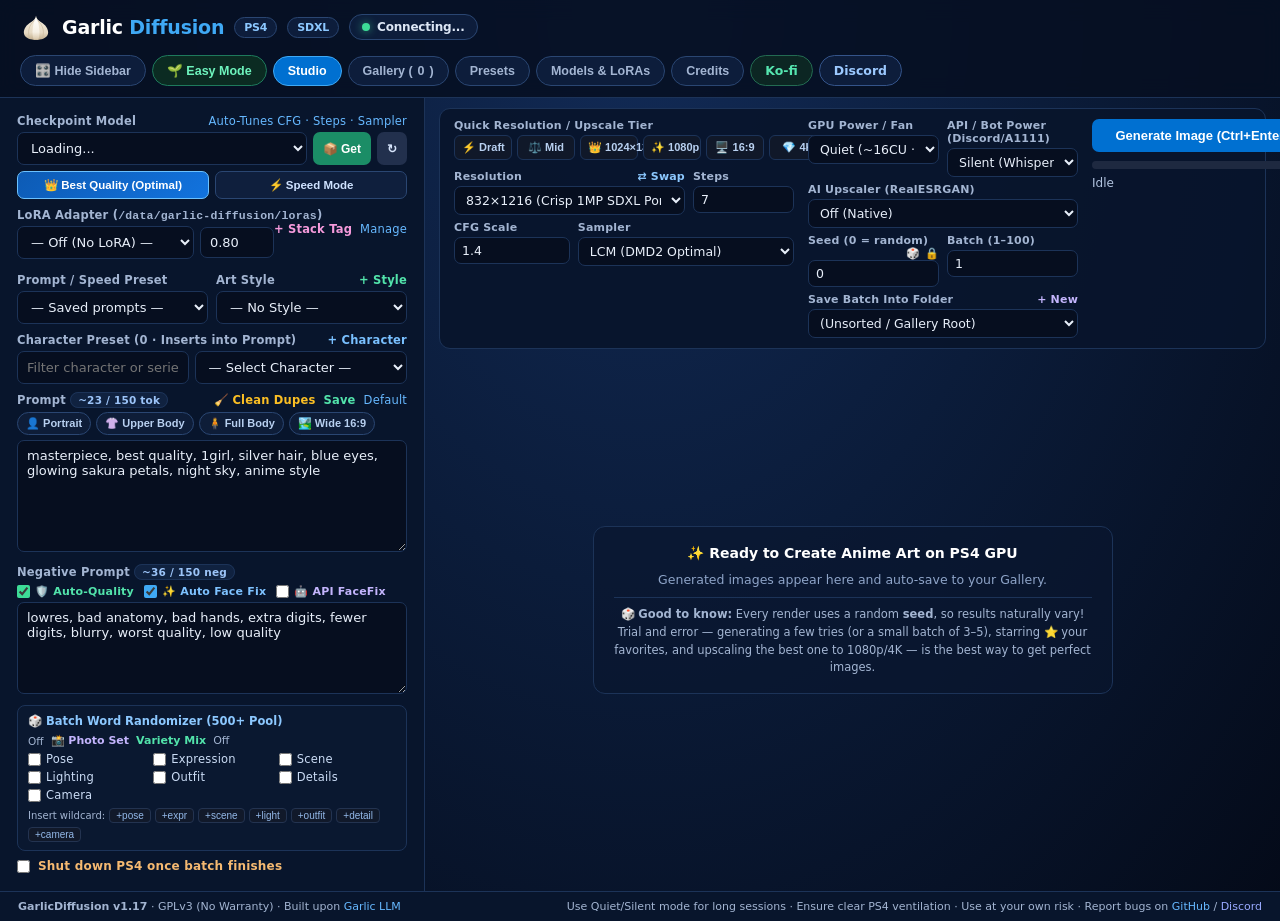
==== commit c72756a1: "1.17" ====
--- a/assets/index.html
+++ b/assets/index.html
@@ -3,7 +3,7 @@
 <head>
 <meta charset="utf-8">
 <meta name="viewport" content="width=device-width,initial-scale=1">
-<title>Garlic Diffusion v1.16 · PS4 Pro Studio</title>
+<title>Garlic Diffusion v1.17 · PS4 Pro Studio</title>
 <style>
 :root{--bg:#060e1f;--panel:#08152c;--card:#0e1d3a;--border:#1c3358;--border-hi:#2a4672;--accent:#0070d1;--accent-hi:#3fa9f5;--accent2:#3ddc97;--danger:#ff6b76;--warn:#fbbf24;--text:#e8effa;--muted:#a3b5d2}
 *{box-sizing:border-box}
@@ -784,7 +784,7 @@
 <!-- TAB 5: CREDITS, LINEAGE & LICENSES -->
 <div class="page" id="pg-credits">
   <div class="pbox" style="background:linear-gradient(135deg,#0e1d3a,#0c2238);border-color:var(--border-hi)">
-    <h2 style="font-size:18px;color:#fff;margin-bottom:5px">GarlicDiffusion v1.16 · Open-Source GNU GPLv3</h2>
+    <h2 style="font-size:18px;color:#fff;margin-bottom:5px">GarlicDiffusion v1.17 · Open-Source GNU GPLv3</h2>
     <div style="font-size:13px;color:var(--muted);line-height:1.5">
       Native PS4 &amp; PS4 Pro anime studio (SD 1.5, SDXL / Illustrious, 0-VRAM LoRAs &amp; Real-ESRGAN), built upon <b>Leonardo Alegría's <a href="https://garlicllm.dev" target="_blank" rel="noopener" style="color:var(--accent-hi)">Garlic LLM</a></b> bare-metal GCN compute foundation.
     </div>
@@ -842,7 +842,7 @@
     <div class="pbox">
       <h2>PS4 App Updates (GitHub OTA → <code>/data/pkg</code>)</h2>
       <div id="cred-ota-stat" style="font-size:12.5px;color:var(--muted);margin-bottom:10px">
-        Installed version: <b>v1.16</b>. Checks <code>DJTOMATO/GarlicDiffusion</code> on GitHub automatically and downloads updates straight to <code>/data/pkg/Garlic-Diffusion.pkg</code>.
+        Installed version: <b>v1.17</b>. Checks <code>DJTOMATO/GarlicDiffusion</code> on GitHub automatically and downloads updates straight to <code>/data/pkg/Garlic-Diffusion.pkg</code>.
       </div>
       <div style="display:flex;gap:8px;flex-wrap:wrap">
         <button class="btn sec sm" onclick="checkOtaNow()">🔄 Check GitHub for Updates</button>
@@ -981,7 +981,7 @@
   <div class="wbox">
     <div style="display:flex;align-items:center;justify-content:space-between;gap:12px;flex-wrap:wrap">
       <div>
-        <h2 style="margin:0;font-size:22px;color:#fff">Welcome to Garlic <span style="color:var(--accent-hi)">Diffusion</span> v1.16</h2>
+        <h2 style="margin:0;font-size:22px;color:#fff">Welcome to Garlic <span style="color:var(--accent-hi)">Diffusion</span> v1.17</h2>
         <div style="font-size:13px;color:var(--muted);margin-top:4px">Choose your workspace style — you can switch between Easy and Advanced anytime in 1 click!</div>
       </div>
       <span class="badge">PS4 / PS4 Pro Native GPU</span>
@@ -1092,7 +1092,7 @@
 </div>
 
 <div class="app-foot">
-  <span><b>GarlicDiffusion v1.16</b> · GPLv3 (No Warranty) · Built upon <a href="https://github.com/leonardo-alegria/garlic-llm" target="_blank" style="color:#66b8ff;text-decoration:none">Garlic LLM</a></span>
+  <span><b>GarlicDiffusion v1.17</b> · GPLv3 (No Warranty) · Built upon <a href="https://github.com/leonardo-alegria/garlic-llm" target="_blank" style="color:#66b8ff;text-decoration:none">Garlic LLM</a></span>
   <span>Use Quiet/Silent mode for long sessions · Ensure clear PS4 ventilation · Use at your own risk · Report bugs on <a href="https://github.com/DJTOMATO/GarlicDiffusion/issues" target="_blank" rel="noopener" style="color:#66b8ff;text-decoration:none">GitHub</a> / <a href="https://discord.gg/Gbyq3kpGjc" target="_blank" rel="noopener" style="color:#99aaff;text-decoration:none">Discord</a></span>
 </div>
 <div id="toast"></div>
@@ -1648,17 +1648,17 @@
   const cstat=document.getElementById('cred-ota-stat');
   if(cstat){
     if(u.pkg_ready)cstat.innerHTML=`✅ Update package downloaded to <code>/data/pkg/Garlic-Diffusion.pkg</code>! Click <b>Open Update &amp; Installer Panel</b> to close the app &amp; install.`;
-    else if(u.available)cstat.innerHTML=`🎉 <b>New release v${u.remote}</b> is available on GitHub (installed: v${u.current||'1.16'})!`;
-    else if(u.checked)cstat.innerHTML=`✅ Up to date: <b>v${u.current||'1.16'}</b> (latest on GitHub: v${u.remote||u.current||'1.16'}).`;
+    else if(u.available)cstat.innerHTML=`🎉 <b>New release v${u.remote}</b> is available on GitHub (installed: v${u.current||'1.17'})!`;
+    else if(u.checked)cstat.innerHTML=`✅ Up to date: <b>v${u.current||'1.17'}</b> (latest on GitHub: v${u.remote||u.current||'1.17'}).`;
   }
   const sum=document.getElementById('ota-summary');
   if(sum){
     if(u.pkg_ready){
       sum.innerHTML=`✅ <b>/data/pkg/Garlic-Diffusion.pkg</b> is downloaded and ready!<br>Click <b>🚪 Close PS4 App to Install PKG</b> below, then install <code>Garlic-Diffusion.pkg</code> from <b>GoldHEN → Package Installer</b>.`;
     }else if(u.available){
-      sum.innerHTML=`🎉 A newer version <b>v${u.remote}</b> (~${u.size_mb||7} MiB) is available on GitHub! (Currently running: <b>v${u.current||'1.16'}</b>)`;
+      sum.innerHTML=`🎉 A newer version <b>v${u.remote}</b> (~${u.size_mb||7} MiB) is available on GitHub! (Currently running: <b>v${u.current||'1.17'}</b>)`;
     }else{
-      sum.innerHTML=`Current version: <b>v${u.current||'1.16'}</b>${u.remote?` · GitHub latest: <b>v${u.remote}</b>`:''}. You can download or re-stage the latest GitHub release directly into <code>/data/pkg/Garlic-Diffusion.pkg</code> anytime.`;
+      sum.innerHTML=`Current version: <b>v${u.current||'1.17'}</b>${u.remote?` · GitHub latest: <b>v${u.remote}</b>`:''}. You can download or re-stage the latest GitHub release directly into <code>/data/pkg/Garlic-Diffusion.pkg</code> anytime.`;
     }
   }
   const chg=document.getElementById('ota-chg');
@@ -1693,7 +1693,7 @@
   const d=r?await r.json().catch(()=>({})):{};
   await poll();
   if(d.available)toast('⬆️ Update v'+d.remote+' is available!');
-  else if(d.checked)toast('✅ GarlicDiffusion v'+(d.current||'1.16')+' is up to date!');
+  else if(d.checked)toast('✅ GarlicDiffusion v'+(d.current||'1.17')+' is up to date!');
   else toast('Could not reach GitHub right now');
 }
 async function startOtaDownload(){
